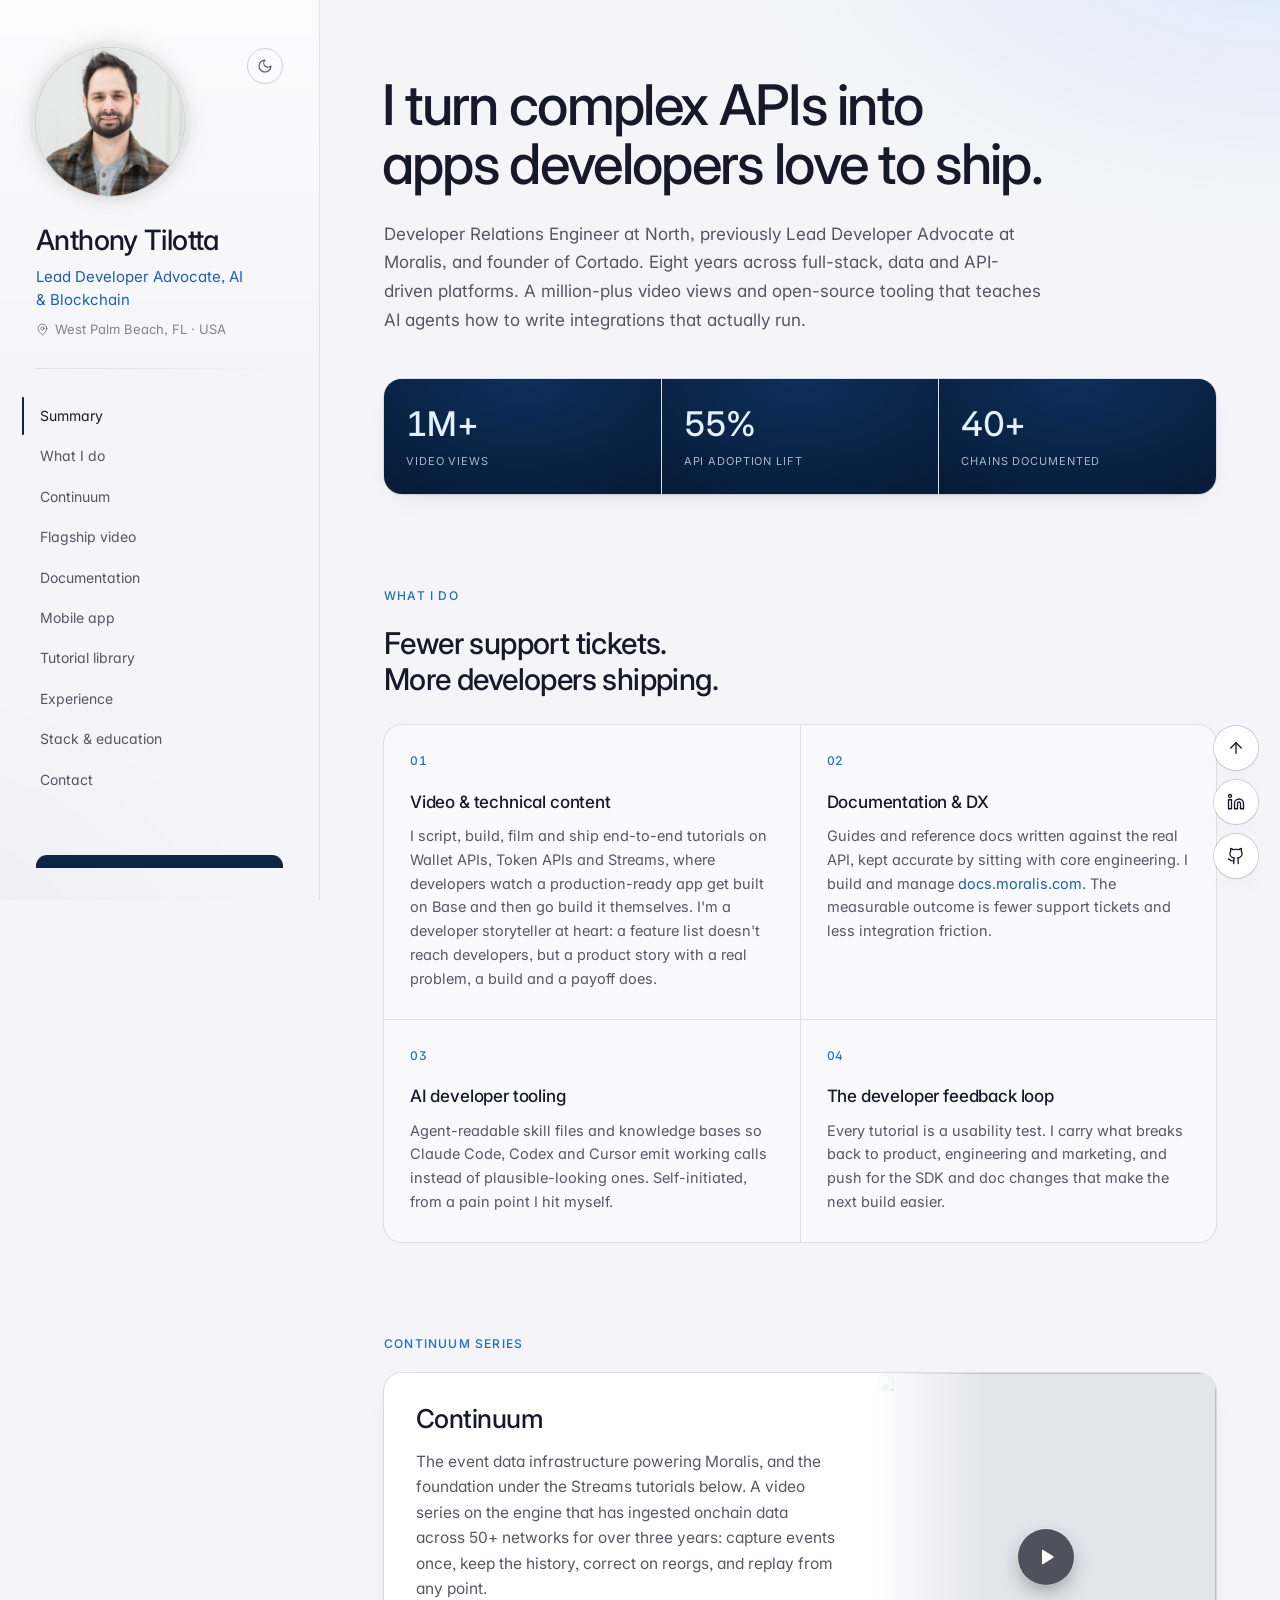
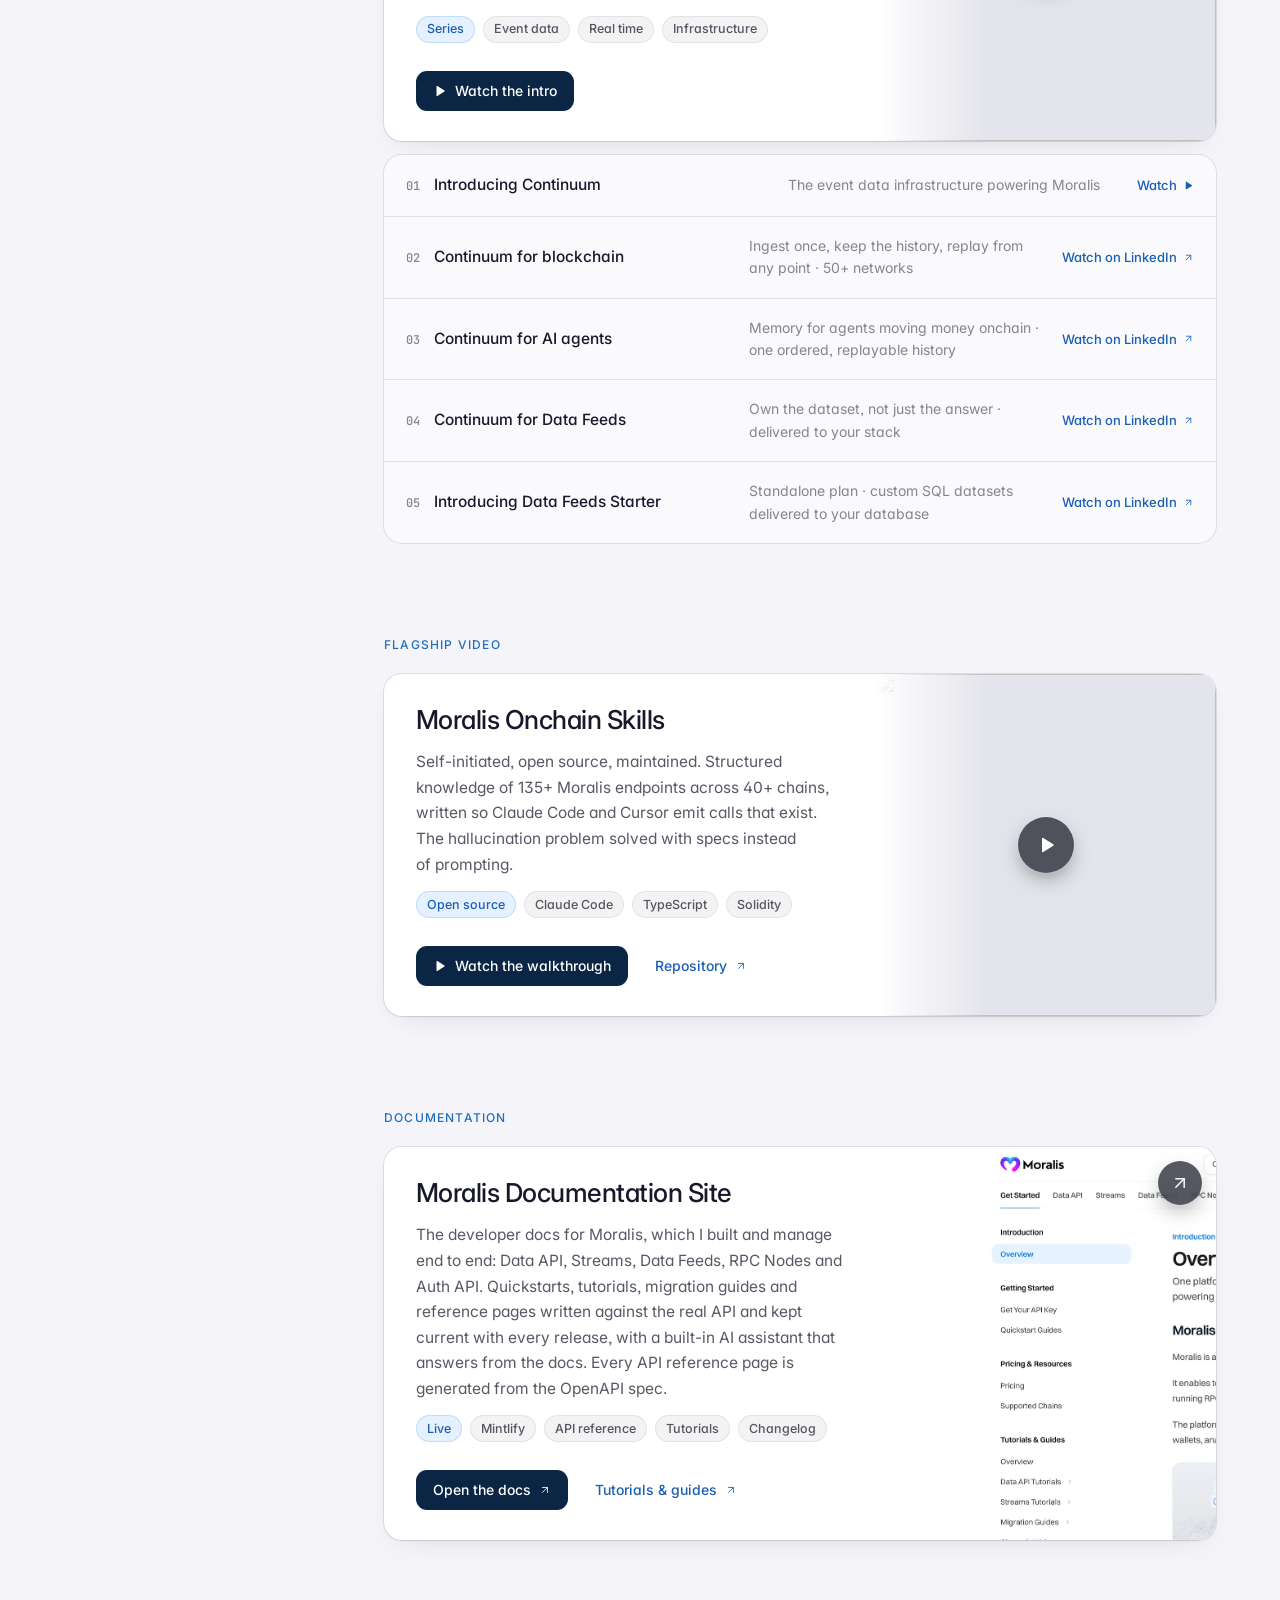
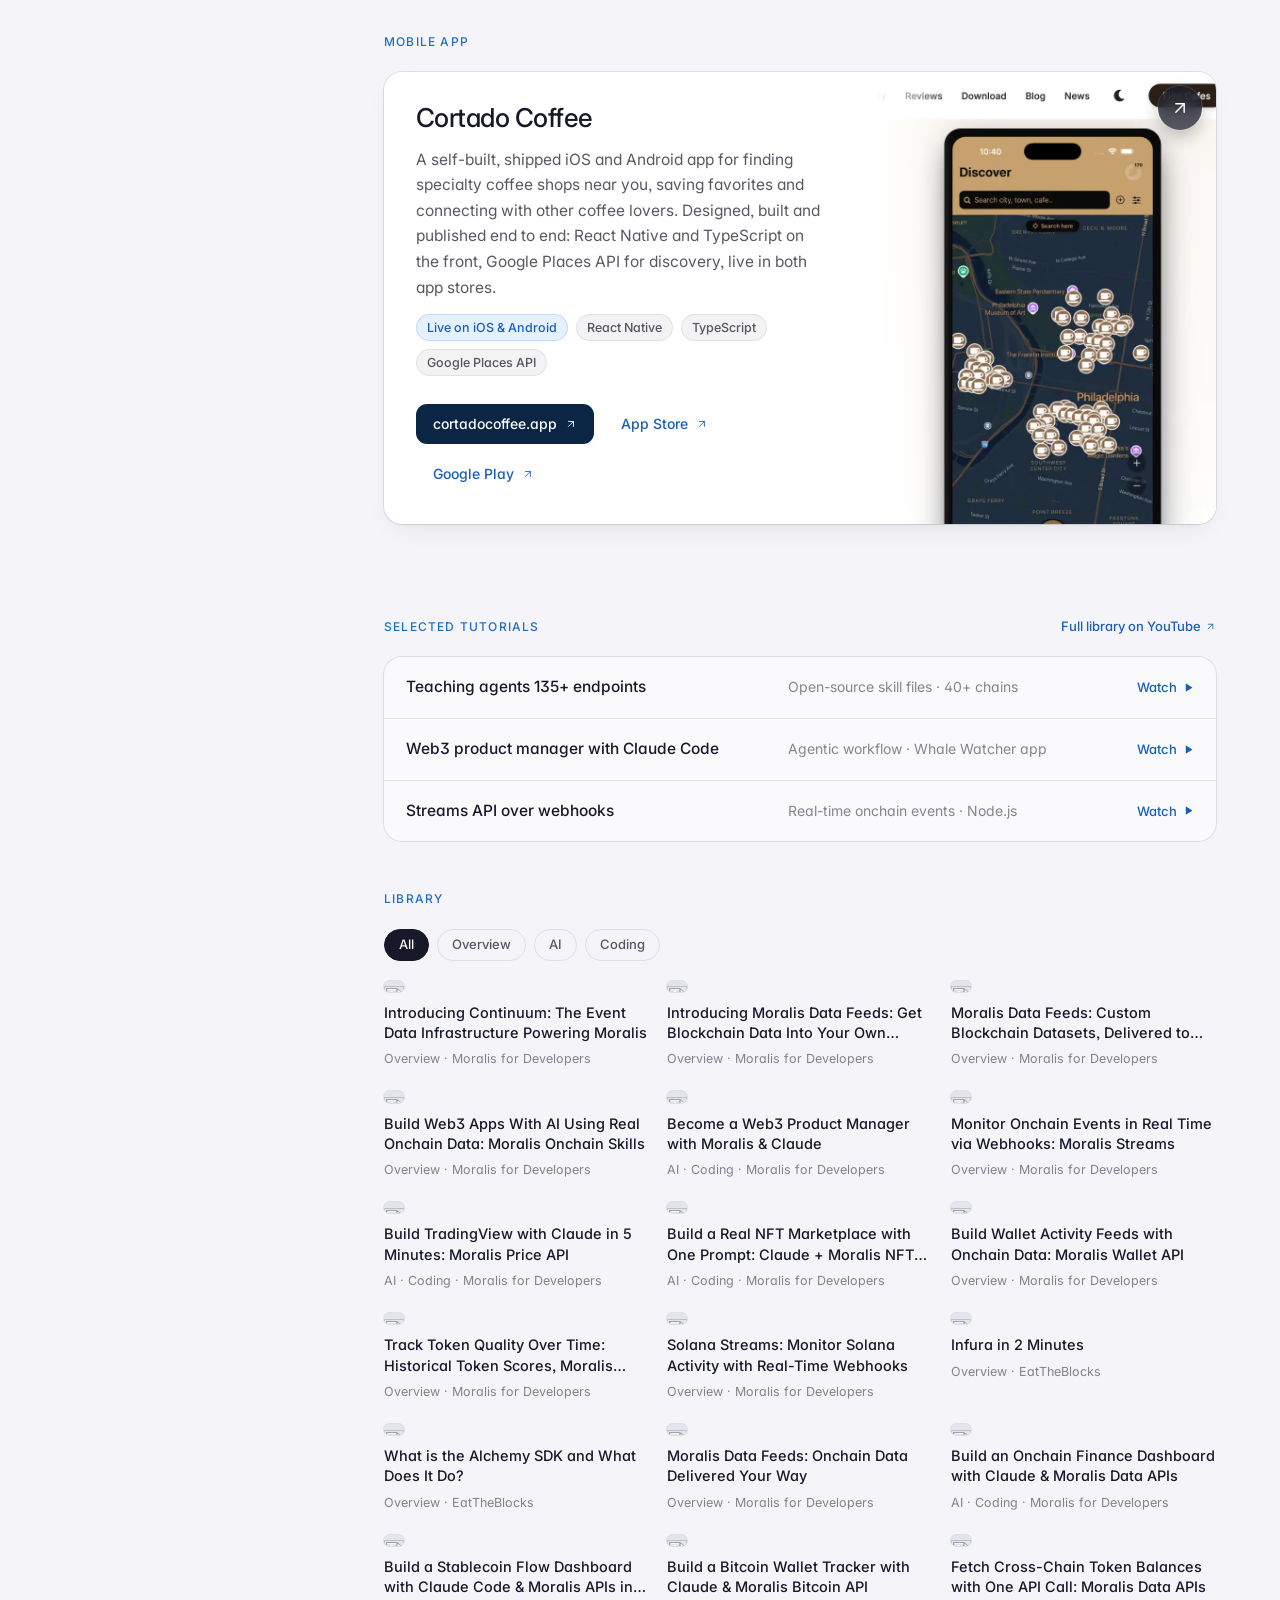
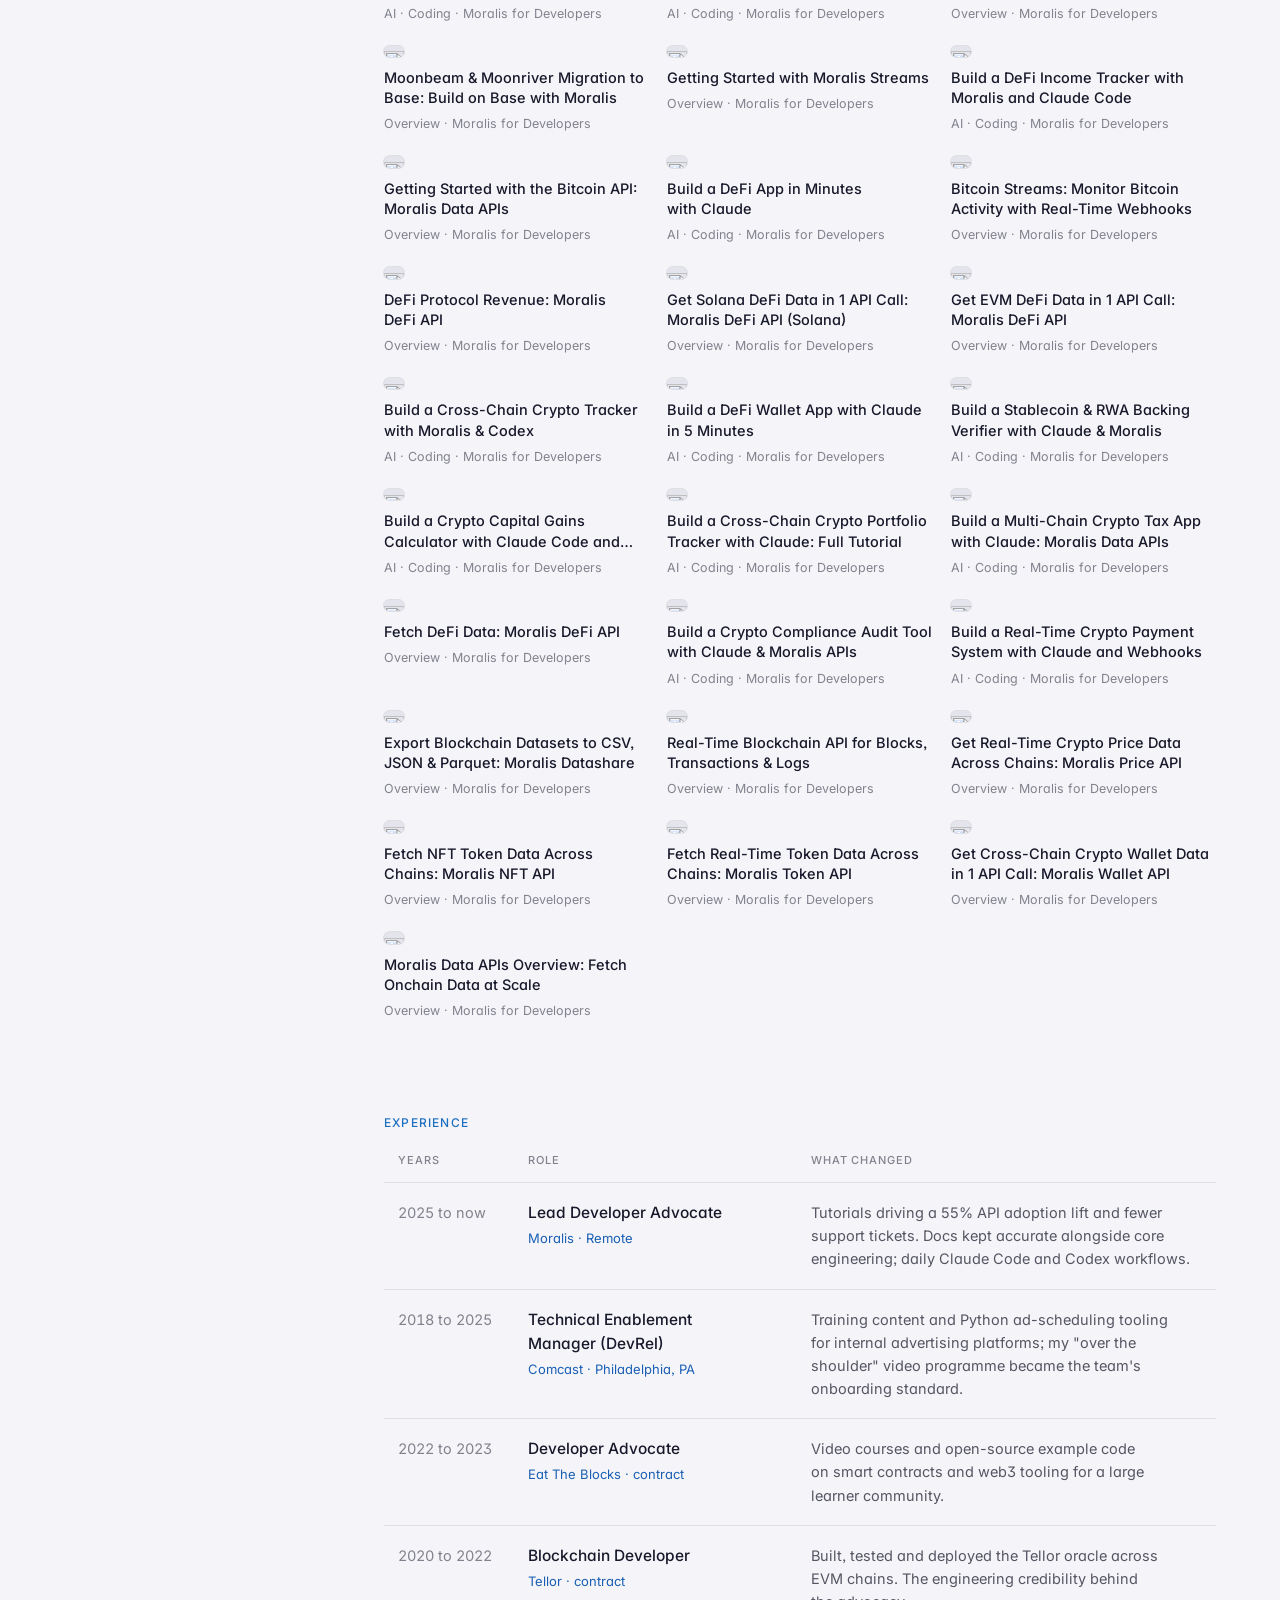
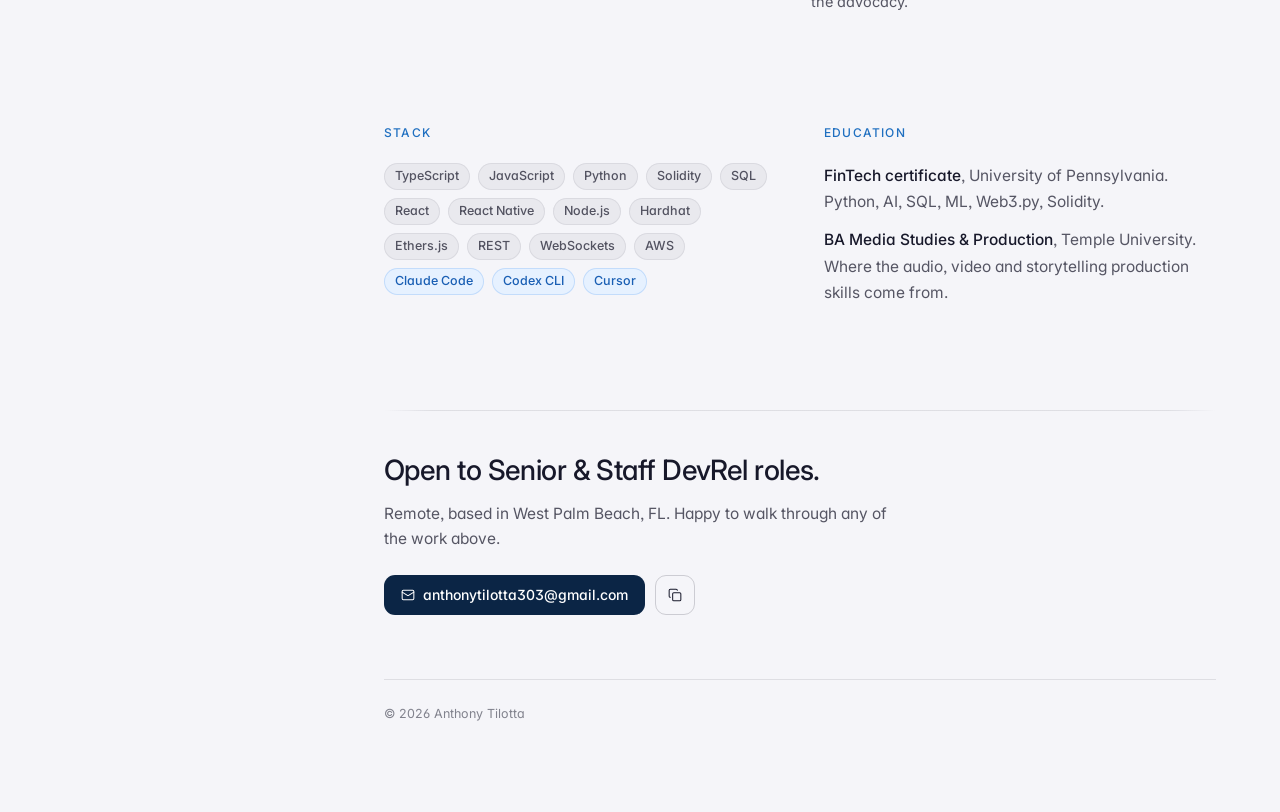
==== site/index.html @ ad231447 "Hero: Developer Relations Engineer at North, previously Moralis, founder of Cortado" ====
<!DOCTYPE html>
<html lang="en">
<head>
<meta charset="utf-8">
<meta name="viewport" content="width=device-width, initial-scale=1, viewport-fit=cover">
<title>Anthony Tilotta | Lead Developer Advocate</title>
<meta name="description" content="Developer Advocate with 8+ years across full-stack, data systems and API-driven platforms. 1M+ video views and open-source tooling that gives AI agents real API knowledge.">
<meta name="theme-color" content="#050b16">
<script>(function(){try{var t=localStorage.getItem("theme");if(t!=="light"&&t!=="dark")t=matchMedia("(prefers-color-scheme: light)").matches?"light":"dark";document.documentElement.setAttribute("data-theme",t);}catch(e){}})();</script>
<meta property="og:type" content="website">
<meta property="og:title" content="Anthony Tilotta | Lead Developer Advocate">
<meta property="og:description" content="Fewer support tickets. More developers shipping. Tutorials, docs and AI developer tooling for FinTech, data and blockchain APIs.">
<meta property="og:url" content="https://antharithm.github.io/devrel-portfolio/">
<meta property="og:image" content="https://antharithm.github.io/devrel-portfolio/assets/headshot.jpg">
<meta property="og:image:width" content="600">
<meta property="og:image:height" content="600">
<meta property="og:image:alt" content="Anthony Tilotta headshot">
<meta name="twitter:card" content="summary">
<meta name="twitter:title" content="Anthony Tilotta | Lead Developer Advocate">
<meta name="twitter:description" content="Fewer support tickets. More developers shipping. Tutorials, docs and AI developer tooling for FinTech, data and blockchain APIs.">
<meta name="twitter:image" content="https://antharithm.github.io/devrel-portfolio/assets/headshot.jpg">
<link rel="icon" href="data:image/svg+xml,%3Csvg xmlns='http://www.w3.org/2000/svg' viewBox='0 0 64 64'%3E%3Crect width='64' height='64' rx='16' fill='%23050b16'/%3E%3Ctext x='32' y='41' text-anchor='middle' font-family='ui-monospace,Menlo,monospace' font-size='28' font-weight='600' fill='%234da8ff' letter-spacing='-1'%3EAT%3C/text%3E%3C/svg%3E">
<link rel="preconnect" href="https://fonts.googleapis.com">
<link rel="preconnect" href="https://fonts.gstatic.com" crossorigin>
<link rel="preconnect" href="https://i.ytimg.com">
<link rel="stylesheet" href="https://fonts.googleapis.com/css2?family=Inter:wght@400;500;600&family=JetBrains+Mono:wght@400;500;600&display=swap">
<link rel="stylesheet" href="styles.css?v=36">
</head>
<body>

<svg width="0" height="0" style="position:absolute" aria-hidden="true">
  <defs>
    <symbol id="i-mail" viewBox="0 0 24 24"><rect x="2" y="4" width="20" height="16" rx="2"/><path d="m22 7-8.97 5.7a1.94 1.94 0 0 1-2.06 0L2 7"/></symbol>
    <symbol id="i-github" viewBox="0 0 24 24"><path d="M15 22v-4a4.8 4.8 0 0 0-1-3.5c3 0 6-2 6-5.5.08-1.25-.27-2.48-1-3.5.28-1.15.28-2.35 0-3.5 0 0-1 0-3 1.5-2.64-.5-5.36-.5-8 0C6 2 5 2 5 2c-.3 1.15-.3 2.35 0 3.5A5.403 5.403 0 0 0 4 9c0 3.5 3 5.5 6 5.5-.39.49-.68 1.05-.85 1.65-.17.6-.22 1.23-.15 1.85v4"/><path d="M9 18c-4.51 2-5-2-7-2"/></symbol>
    <symbol id="i-linkedin" viewBox="0 0 24 24"><path d="M16 8a6 6 0 0 1 6 6v7h-4v-7a2 2 0 0 0-2-2 2 2 0 0 0-2 2v7h-4v-7a6 6 0 0 1 6-6z"/><rect width="4" height="12" x="2" y="9"/><circle cx="4" cy="4" r="2"/></symbol>
    <symbol id="i-arrow" viewBox="0 0 24 24"><path d="M7 7h10v10"/><path d="M7 17 17 7"/></symbol>
    <symbol id="i-play" viewBox="0 0 24 24"><path d="M6 4.5v15a1 1 0 0 0 1.5.86l12-7.5a1 1 0 0 0 0-1.72l-12-7.5A1 1 0 0 0 6 4.5z" fill="currentColor" stroke="none"/></symbol>
    <symbol id="i-phone" viewBox="0 0 24 24"><path d="M22 16.92v3a2 2 0 0 1-2.18 2 19.79 19.79 0 0 1-8.63-3.07 19.5 19.5 0 0 1-6-6 19.79 19.79 0 0 1-3.07-8.67A2 2 0 0 1 4.11 2h3a2 2 0 0 1 2 1.72 12.84 12.84 0 0 0 .7 2.81 2 2 0 0 1-.45 2.11L8.09 9.91a16 16 0 0 0 6 6l1.27-1.27a2 2 0 0 1 2.11-.45 12.84 12.84 0 0 0 2.81.7A2 2 0 0 1 22 16.92z"/></symbol>
    <symbol id="i-copy" viewBox="0 0 24 24"><rect width="14" height="14" x="8" y="8" rx="2"/><path d="M4 16c-1.1 0-2-.9-2-2V4c0-1.1.9-2 2-2h10c1.1 0 2 .9 2 2"/></symbol>
    <symbol id="i-x" viewBox="0 0 24 24"><path d="M18 6 6 18"/><path d="m6 6 12 12"/></symbol>
    <symbol id="i-pin" viewBox="0 0 24 24"><path d="M20 10c0 6-8 12-8 12s-8-6-8-12a8 8 0 0 1 16 0Z"/><circle cx="12" cy="10" r="3"/></symbol>
    <symbol id="i-sun" viewBox="0 0 24 24"><circle cx="12" cy="12" r="4"/><path d="M12 2v2"/><path d="M12 20v2"/><path d="m4.93 4.93 1.41 1.41"/><path d="m17.66 17.66 1.41 1.41"/><path d="M2 12h2"/><path d="M20 12h2"/><path d="m6.34 17.66-1.41 1.41"/><path d="m19.07 4.93-1.41 1.41"/></symbol>
    <symbol id="i-moon" viewBox="0 0 24 24"><path d="M12 3a6 6 0 0 0 9 9 9 9 0 1 1-9-9Z"/></symbol>
    <symbol id="i-up" viewBox="0 0 24 24"><path d="M12 19V5"/><path d="m5 12 7-7 7 7"/></symbol>
    <symbol id="i-youtube" viewBox="0 0 24 24"><path d="M2.5 17a24.12 24.12 0 0 1 0-10 2 2 0 0 1 1.4-1.4 49.56 49.56 0 0 1 16.2 0A2 2 0 0 1 21.5 7a24.12 24.12 0 0 1 0 10 2 2 0 0 1-1.4 1.4 49.55 49.55 0 0 1-16.2 0A2 2 0 0 1 2.5 17"/><path d="m10 15 5-3-5-3z"/></symbol>
  </defs>
</svg>

<a class="skip" href="#summary">Skip to content</a>

<div class="shell">

  <header class="rail">
    <div class="rail-top">
      <img class="avatar" src="assets/headshot.webp?v=2" width="148" height="148" alt="Anthony Tilotta">
      <button class="theme-toggle" type="button" aria-label="Switch theme"><svg class="icon ico-sun" aria-hidden="true"><use href="#i-sun"/></svg><svg class="icon ico-moon" aria-hidden="true"><use href="#i-moon"/></svg></button>
    </div>
    <div class="rail-id">
      <h1>Anthony Tilotta</h1>
      <p class="role">Lead Developer Advocate, AI &amp; Blockchain</p>
      <p class="loc"><svg class="icon" aria-hidden="true"><use href="#i-pin"/></svg>West Palm Beach, FL · USA</p>
    </div>
    <div class="rule"></div>
    <div class="rail-scroll">
    <nav class="rail-nav" aria-label="Sections">
      <a href="#summary" data-spy>Summary</a>
      <a href="#what" data-spy>What I do</a>
      <a href="#continuum" data-spy>Continuum</a>
      <a href="#flagship" data-spy>Flagship video</a>
      <a href="#docs" data-spy>Documentation</a>
      <a href="#cortado" data-spy>Mobile app</a>
      <a href="#tutorials" data-spy>Tutorial library</a>
      <a href="#experience" data-spy>Experience</a>
      <a href="#stack" data-spy>Stack &amp; education</a>
      <a href="#contact" data-spy>Contact</a>
    </nav>
    <div class="rule"></div>
    <div class="rail-actions">
      <a class="btn btn-primary btn-block" href="mailto:anthonytilotta303@gmail.com"><svg class="icon" aria-hidden="true"><use href="#i-mail"/></svg>Email me</a>
      <a class="btn btn-secondary btn-block" href="https://github.com/Antharithm" target="_blank" rel="noopener"><svg class="icon" aria-hidden="true"><use href="#i-github"/></svg>github.com/Antharithm</a>
      <a class="btn btn-secondary btn-block" href="https://www.linkedin.com/in/anthony-tilotta-74739ab3/" target="_blank" rel="noopener"><svg class="icon" aria-hidden="true"><use href="#i-linkedin"/></svg>LinkedIn</a>
    </div>
    </div>
  </header>

  <nav class="topbar" aria-label="Sections">
    <div class="topbar-track">
    <a href="#summary" data-spy>Summary</a>
    <a href="#what" data-spy>What I do</a>
    <a href="#continuum" data-spy>Continuum</a>
    <a href="#flagship" data-spy>Flagship</a>
    <a href="#docs" data-spy>Docs</a>
    <a href="#cortado" data-spy>App</a>
    <a href="#tutorials" data-spy>Tutorials</a>
    <a href="#experience" data-spy>Experience</a>
    <a href="#stack" data-spy>Stack</a>
    <a href="#contact" data-spy>Contact</a>
    </div>
    <button class="theme-toggle" type="button" aria-label="Switch theme"><svg class="icon ico-sun" aria-hidden="true"><use href="#i-sun"/></svg><svg class="icon ico-moon" aria-hidden="true"><use href="#i-moon"/></svg></button>
  </nav>

  <main id="main">

    <section id="summary" class="hero">
      <h2 data-reveal>I turn complex APIs into apps developers love to ship<span class="hero-dot">.</span></h2>
      <p class="lede" data-reveal style="--d:80ms">Developer Relations Engineer at North, previously Lead Developer Advocate at Moralis, and founder of Cortado. Eight years across full-stack, data and API-driven platforms. A million-plus video views and open-source tooling that teaches AI agents how to write integrations that actually run.</p>
      <div class="stats" role="list">
        <div class="stat" role="listitem" data-reveal><b data-to="1000000" data-suffix="+">1M+</b><span>Video views</span></div>
        <div class="stat" role="listitem" data-reveal><b data-to="55" data-suffix="%">55%</b><span>API adoption lift</span></div>
        <div class="stat" role="listitem" data-reveal><b data-to="40" data-suffix="+">40+</b><span>Chains documented</span></div>
      </div>
    </section>

    <section id="what" data-reveal>
      <span class="kicker">What I do</span>
      <h3 class="what-title">Fewer support tickets. More developers shipping.</h3>
      <ol class="what-grid">
        <li class="what-item">
          <span class="what-num">01</span>
          <h4>Video &amp; technical content</h4>
          <p>I script, build, film and ship end-to-end tutorials on Wallet APIs, Token APIs and Streams, where developers watch a production-ready app get built on Base and then go build it themselves. I'm a developer storyteller at heart: a feature list doesn't reach developers, but a product story with a real problem, a build and a payoff does.</p>
        </li>
        <li class="what-item">
          <span class="what-num">02</span>
          <h4>Documentation &amp; DX</h4>
          <p>Guides and reference docs written against the real API, kept accurate by sitting with core engineering. I build and manage <a href="https://docs.moralis.com/" target="_blank" rel="noopener">docs.moralis.com</a>. The measurable outcome is fewer support tickets and less integration friction.</p>
        </li>
        <li class="what-item">
          <span class="what-num">03</span>
          <h4>AI developer tooling</h4>
          <p>Agent-readable skill files and knowledge bases so Claude Code, Codex and Cursor emit working calls instead of plausible-looking ones. Self-initiated, from a pain point I hit myself.</p>
        </li>
        <li class="what-item">
          <span class="what-num">04</span>
          <h4>The developer feedback loop</h4>
          <p>Every tutorial is a usability test. I carry what breaks back to product, engineering and marketing, and push for the SDK and doc changes that make the next build easier.</p>
        </li>
      </ol>
    </section>

    <section id="continuum" data-reveal>
      <span class="kicker">Continuum series</span>
      <article class="card flag">
        <div class="flag-body">
          <h3>Continuum</h3>
          <p>The event data infrastructure powering Moralis, and the foundation under the Streams tutorials below. A video series on the engine that has ingested onchain data across 50+ networks for over three years: capture events once, keep the history, correct on reorgs, and replay from any point.</p>
          <div class="tags">
            <span class="tag tag-accent">Series</span><span class="tag">Event data</span><span class="tag">Real time</span><span class="tag">Infrastructure</span>
          </div>
          <div class="flag-actions">
            <button class="btn btn-primary" type="button" data-video="g3p_BZvZDN8"><svg class="icon" aria-hidden="true"><use href="#i-play"/></svg>Watch the intro</button>
          </div>
        </div>
        <button class="poster" type="button" data-video="g3p_BZvZDN8" aria-label="Play: Introducing Continuum">
          <img src="https://i.ytimg.com/vi/g3p_BZvZDN8/maxresdefault.jpg" onerror="this.onerror=null;this.src='https://i.ytimg.com/vi/g3p_BZvZDN8/hqdefault.jpg'" alt="" loading="lazy" decoding="async">
          <span class="play"><svg class="icon" aria-hidden="true"><use href="#i-play"/></svg></span>
        </button>
      </article>
      <div id="series" class="feat series" hidden></div>
    </section>

    <section id="flagship" data-reveal>
      <span class="kicker">Flagship video</span>
      <article class="card flag">
        <div class="flag-body">
          <h3>Moralis Onchain Skills</h3>
          <p>Self-initiated, open source, maintained. Structured knowledge of 135+ Moralis endpoints across 40+ chains, written so Claude Code and Cursor emit calls that exist. The hallucination problem solved with specs instead of prompting.</p>
          <div class="tags">
            <span class="tag tag-accent">Open source</span><span class="tag">Claude Code</span><span class="tag">TypeScript</span><span class="tag">Solidity</span>
          </div>
          <div class="flag-actions">
            <button class="btn btn-primary" type="button" data-video="hq-SlxYji4w"><svg class="icon" aria-hidden="true"><use href="#i-play"/></svg>Watch the walkthrough</button>
            <a class="btn btn-ghost" href="https://github.com/Antharithm" target="_blank" rel="noopener">Repository<svg class="icon icon-sm" aria-hidden="true"><use href="#i-arrow"/></svg></a>
          </div>
        </div>
        <button class="poster" type="button" data-video="hq-SlxYji4w" aria-label="Play: Moralis Onchain Skills walkthrough">
          <img src="https://i.ytimg.com/vi/hq-SlxYji4w/maxresdefault.jpg" onerror="this.onerror=null;this.src='https://i.ytimg.com/vi/hq-SlxYji4w/hqdefault.jpg'" alt="" loading="lazy" decoding="async">
          <span class="play"><svg class="icon" aria-hidden="true"><use href="#i-play"/></svg></span>
        </button>
      </article>
    </section>

    <section id="docs" data-reveal>
      <span class="kicker">Documentation</span>
      <article class="card flag">
        <div class="flag-body">
          <h3>Moralis Documentation Site</h3>
          <p>The developer docs for Moralis, which I built and manage end to end: Data API, Streams, Data Feeds, RPC Nodes and Auth API. Quickstarts, tutorials, migration guides and reference pages written against the real API and kept current with every release, with a built-in AI assistant that answers from the docs. Every API reference page is generated from the OpenAPI spec.</p>
          <div class="tags">
            <span class="tag tag-accent">Live</span><span class="tag">Mintlify</span><span class="tag">API reference</span><span class="tag">Tutorials</span><span class="tag">Changelog</span>
          </div>
          <div class="flag-actions">
            <a class="btn btn-primary" href="https://docs.moralis.com/" target="_blank" rel="noopener">Open the docs<svg class="icon icon-sm" aria-hidden="true"><use href="#i-arrow"/></svg></a>
            <a class="btn btn-ghost" href="https://docs.moralis.com/get-started/tutorials/overview" target="_blank" rel="noopener">Tutorials &amp; guides<svg class="icon icon-sm" aria-hidden="true"><use href="#i-arrow"/></svg></a>
          </div>
        </div>
        <a class="poster poster-link" href="https://docs.moralis.com/" target="_blank" rel="noopener" aria-label="Open docs.moralis.com">
          <img class="img-dark" src="assets/moralis-docs-dark.webp" width="1840" height="960" alt="" loading="lazy" decoding="async">
          <img class="img-light" src="assets/moralis-docs-light.webp" width="1840" height="960" alt="" loading="lazy" decoding="async">
          <span class="play play-link"><svg class="icon" aria-hidden="true"><use href="#i-arrow"/></svg></span>
        </a>
      </article>
    </section>

    <section id="cortado" data-reveal>
      <span class="kicker">Mobile app</span>
      <article class="card flag">
        <div class="flag-body">
          <h3>Cortado Coffee</h3>
          <p>A self-built, shipped iOS and Android app for finding specialty coffee shops near you, saving favorites and connecting with other coffee lovers. Designed, built and published end to end: React Native and TypeScript on the front, Google Places API for discovery, live in both app stores.</p>
          <div class="tags">
            <span class="tag tag-accent">Live on iOS &amp; Android</span><span class="tag">React Native</span><span class="tag">TypeScript</span><span class="tag">Google Places API</span>
          </div>
          <div class="flag-actions">
            <a class="btn btn-primary" href="https://cortadocoffee.app/" target="_blank" rel="noopener">cortadocoffee.app<svg class="icon icon-sm" aria-hidden="true"><use href="#i-arrow"/></svg></a>
            <a class="btn btn-ghost" href="https://apps.apple.com/us/app/cortado-coffee/id6748534743" target="_blank" rel="noopener">App Store<svg class="icon icon-sm" aria-hidden="true"><use href="#i-arrow"/></svg></a>
            <a class="btn btn-ghost" href="https://play.google.com/store/apps/details?id=com.cortado.app" target="_blank" rel="noopener">Google Play<svg class="icon icon-sm" aria-hidden="true"><use href="#i-arrow"/></svg></a>
          </div>
        </div>
        <a class="poster poster-link poster-app" href="https://cortadocoffee.app/" target="_blank" rel="noopener" aria-label="Open cortadocoffee.app">
          <img class="img-dark" src="assets/cortado-dark.webp" width="1840" height="960" alt="" loading="lazy" decoding="async">
          <img class="img-light" src="assets/cortado-light.webp" width="1840" height="960" alt="" loading="lazy" decoding="async">
          <span class="play play-link"><svg class="icon" aria-hidden="true"><use href="#i-arrow"/></svg></span>
        </a>
      </article>
    </section>

    <section id="tutorials" data-reveal>
      <div class="sec-head">
        <span class="kicker">Selected tutorials</span>
        <a class="link-sm" href="https://www.youtube.com/@MoralisWeb3" target="_blank" rel="noopener">Full library on YouTube<svg class="icon icon-sm" aria-hidden="true"><use href="#i-arrow"/></svg></a>
      </div>
      <div id="featured" class="feat"></div>

      <div class="lib-head">
        <span class="kicker">Library</span>
      </div>
      <div id="filters" class="filters" role="group" aria-label="Filter by topic"></div>
      <div id="vgrid" class="vgrid"></div>
      <noscript><p class="lede">Enable JavaScript to browse the tutorial library, or <a href="https://www.youtube.com/@MoralisWeb3">watch on YouTube</a>.</p></noscript>
    </section>

    <section id="experience" data-reveal>
      <span class="kicker">Experience</span>
      <div class="table-wrap">
        <table class="table">
          <thead><tr><th class="col-years">Years</th><th class="col-role">Role</th><th>What changed</th></tr></thead>
          <tbody>
            <tr>
              <td class="years">2025 to now</td>
              <td><span class="role-t">Lead Developer Advocate</span><span class="role-c">Moralis · Remote</span></td>
              <td class="what">Tutorials driving a 55% API adoption lift and fewer support tickets. Docs kept accurate alongside core engineering; daily Claude Code and Codex workflows.</td>
            </tr>
            <tr>
              <td class="years">2018 to 2025</td>
              <td><span class="role-t">Technical Enablement Manager (DevRel)</span><span class="role-c">Comcast · Philadelphia, PA</span></td>
              <td class="what">Training content and Python ad-scheduling tooling for internal advertising platforms; my "over the shoulder" video programme became the team's onboarding standard.</td>
            </tr>
            <tr>
              <td class="years">2022 to 2023</td>
              <td><span class="role-t">Developer Advocate</span><span class="role-c">Eat The Blocks · contract</span></td>
              <td class="what">Video courses and open-source example code on smart contracts and web3 tooling for a large learner community.</td>
            </tr>
            <tr>
              <td class="years">2020 to 2022</td>
              <td><span class="role-t">Blockchain Developer</span><span class="role-c">Tellor · contract</span></td>
              <td class="what">Built, tested and deployed the Tellor oracle across EVM chains. The engineering credibility behind the advocacy.</td>
            </tr>
          </tbody>
        </table>
      </div>
    </section>

    <section id="stack" data-reveal>
      <div class="two">
        <div>
          <span class="kicker">Stack</span>
          <div class="tags">
            <span class="tag">TypeScript</span><span class="tag">JavaScript</span><span class="tag">Python</span><span class="tag">Solidity</span><span class="tag">SQL</span><span class="tag">React</span><span class="tag">React Native</span><span class="tag">Node.js</span><span class="tag">Hardhat</span><span class="tag">Ethers.js</span><span class="tag">REST</span><span class="tag">WebSockets</span><span class="tag">AWS</span><span class="tag tag-accent">Claude Code</span><span class="tag tag-accent">Codex CLI</span><span class="tag tag-accent">Cursor</span>
          </div>
        </div>
        <div class="edu">
          <span class="kicker">Education</span>
          <p><b>FinTech certificate</b>, University of Pennsylvania. Python, AI, SQL, ML, Web3.py, Solidity.</p>
          <p><b>BA Media Studies &amp; Production</b>, Temple University. Where the audio, video and storytelling production skills come from.</p>
        </div>
      </div>
    </section>

    <section id="contact" class="contact" data-reveal>
      <h3>Open to Senior &amp; Staff DevRel roles.</h3>
      <p>Remote, based in West Palm Beach, FL. Happy to walk through any of the work above.</p>
      <div class="actions">
        <a class="btn btn-primary" href="mailto:anthonytilotta303@gmail.com"><svg class="icon" aria-hidden="true"><use href="#i-mail"/></svg>anthonytilotta303@gmail.com</a>
        <button class="btn btn-icon" type="button" data-copy="anthonytilotta303@gmail.com" aria-label="Copy email address" title="Copy email"><svg class="icon" aria-hidden="true"><use href="#i-copy"/></svg></button>
      </div>
      <footer class="foot">
        <span>© <span id="year">2026</span> Anthony Tilotta</span>
      </footer>
    </section>

  </main>
</div>

<div class="fabs">
  <button id="to-top" class="fab is-hidden" type="button" aria-label="Back to top" title="Back to top"><svg class="icon" aria-hidden="true"><use href="#i-up"/></svg></button>
  <a class="fab" href="https://www.linkedin.com/in/anthony-tilotta-74739ab3/" target="_blank" rel="noopener" aria-label="LinkedIn profile" title="LinkedIn"><svg class="icon" aria-hidden="true"><use href="#i-linkedin"/></svg></a>
  <a class="fab" href="https://github.com/Antharithm" target="_blank" rel="noopener" aria-label="GitHub profile" title="GitHub"><svg class="icon" aria-hidden="true"><use href="#i-github"/></svg></a>
</div>

<dialog id="player" class="player" aria-labelledby="player-title">
  <div class="player-box">
    <div id="player-frame" class="player-frame"></div>
    <div class="player-bar">
      <span id="player-title" class="player-title"></span>
      <div class="player-tools">
        <a id="player-link" class="link-sm" href="#" target="_blank" rel="noopener">Open on YouTube<svg class="icon icon-sm" aria-hidden="true"><use href="#i-arrow"/></svg></a>
        <button id="player-close" class="btn btn-icon" type="button" aria-label="Close"><svg class="icon" aria-hidden="true"><use href="#i-x"/></svg></button>
      </div>
    </div>
  </div>
</dialog>

<div id="toast" class="toast" role="status" aria-live="polite"></div>

<script src="videos.js?v=26"></script>
<script src="script.js?v=24"></script>
</body>
</html>
---- site/styles.css ----
/* Anthony Tilotta: portfolio
   Palette: blue network. Dark = terminal mode (mono, accent #4da8ff); light = Inter, navy #0b2545 fills. Type: JetBrains Mono (dark), Inter (light).
   Motion: one easing family, short durations, honours reduced-motion. */

:root {
  color-scheme: dark;

  --bg: #050b16;
  --surface: #0b1626;
  --surface-2: #08111e;
  --text: #dbe9fb;
  --text-2: rgba(219, 233, 251, 0.72);
  --text-3: rgba(219, 233, 251, 0.5);
  --divider: rgba(77, 168, 255, 0.14);
  --divider-2: rgba(77, 168, 255, 0.26);

  --accent: #4da8ff;
  --accent-rgb: 77, 168, 255;
  --accent-200: #e3f1ff;
  --accent-300: #b3d9ff;
  --accent-400: #80c0ff;
  --accent-700: #1f6fc0;
  --accent-800: #154c85;
  --accent-900: #0a2140;
  --section: #071c38;
  --section-glow: #0e3566;
  --stat-glow: rgba(14, 53, 102, 0.75);

  /* semantic tokens (light theme overrides these) */
  --tint-3: rgba(233, 233, 237, 0.03);
  --tint-4: rgba(233, 233, 237, 0.04);
  --tint-6: rgba(233, 233, 237, 0.06);
  --tint-8: rgba(233, 233, 237, 0.08);
  --tint-10: rgba(233, 233, 237, 0.1);
  --divider-3: rgba(77, 168, 255, 0.38);
  --link: var(--accent-300);
  --link-hover: var(--accent-200);
  --accent-text: var(--accent);
  --accent-fill: var(--accent);
  --accent-fill-hover: var(--accent-400);
  --on-accent: #031022;
  --tag-accent-bg: var(--accent-900);
  --tag-accent-ring: var(--accent-800);
  --tag-accent-fg: var(--accent-300);
  --media-bg: #02060d;
  --glass: rgba(5, 11, 22, 0.78);
  --glass-2: rgba(11, 22, 38, 0.92);
  --rail-grad: rgba(11, 22, 38, 0.4);
  --ambient-1: rgba(10, 35, 72, 0.9);
  --ambient-2: rgba(0, 0, 0, 0.4);
  --stat-text: var(--text);
  --stat-text-2: var(--text-2);

  --font: "JetBrains Mono", ui-monospace, "SF Mono", Menlo, monospace;
  --mono: "JetBrains Mono", ui-monospace, "SF Mono", Menlo, monospace;

  --r-sm: 8px;
  --r-md: 12px;
  --r-lg: 18px;
  --r-xl: 24px;

  --shadow-1: 0 1px 2px rgba(0, 0, 0, 0.4), 0 10px 28px -14px rgba(0, 0, 0, 0.65);
  --shadow-2: 0 2px 4px rgba(0, 0, 0, 0.4), 0 28px 56px -18px rgba(0, 0, 0, 0.75);

  --ease-out: cubic-bezier(0.22, 1, 0.36, 1);
  --ease-spring: cubic-bezier(0.34, 1.4, 0.64, 1);
  --dur: 320ms;

  --rail-w: 320px;
}

:root[data-theme="light"] {
  color-scheme: light;
  --font: "Inter", -apple-system, BlinkMacSystemFont, "SF Pro Text", system-ui, sans-serif;
  --bg: #f5f5f9;
  --surface: #ffffff;
  --surface-2: #fafafd;
  --text: #17182a;
  --text-2: rgba(23, 24, 42, 0.72);
  --text-3: rgba(23, 24, 42, 0.52);
  --divider: rgba(23, 24, 42, 0.1);
  --divider-2: rgba(23, 24, 42, 0.18);
  --divider-3: rgba(23, 24, 42, 0.3);
  --tint-3: rgba(23, 24, 42, 0.025);
  --tint-4: rgba(23, 24, 42, 0.04);
  --tint-6: rgba(23, 24, 42, 0.05);
  --tint-8: rgba(23, 24, 42, 0.07);
  --tint-10: rgba(23, 24, 42, 0.09);
  --link: #1a5fb4;
  --link-hover: #134a8e;
  --accent-text: #1f6fc0;
  --accent-fill: #0b2545;
  --accent-fill-hover: #133a6b;
  --on-accent: #ffffff;
  --tag-accent-bg: #e6f1ff;
  --tag-accent-ring: #c3dcfb;
  --tag-accent-fg: #1a5fb4;
  --media-bg: #e4e4ec;
  --glass: rgba(245, 245, 249, 0.78);
  --glass-2: rgba(255, 255, 255, 0.92);
  --rail-grad: rgba(255, 255, 255, 0.7);
  --ambient-1: rgba(77, 168, 255, 0.16);
  --ambient-2: rgba(23, 24, 42, 0.04);
  --stat-text: #e3f1ff;
  --stat-text-2: rgba(227, 241, 255, 0.72);
  --shadow-1: 0 1px 2px rgba(23, 24, 42, 0.05), 0 10px 28px -14px rgba(23, 24, 42, 0.16);
  --shadow-2: 0 2px 4px rgba(23, 24, 42, 0.06), 0 28px 56px -18px rgba(23, 24, 42, 0.22);
}

/* Crossfade when the theme flips (class added briefly by JS) */
.theme-x, .theme-x *, .theme-x *::before, .theme-x *::after {
  transition:
    background-color 360ms var(--ease-out),
    color 360ms var(--ease-out),
    border-color 360ms var(--ease-out),
    box-shadow 360ms var(--ease-out),
    fill 360ms var(--ease-out),
    stroke 360ms var(--ease-out) !important;
}

/* ---------- Base ---------- */

*, *::before, *::after { box-sizing: border-box; }

html {
  scroll-behavior: smooth;
  -webkit-text-size-adjust: 100%;
}

body {
  margin: 0;
  background: var(--bg);
  color: var(--text);
  font-family: var(--font);
  font-size: 15.5px;
  line-height: 1.6;
  font-feature-settings: "cv11", "ss01", "ss03";
  -webkit-font-smoothing: antialiased;
  -moz-osx-font-smoothing: grayscale;
  text-rendering: optimizeLegibility;
  text-wrap: pretty;
}

/* Ambient ground: one accent glow top-right, a little darkness bottom-left. Fixed, so it never scrolls. */
body::before {
  content: "";
  position: fixed;
  inset: 0;
  z-index: -1;
  pointer-events: none;
  background:
    radial-gradient(900px 560px at 100% -12%, var(--ambient-1), transparent 62%),
    radial-gradient(700px 520px at -10% 110%, var(--ambient-2), transparent 60%);
}

img { display: block; max-width: 100%; }

a {
  color: var(--link);
  text-decoration: none;
  transition: color var(--dur) var(--ease-out);
}
a:hover { color: var(--link-hover); }

:focus-visible {
  outline: 2px solid var(--accent);
  outline-offset: 3px;
  border-radius: 6px;
}

[hidden] { display: none !important; }

h1, h2, h3 {
  margin: 0;
  font-weight: 500;
  letter-spacing: -0.02em;
  text-wrap: balance;
}

button { font: inherit; color: inherit; }

.icon {
  width: 1em;
  height: 1em;
  stroke: currentColor;
  fill: none;
  stroke-width: 1.75;
  stroke-linecap: round;
  stroke-linejoin: round;
  flex: none;
}
.icon-sm { width: 0.85em; height: 0.85em; }

.skip {
  position: absolute;
  left: 16px;
  top: -60px;
  z-index: 100;
  padding: 10px 14px;
  border-radius: 10px;
  background: var(--accent-fill);
  color: var(--on-accent);
  font-weight: 500;
  transition: top 200ms var(--ease-out);
}
.skip:focus { top: 16px; }

/* ---------- Shell ---------- */

.shell {
  display: grid;
  grid-template-columns: var(--rail-w) minmax(0, 1fr);
  min-height: 100dvh;
  max-width: 1440px;
  margin: 0 auto;
}

/* ---------- Rail ---------- */

.rail {
  position: sticky;
  top: 0;
  height: 100dvh;
  padding: 48px 36px 32px;
  border-right: 1px solid var(--divider);
  display: flex;
  flex-direction: column;
  gap: 28px;
  background: linear-gradient(180deg, var(--rail-grad), transparent 45%);
}
/* Profile block stays pinned; only the nav + actions scroll on short screens. */
.rail > :not(.rail-scroll) { flex-shrink: 0; }
.rail-scroll {
  flex: 1 1 auto;
  min-height: 0;
  overflow-y: auto;
  scrollbar-width: none;
  margin: 0 -14px;
  padding: 0 14px 4px;
  display: flex;
  flex-direction: column;
  gap: 28px;
}
.rail-scroll::-webkit-scrollbar { display: none; }

.avatar {
  width: 148px;
  height: 148px;
  border-radius: 50%;
  object-fit: cover;
  box-shadow: 0 0 0 1px var(--divider-2), 0 0 0 7px rgba(var(--accent-rgb), 0.08);
}

.rail h1 {
  font-size: 28px;
  line-height: 1.15;
  letter-spacing: -0.022em;
}
.role {
  margin: 10px 0 0;
  font-size: 15px;
  line-height: 1.5;
  color: var(--link);
}
.loc {
  margin: 8px 0 0;
  display: flex;
  align-items: center;
  gap: 6px;
  font-size: 13px;
  color: var(--text-3);
}

.rule {
  height: 1px;
  background: linear-gradient(to right, var(--divider), transparent);
}

.rail-nav {
  position: relative;
  display: flex;
  flex-direction: column;
  gap: 2px;
  margin-left: -14px;
}
/* Sliding active indicator; JS positions it via --spy-y / --spy-h. */
.rail-nav::before {
  content: "";
  position: absolute;
  left: 0;
  top: var(--spy-y, 0px);
  height: var(--spy-h, 0px);
  width: 2px;
  border-radius: 2px;
  background: var(--accent-fill);
  opacity: var(--spy-o, 0);
  transition: top 460ms var(--ease-out), height 460ms var(--ease-out), opacity 300ms var(--ease-out);
}
.rail-nav a {
  display: block;
  padding: 8px 12px 8px 18px;
  border-radius: 8px;
  font-size: 14px;
  color: var(--text-2);
  transition: color var(--dur) var(--ease-out), background var(--dur) var(--ease-out);
}
.rail-nav a:hover {
  color: var(--text);
  background: var(--tint-4);
}
.rail-nav a[aria-current="true"] { color: var(--text); }

.rail-actions {
  display: flex;
  flex-direction: column;
  gap: 8px;
}

.rail-foot {
  margin: auto 0 0;
  font-size: 12.5px;
  line-height: 1.6;
  color: var(--text-3);
}

/* Mobile top bar (hidden on desktop) */
.topbar {
  display: none;
  position: sticky;
  top: 0;
  z-index: 40;
  min-width: 0;
  align-items: center;
  gap: 10px;
  padding: 10px 14px 10px 16px;
  background: var(--glass);
  -webkit-backdrop-filter: blur(20px) saturate(140%);
  backdrop-filter: blur(20px) saturate(140%);
  border-bottom: 1px solid var(--divider);
}
.topbar-track {
  display: flex;
  flex: 1 1 auto;
  min-width: 0;
  gap: 4px;
  overflow-x: auto;
  scrollbar-width: none;
  -webkit-mask-image: linear-gradient(to right, #000 calc(100% - 28px), transparent);
  mask-image: linear-gradient(to right, #000 calc(100% - 28px), transparent);
}
.topbar-track::-webkit-scrollbar { display: none; }
.topbar a {
  flex: none;
  padding: 8px 12px;
  border-radius: 999px;
  font-size: 13px;
  font-weight: 500;
  color: var(--text-2);
  white-space: nowrap;
  transition: background var(--dur) var(--ease-out), color var(--dur) var(--ease-out);
}
.topbar a[aria-current="true"] {
  background: var(--tint-8);
  color: var(--text);
}

/* ---------- Theme toggle ---------- */

.rail-top {
  display: flex;
  align-items: flex-start;
  justify-content: space-between;
  gap: 12px;
}
.theme-toggle {
  width: 36px;
  height: 36px;
  flex: none;
  display: inline-flex;
  align-items: center;
  justify-content: center;
  border-radius: 50%;
  border: 1px solid var(--divider-2);
  background: transparent;
  color: var(--text-2);
  font-size: 16px;
  cursor: pointer;
  -webkit-tap-highlight-color: transparent;
  transition: background var(--dur) var(--ease-out), color var(--dur) var(--ease-out), border-color var(--dur) var(--ease-out), transform 160ms var(--ease-out);
}
.theme-toggle:hover { background: var(--tint-6); color: var(--text); }
.theme-toggle:active { transform: scale(0.94); }
.theme-toggle .icon { transition: transform 420ms var(--ease-spring); }
.theme-toggle:hover .icon { transform: rotate(25deg); }
:root[data-theme="light"] .ico-sun { display: none; }
:root:not([data-theme="light"]) .ico-moon { display: none; }
.topbar .theme-toggle {
  flex: none;
  width: 32px;
  height: 32px;
  font-size: 14px;
}

/* ---------- Buttons, tags ---------- */

.btn {
  display: inline-flex;
  align-items: center;
  justify-content: center;
  gap: 8px;
  height: 40px;
  padding: 0 16px;
  border-radius: 11px;
  border: 1px solid transparent;
  font-size: 14px;
  font-weight: 500;
  line-height: 1;
  white-space: nowrap;
  cursor: pointer;
  color: var(--text);
  background: var(--tint-6);
  -webkit-tap-highlight-color: transparent;
  transition:
    background var(--dur) var(--ease-out),
    border-color var(--dur) var(--ease-out),
    color var(--dur) var(--ease-out),
    box-shadow var(--dur) var(--ease-out),
    transform 160ms var(--ease-out);
}
.btn:hover { background: var(--tint-10); }
.btn:active { transform: scale(0.97); }

.btn-primary {
  background: var(--accent-fill);
  color: var(--on-accent);
}
.btn-primary:hover {
  background: var(--accent-fill-hover);
  color: var(--on-accent);
  box-shadow: 0 10px 28px -12px rgba(var(--accent-rgb), 0.7);
}

.btn-secondary {
  background: transparent;
  border-color: var(--divider-2);
}
.btn-secondary:hover {
  background: var(--tint-6);
  border-color: var(--divider-3);
}

.btn-ghost {
  background: transparent;
  color: var(--link);
}
.btn-ghost:hover {
  background: rgba(var(--accent-rgb), 0.1);
  color: var(--link-hover);
}

.btn-icon {
  width: 40px;
  padding: 0;
  border-color: var(--divider-2);
  background: transparent;
}
.btn-icon:hover { background: var(--tint-6); }

.btn-block { width: 100%; }

.tags {
  display: flex;
  flex-wrap: wrap;
  gap: 8px;
}
.tag {
  display: inline-flex;
  align-items: center;
  height: 27px;
  padding: 0 11px;
  border-radius: 999px;
  font-size: 12.5px;
  font-weight: 500;
  color: var(--text-2);
  background: var(--tint-6);
  box-shadow: inset 0 0 0 1px var(--tint-8);
}
.tag-accent {
  color: var(--tag-accent-fg);
  background: var(--tag-accent-bg);
  box-shadow: inset 0 0 0 1px var(--tag-accent-ring);
}

/* ---------- Main ---------- */

main {
  padding: 76px 64px 88px;
  max-width: 960px;
  display: flex;
  flex-direction: column;
  gap: 92px;
}

section { scroll-margin-top: 28px; }

.kicker {
  display: block;
  margin: 0 0 20px;
  font-size: 12px;
  font-weight: 500;
  letter-spacing: 0.1em;
  text-transform: uppercase;
  color: var(--accent-text);
}

.sec-head, .lib-head {
  display: flex;
  align-items: baseline;
  justify-content: space-between;
  gap: 24px;
  margin-bottom: 20px;
}
.sec-head .kicker, .lib-head .kicker { margin: 0; }
.lib-head { margin-top: 48px; }
.lib-count { font-size: 13px; color: var(--text-3); font-variant-numeric: tabular-nums; }

.link-sm {
  display: inline-flex;
  align-items: center;
  gap: 4px;
  font-size: 13px;
  font-weight: 500;
}
.link-sm .icon { transition: transform var(--dur) var(--ease-out); }
.link-sm:hover .icon { transform: translate(2px, -2px); }

/* ---------- Hero ---------- */

.hero h2 {
  font-size: clamp(36px, 4.6vw, 56px);
  line-height: 1.05;
  letter-spacing: -0.03em;
  margin-left: -0.04em;
}
.lede {
  margin: 26px 0 0;
  max-width: 60ch;
  font-size: 17px;
  line-height: 1.7;
  color: var(--text-2);
}

.stats {
  display: grid;
  grid-template-columns: repeat(3, 1fr);
  gap: 1px;
  margin-top: 44px;
  border-radius: var(--r-lg);
  overflow: hidden;
  background: var(--divider);
  box-shadow: 0 0 0 1px var(--divider), var(--shadow-1);
}
.stat {
  color: var(--stat-text);
  padding: 26px 22px 24px;
  background:
    radial-gradient(320px 180px at 50% 0%, var(--stat-glow), transparent 70%),
    var(--section);
}
.stat b {
  display: block;
  font-weight: 500;
  font-size: 34px;
  line-height: 1.1;
  letter-spacing: -0.02em;
  font-variant-numeric: tabular-nums;
}
.stat span {
  display: block;
  margin-top: 10px;
  font-size: 11px;
  letter-spacing: 0.08em;
  text-transform: uppercase;
  color: var(--stat-text-2);
}
.stats .stat:nth-child(2) { --d: 70ms; }
.stats .stat:nth-child(3) { --d: 140ms; }
.stats .stat:nth-child(4) { --d: 210ms; }

/* ---------- What I do ---------- */

.what-title {
  font-size: clamp(24px, 2.6vw, 30px);
  line-height: 1.2;
  max-width: 24ch;
  margin-bottom: 28px;
}
.what-grid {
  list-style: none;
  margin: 0;
  padding: 0;
  display: grid;
  grid-template-columns: 1fr 1fr;
  gap: 1px;
  border-radius: var(--r-lg);
  overflow: hidden;
  background: var(--divider);
  box-shadow: 0 0 0 1px var(--divider);
}
.what-item {
  position: relative;
  padding: 26px 26px 28px 26px;
  background: var(--surface-2);
  transition: background var(--dur) var(--ease-out);
}
.what-item:hover { background: var(--surface); }
.what-num {
  display: block;
  margin-bottom: 18px;
  font-size: 12px;
  font-weight: 500;
  letter-spacing: 0.08em;
  color: var(--accent-text);
  font-variant-numeric: tabular-nums;
}
.what-item h4 {
  margin: 0 0 8px;
  font-size: 17px;
  font-weight: 500;
  letter-spacing: -0.01em;
}
.what-item p {
  margin: 0;
  font-size: 14.5px;
  line-height: 1.65;
  color: var(--text-2);
}

/* ---------- Card / flagship ---------- */

.card {
  background: var(--surface);
  border-radius: var(--r-lg);
  box-shadow: 0 0 0 1px var(--divider), var(--shadow-1);
  overflow: hidden;
  transition: box-shadow var(--dur) var(--ease-out), transform var(--dur) var(--ease-out);
}
.card:hover {
  box-shadow: 0 0 0 1px var(--divider-2), var(--shadow-2);
  transform: translateY(-2px);
}

.flag {
  display: grid;
  grid-template-columns: minmax(0, 1fr) 340px;
}
.flag-body {
  padding: 30px 32px;
  display: flex;
  flex-direction: column;
  gap: 14px;
}
.flag h3 {
  font-size: 26px;
  line-height: 1.2;
}
.flag p {
  margin: 0;
  color: var(--text-2);
  line-height: 1.65;
}
.flag-actions {
  display: flex;
  flex-wrap: wrap;
  gap: 10px;
  margin-top: auto;
  padding-top: 14px;
}

.poster {
  position: relative;
  display: block;
  padding: 0;
  border: 0;
  background: var(--media-bg);
  cursor: pointer;
  overflow: hidden;
}
.poster img {
  position: absolute;
  inset: 0;
  width: 100%;
  height: 100%;
  object-fit: cover;
  transition: transform 700ms var(--ease-out);
}
/* Blend the poster's left edge into the card so it reads as one surface. */
.poster::after {
  content: "";
  position: absolute;
  inset: 0;
  background: linear-gradient(to right, var(--surface), transparent 32%);
  pointer-events: none;
}
.play {
  position: absolute;
  left: 50%;
  top: 50%;
  z-index: 1;
  width: 56px;
  height: 56px;
  border-radius: 50%;
  display: grid;
  place-items: center;
  font-size: 20px;
  color: #fff;
  background: rgba(22, 24, 38, 0.72);
  -webkit-backdrop-filter: blur(10px);
  backdrop-filter: blur(10px);
  box-shadow: 0 0 0 1px rgba(255, 255, 255, 0.14), 0 8px 24px -8px rgba(0, 0, 0, 0.6);
  transform: translate(-50%, -50%);
  transition: transform var(--dur) var(--ease-spring), background var(--dur) var(--ease-out), color var(--dur) var(--ease-out);
}
.play .icon { margin-left: 2px; }
.poster:hover .play {
  transform: translate(-50%, -50%) scale(1.08);
  background: var(--accent-fill);
  color: var(--on-accent);
}
.poster:hover img { transform: scale(1.04); }

/* Docs card: link poster with a theme-matched screenshot. */
.poster-link { text-decoration: none; color: inherit; }
.poster-link img { object-position: left top; }
.poster-link .img-light { display: none; }
:root[data-theme="light"] .poster-link .img-light { display: block; }
:root[data-theme="light"] .poster-link .img-dark { display: none; }
.poster-app img { object-position: 84% top; }
.play-link .icon { margin-left: 0; }
/* Link posters: park the arrow in the top-right corner so it never covers the artwork. */
.play-link {
  left: auto;
  top: 14px;
  right: 14px;
  width: 44px;
  height: 44px;
  transform: none;
}
.poster:hover .play-link { transform: scale(1.08); }
@media (min-width: 901px) {
  /* The screenshot carries its own left margin, so a shorter fade keeps the logo clear. */
  .poster-link::after { background: linear-gradient(to right, var(--surface), transparent 22%); }
}

/* ---------- Tutorials ---------- */

.feat {
  display: flex;
  flex-direction: column;
  border-radius: var(--r-lg);
  overflow: hidden;
  background: var(--surface-2);
  box-shadow: 0 0 0 1px var(--divider);
}
.feat-row {
  display: grid;
  grid-template-columns: minmax(0, 1.1fr) minmax(0, 1fr) auto;
  gap: 20px;
  align-items: center;
  width: 100%;
  padding: 18px 22px;
  border: 0;
  background: transparent;
  text-align: left;
  cursor: pointer;
  transition: background var(--dur) var(--ease-out);
}
.feat-row + .feat-row { border-top: 1px solid var(--divider); }
.feat-row:hover { background: var(--tint-4); }
.feat-title { font-size: 15.5px; font-weight: 500; }
.feat-focus { font-size: 14px; color: var(--text-3); }
.feat-cta {
  display: inline-flex;
  align-items: center;
  gap: 6px;
  font-size: 13px;
  font-weight: 500;
  color: var(--link);
}
.feat-cta .icon { transition: transform var(--dur) var(--ease-out); }
.feat-row:hover .feat-cta .icon { transform: translateX(2px); }
a.feat-row { text-decoration: none; color: inherit; }
.feat-num {
  display: inline-block;
  min-width: 28px;
  font-family: var(--mono, ui-monospace, monospace);
  font-size: 12px;
  color: var(--text-3);
}
.series { margin-top: 14px; }

.filters {
  display: flex;
  flex-wrap: wrap;
  gap: 8px;
  margin: 0 0 20px;
}
.chip {
  height: 32px;
  padding: 0 14px;
  border-radius: 999px;
  border: 1px solid var(--divider);
  background: transparent;
  font-size: 13px;
  font-weight: 500;
  color: var(--text-2);
  cursor: pointer;
  -webkit-tap-highlight-color: transparent;
  transition: background var(--dur) var(--ease-out), color var(--dur) var(--ease-out), border-color var(--dur) var(--ease-out), transform 160ms var(--ease-out);
}
.chip:hover { color: var(--text); border-color: var(--divider-2); }
.chip:active { transform: scale(0.97); }
.chip[aria-pressed="true"] {
  background: var(--text);
  color: var(--bg);
  border-color: var(--text);
}

.vgrid {
  display: grid;
  grid-template-columns: repeat(auto-fill, minmax(230px, 1fr));
  gap: 22px 18px;
}
.vcard {
  display: flex;
  flex-direction: column;
  gap: 11px;
  padding: 0;
  border: 0;
  background: transparent;
  text-align: left;
  cursor: pointer;
  border-radius: var(--r-md);
}
.vthumb {
  position: relative;
  aspect-ratio: 16 / 9;
  border-radius: var(--r-md);
  overflow: hidden;
  background: var(--media-bg);
  box-shadow: 0 0 0 1px var(--divider);
  transition: box-shadow var(--dur) var(--ease-out), transform var(--dur) var(--ease-out);
}
.vthumb img {
  width: 100%;
  height: 100%;
  object-fit: cover;
  transition: transform 700ms var(--ease-out);
}
.vthumb .play {
  width: 44px;
  height: 44px;
  font-size: 16px;
  opacity: 0;
  transform: translate(-50%, -50%) scale(0.85);
  transition: opacity var(--dur) var(--ease-out), transform var(--dur) var(--ease-spring), background var(--dur) var(--ease-out), color var(--dur) var(--ease-out);
}
.vcard:hover .vthumb {
  box-shadow: 0 0 0 1px var(--divider-2), var(--shadow-1);
  transform: translateY(-2px);
}
.vcard:hover .vthumb img { transform: scale(1.04); }
.vcard:hover .play, .vcard:focus-visible .play {
  opacity: 1;
  transform: translate(-50%, -50%) scale(1);
}
.vtitle {
  font-size: 14.5px;
  font-weight: 500;
  line-height: 1.4;
  display: -webkit-box;
  -webkit-line-clamp: 2;
  -webkit-box-orient: vertical;
  overflow: hidden;
}
.vmeta {
  margin-top: -5px;
  font-size: 12.5px;
  color: var(--text-3);
}

/* ---------- Experience ---------- */

.table-wrap { overflow-x: auto; }
.table {
  width: 100%;
  border-collapse: collapse;
  font-size: 14.5px;
}
.table th {
  padding: 0 14px 12px;
  text-align: left;
  font-size: 11px;
  font-weight: 500;
  letter-spacing: 0.08em;
  text-transform: uppercase;
  color: var(--text-3);
  border-bottom: 1px solid var(--divider);
}
.col-years { width: 130px; }
.col-role { width: 34%; }
.table td {
  padding: 18px 14px;
  vertical-align: top;
  line-height: 1.6;
  border-bottom: 1px solid var(--divider);
}
.table tbody tr { transition: background var(--dur) var(--ease-out); }
.table tbody tr:hover { background: var(--tint-3); }
.table tr:last-child td { border-bottom: 0; }
.years {
  color: var(--text-3);
  font-variant-numeric: tabular-nums;
  white-space: nowrap;
}
.role-t { display: block; font-weight: 500; font-size: 15.5px; }
.role-c { display: block; margin-top: 2px; font-size: 13px; color: var(--link); }
.what { color: var(--text-2); }

/* ---------- Stack / education ---------- */

.two {
  display: grid;
  grid-template-columns: 1fr 1fr;
  gap: 48px;
}
.edu p {
  margin: 0 0 12px;
  color: var(--text-2);
  line-height: 1.7;
}
.edu b { font-weight: 500; color: var(--text); }

/* ---------- Contact / footer ---------- */

.contact {
  position: relative;
  padding-top: 44px;
}
.contact::before {
  content: "";
  position: absolute;
  top: 0;
  left: 0;
  right: 0;
  height: 1px;
  background: linear-gradient(to right, transparent, var(--divider) 48px calc(100% - 48px), transparent);
}
.contact h3 { font-size: 28px; line-height: 1.2; }
.contact p {
  margin: 14px 0 24px;
  max-width: 52ch;
  color: var(--text-2);
}
.actions {
  display: flex;
  flex-wrap: wrap;
  align-items: center;
  gap: 10px;
}
.foot {
  display: flex;
  flex-wrap: wrap;
  justify-content: space-between;
  gap: 8px 16px;
  margin-top: 64px;
  padding-top: 24px;
  border-top: 1px solid var(--divider);
  font-size: 12.5px;
  color: var(--text-3);
}

/* ---------- Player (dialog) ---------- */

.player {
  width: min(1040px, 92vw);
  max-width: none;
  padding: 0;
  border: 0;
  background: transparent;
  overflow: visible;
}
.player::backdrop {
  background: rgba(8, 9, 16, 0.72);
  -webkit-backdrop-filter: blur(20px) saturate(120%);
  backdrop-filter: blur(20px) saturate(120%);
}
.player-box {
  border-radius: var(--r-xl);
  overflow: hidden;
  background: #0d0e17;
  box-shadow: 0 0 0 1px rgba(255, 255, 255, 0.1), 0 40px 100px -20px rgba(0, 0, 0, 0.9);
}
.player-frame {
  position: relative;
  aspect-ratio: 16 / 9;
  width: 100%;
  background: #0d0e17;
}
.player-frame iframe {
  position: absolute;
  inset: 0;
  width: 100%;
  height: 100%;
  border: 0;
}
.player-bar {
  display: flex;
  align-items: center;
  justify-content: space-between;
  gap: 16px;
  padding: 12px 12px 12px 18px;
  background: var(--surface);
}
.player-title {
  font-size: 14px;
  font-weight: 500;
  overflow: hidden;
  text-overflow: ellipsis;
  white-space: nowrap;
}
.player-tools {
  display: flex;
  align-items: center;
  gap: 14px;
  flex: none;
}
.player[open] { animation: dlg-in 380ms var(--ease-out); }
.player[open]::backdrop { animation: fade-in 320ms var(--ease-out); }
@keyframes dlg-in {
  from { opacity: 0; transform: translateY(14px) scale(0.97); }
  to   { opacity: 1; transform: none; }
}
@keyframes fade-in { from { opacity: 0; } to { opacity: 1; } }

/* ---------- Floating buttons ---------- */

.fabs {
  position: fixed;
  right: 22px;
  bottom: 22px;
  z-index: 50;
  display: flex;
  flex-direction: column;
  gap: 10px;
}
.fab {
  width: 44px;
  height: 44px;
  display: inline-flex;
  align-items: center;
  justify-content: center;
  border-radius: 50%;
  border: 0;
  font-size: 18px;
  color: var(--text);
  background: var(--glass-2);
  -webkit-backdrop-filter: blur(16px) saturate(140%);
  backdrop-filter: blur(16px) saturate(140%);
  box-shadow: 0 0 0 1px var(--divider-2), var(--shadow-1);
  cursor: pointer;
  -webkit-tap-highlight-color: transparent;
  transition: background var(--dur) var(--ease-out), color var(--dur) var(--ease-out), box-shadow var(--dur) var(--ease-out), transform 200ms var(--ease-out), opacity 260ms var(--ease-out);
}
.fab:hover {
  color: var(--text);
  background: var(--surface);
  box-shadow: 0 0 0 1px var(--divider-3), var(--shadow-2);
  transform: translateY(-2px);
}
.fab:active { transform: scale(0.94); }
.fab.is-hidden {
  opacity: 0;
  transform: translateY(8px);
  pointer-events: none;
}
@media (max-width: 640px) {
  .fabs { right: 14px; bottom: 14px; }
  .fab { width: 40px; height: 40px; font-size: 16px; }
}

/* ---------- Toast ---------- */

.toast {
  position: fixed;
  left: 50%;
  bottom: 28px;
  z-index: 60;
  padding: 10px 16px;
  border-radius: 999px;
  font-size: 13px;
  font-weight: 500;
  background: var(--glass-2);
  -webkit-backdrop-filter: blur(16px);
  backdrop-filter: blur(16px);
  box-shadow: 0 0 0 1px var(--divider-2), var(--shadow-2);
  opacity: 0;
  transform: translate(-50%, 12px);
  pointer-events: none;
  transition: opacity 260ms var(--ease-out), transform 380ms var(--ease-out);
}
.toast.show { opacity: 1; transform: translate(-50%, 0); }

/* ---------- Reveal ---------- */

[data-reveal] {
  opacity: 0;
  transform: translateY(16px);
  transition: opacity 720ms var(--ease-out), transform 720ms var(--ease-out);
  transition-delay: var(--d, 0ms);
}
[data-reveal].is-in {
  opacity: 1;
  transform: none;
}
/* Once revealed, hand transform back to hover effects. */
.vcard.is-in { transition-delay: 0ms; }

/* ---------- Responsive ---------- */

@media (max-width: 1100px) {
  :root { --rail-w: 280px; }
  .rail { padding: 40px 28px 28px; }
  main { padding: 60px 44px 76px; gap: 76px; }
  .flag { grid-template-columns: minmax(0, 1fr) 300px; }
}

@media (max-width: 900px) {
  .shell { grid-template-columns: minmax(0, 1fr); }
  .rail {
    position: static;
    height: auto;
    border-right: 0;
    border-bottom: 1px solid var(--divider);
    padding: 36px 24px 28px;
    display: grid;
    grid-template-columns: auto minmax(0, 1fr);
    gap: 20px 22px;
    align-items: center;
  }
  .avatar { width: 108px; height: 108px; }
  .rail h1 { font-size: 26px; }
  .rail .rule, .rail-nav, .rail-foot, .rail .theme-toggle { display: none; }
  .rail-scroll { display: contents; }
  .rail-actions {
    grid-column: 1 / -1;
    flex-direction: row;
    flex-wrap: wrap;
  }
  .rail-actions .btn-block { width: auto; flex: 1 1 auto; }
  .topbar { display: flex; }
  main { padding: 44px 24px 64px; gap: 64px; }
  section { scroll-margin-top: 64px; }
  .stats { grid-template-columns: repeat(2, 1fr); }
  .stats .stat:nth-child(3) { grid-column: 1 / -1; }
  .flag { grid-template-columns: 1fr; }
  .poster { order: -1; aspect-ratio: 16 / 9; }
  .poster::after { background: linear-gradient(to top, var(--surface), transparent 32%); }
  .two { grid-template-columns: 1fr; gap: 40px; }
  .what-grid { grid-template-columns: 1fr; }
}

@media (max-width: 640px) {
  body { font-size: 15px; }
  .hero h2 { font-size: clamp(32px, 9vw, 40px); }
  .lede { font-size: 16px; }
  .stat b { font-size: 28px; }
  .feat-row { grid-template-columns: 1fr; gap: 4px; padding: 16px 18px; }
  .feat-cta { margin-top: 6px; }
  .sec-head, .lib-head { flex-direction: column; align-items: flex-start; gap: 8px; }
  .table thead { display: none; }
  .table, .table tbody, .table tr, .table td { display: block; }
  .table td { padding: 4px 0; border: 0; }
  .table tr { padding: 18px 0; border-bottom: 1px solid var(--divider); }
  .table tr:last-child { border-bottom: 0; }
  .contact h3 { font-size: 24px; }
  .actions .btn-primary { max-width: 100%; overflow: hidden; text-overflow: ellipsis; }
}

@media (max-width: 420px) {
  .rail { grid-template-columns: 1fr; }
  .vgrid { grid-template-columns: 1fr 1fr; gap: 16px 12px; }
  .vtitle { font-size: 13.5px; }
}

/* ---------- Reduced motion ---------- */

@media (prefers-reduced-motion: reduce) {
  html { scroll-behavior: auto; }
  *, *::before, *::after {
    transition-duration: 0.01ms !important;
    animation-duration: 0.01ms !important;
  }
  [data-reveal] { opacity: 1; transform: none; }
}

/* ---------- Terminal mode (dark theme only) ---------- */
:root:not([data-theme="light"]) .hero h2::after {
  content: "_";
  margin-left: 0.08em;
  color: var(--accent);
  animation: term-blink 1.1s steps(1) infinite;
}
:root:not([data-theme="light"]) .hero-dot { display: none; }
.avatar,
:root:not([data-theme="light"]) .avatar {
  box-shadow:
    0 0 0 1px rgba(192, 192, 192, 0.55),
    0 0 0 7px rgba(192, 192, 192, 0.1),
    0 0 16px 4px rgba(192, 192, 192, 0.35),
    0 0 26px 6px rgba(192, 192, 192, 0.18);
}
:root:not([data-theme="light"]) .kicker::before {
  content: "> ";
  opacity: 0.7;
}
:root:not([data-theme="light"]) .kicker,
:root:not([data-theme="light"]) .stat b {
  text-shadow: 0 0 12px rgba(var(--accent-rgb), 0.45);
}
:root:not([data-theme="light"]) .stat b { color: var(--accent); }
:root:not([data-theme="light"]) h1,
:root:not([data-theme="light"]) h2,
:root:not([data-theme="light"]) h3 { letter-spacing: -0.03em; }
@keyframes term-blink { 50% { opacity: 0; } }
@media (prefers-reduced-motion: reduce) {
  :root:not([data-theme="light"]) .hero h2::after { animation: none; }
}
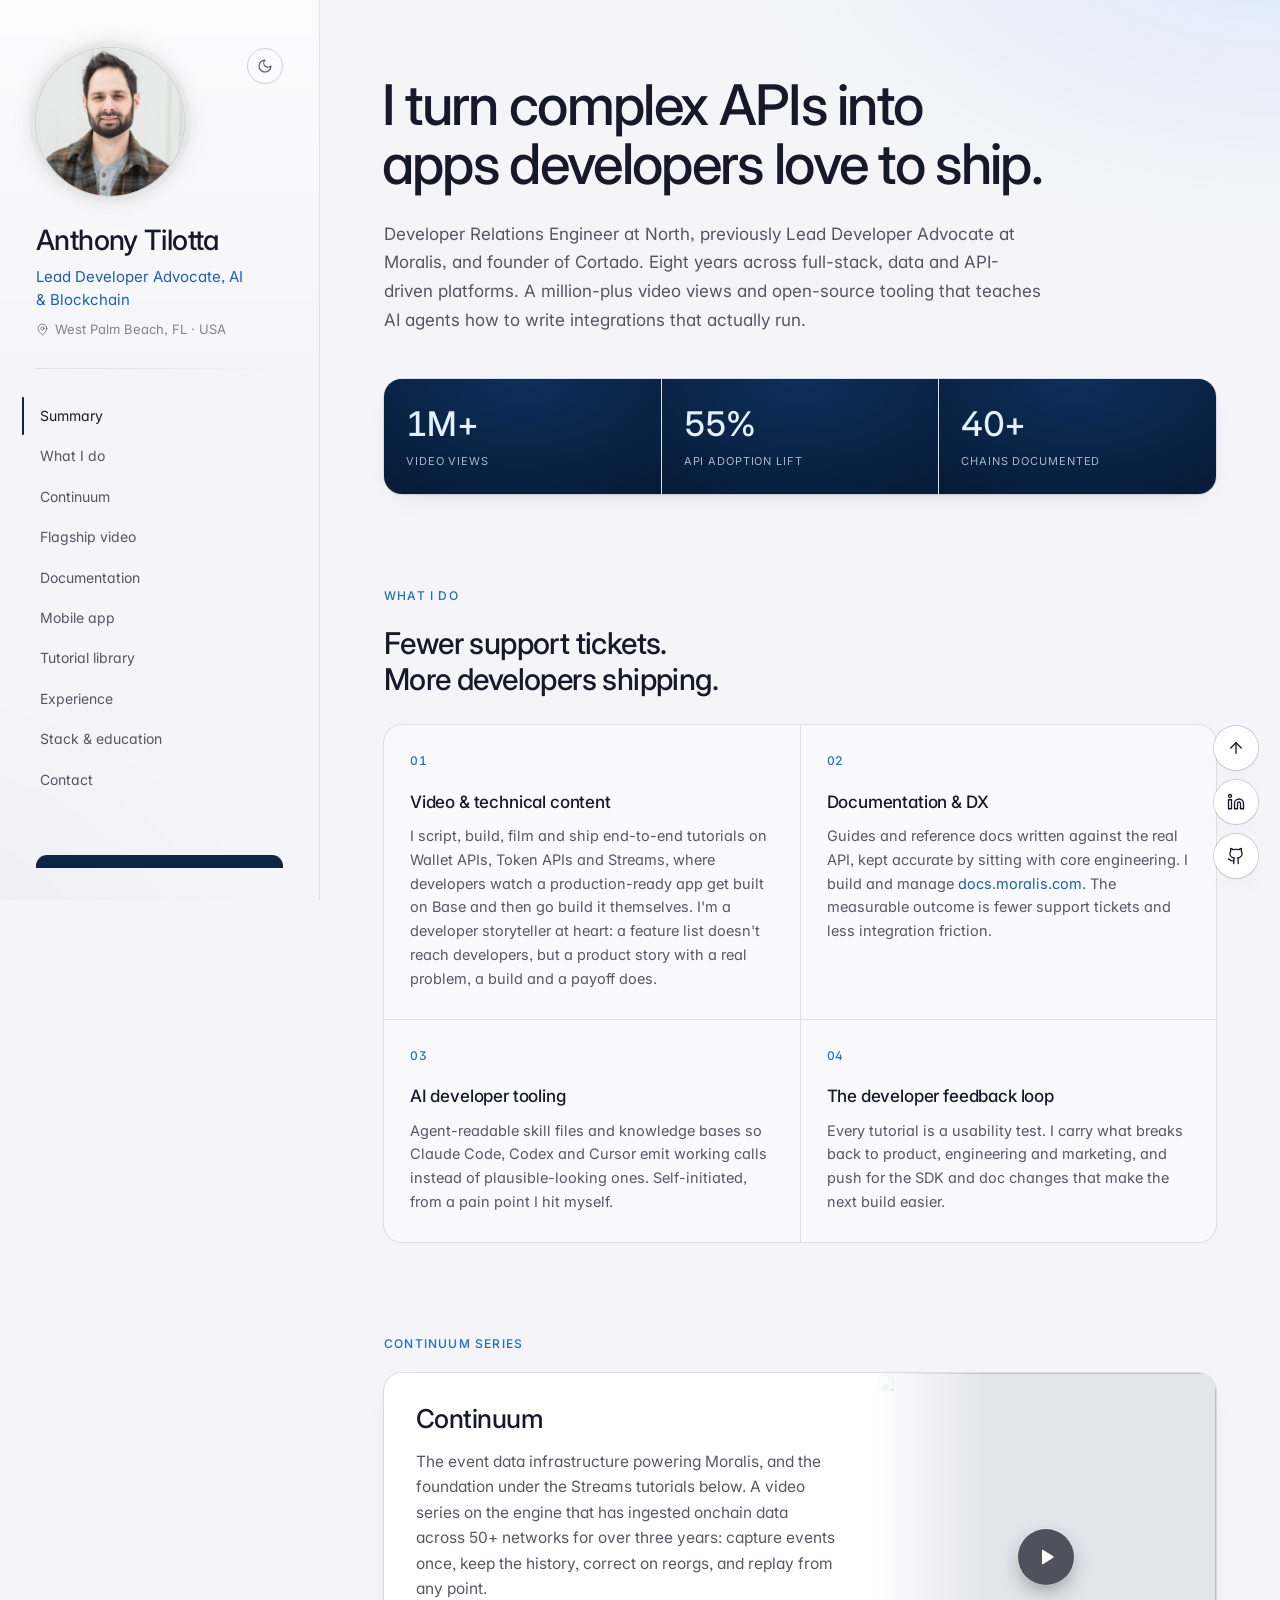
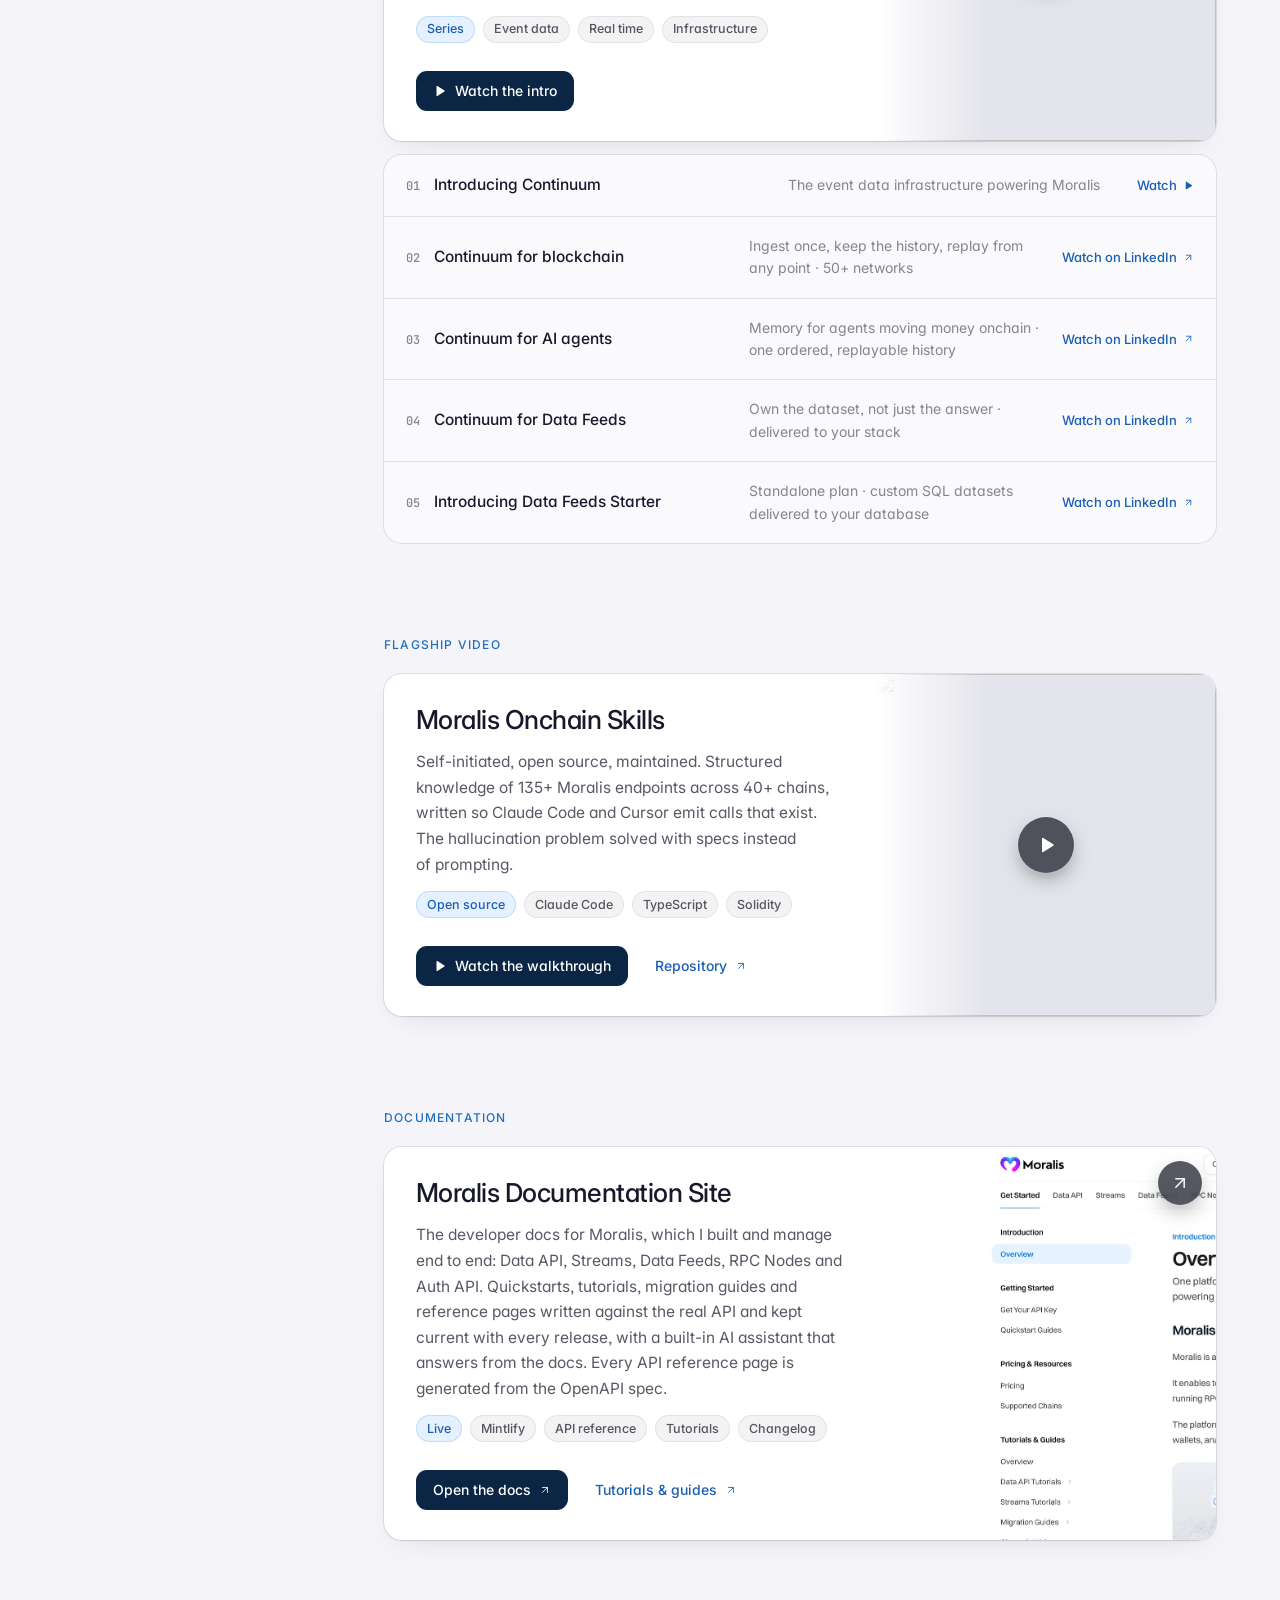
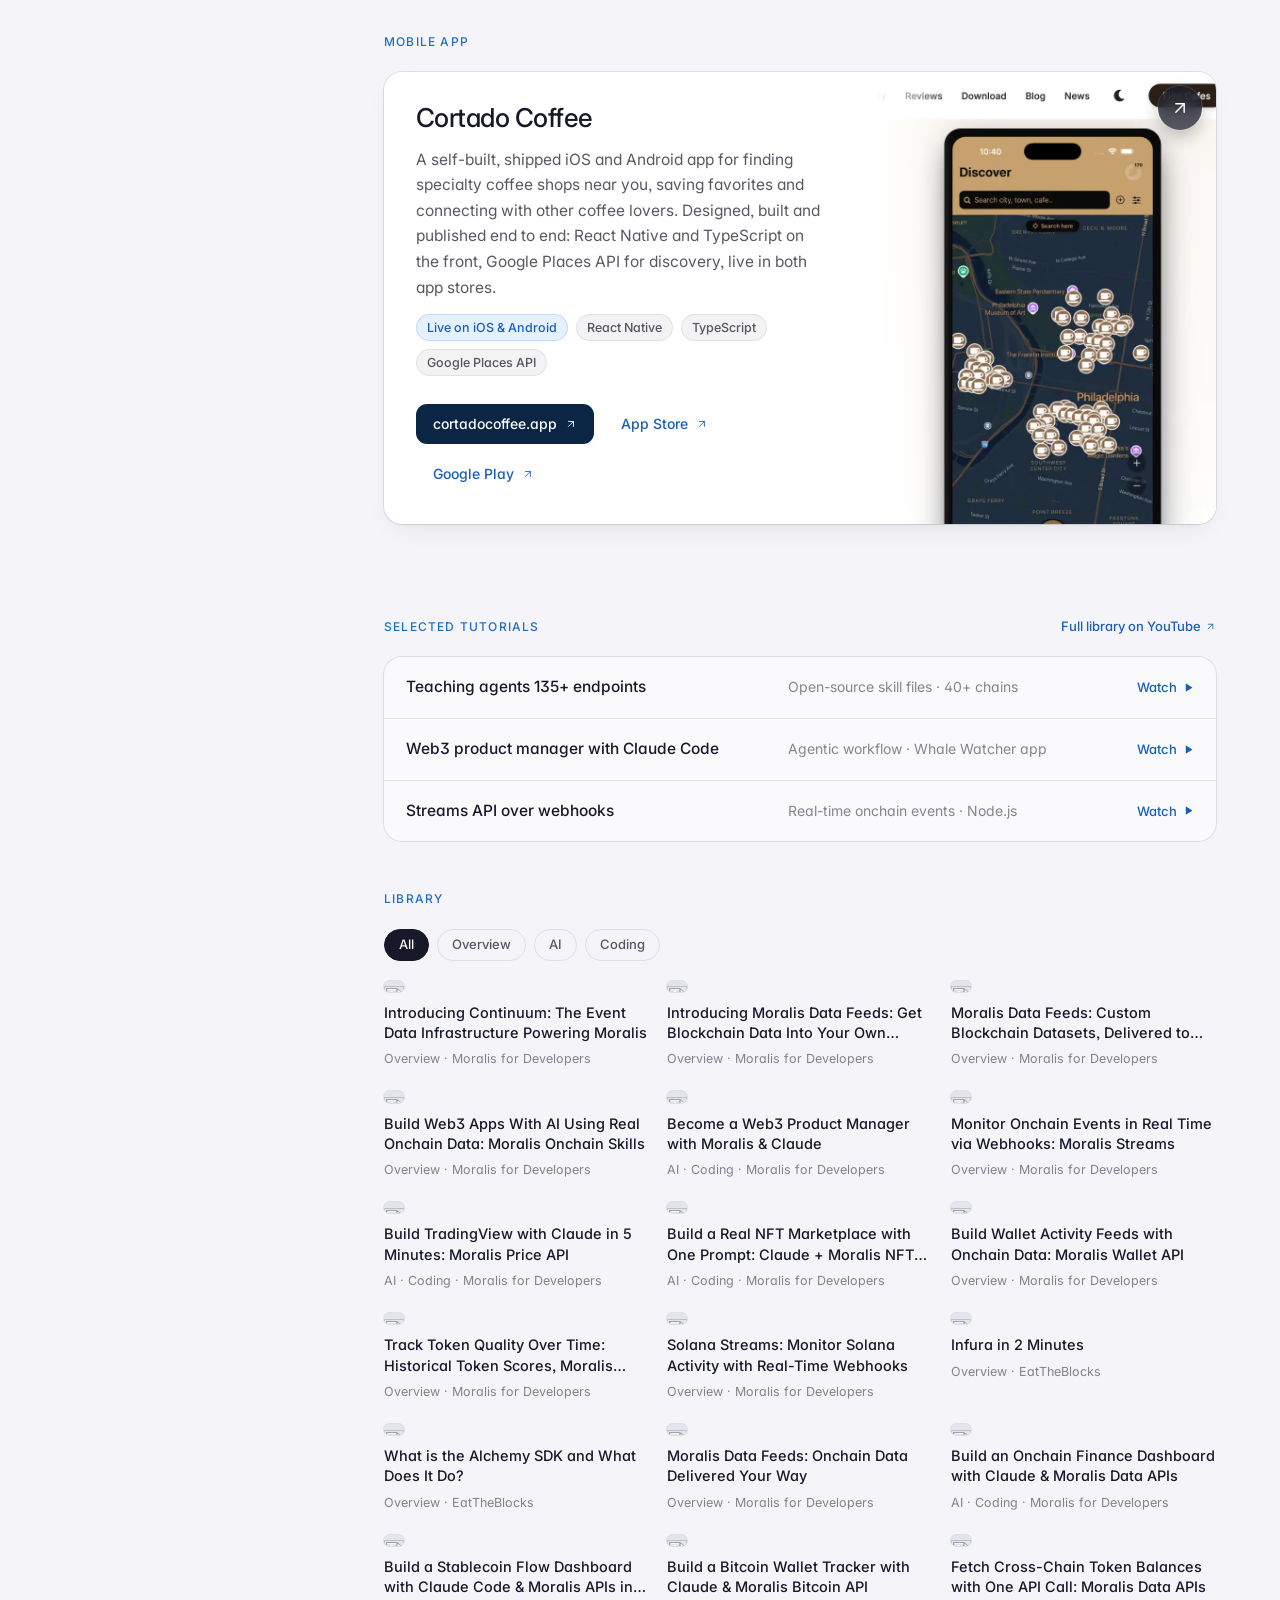
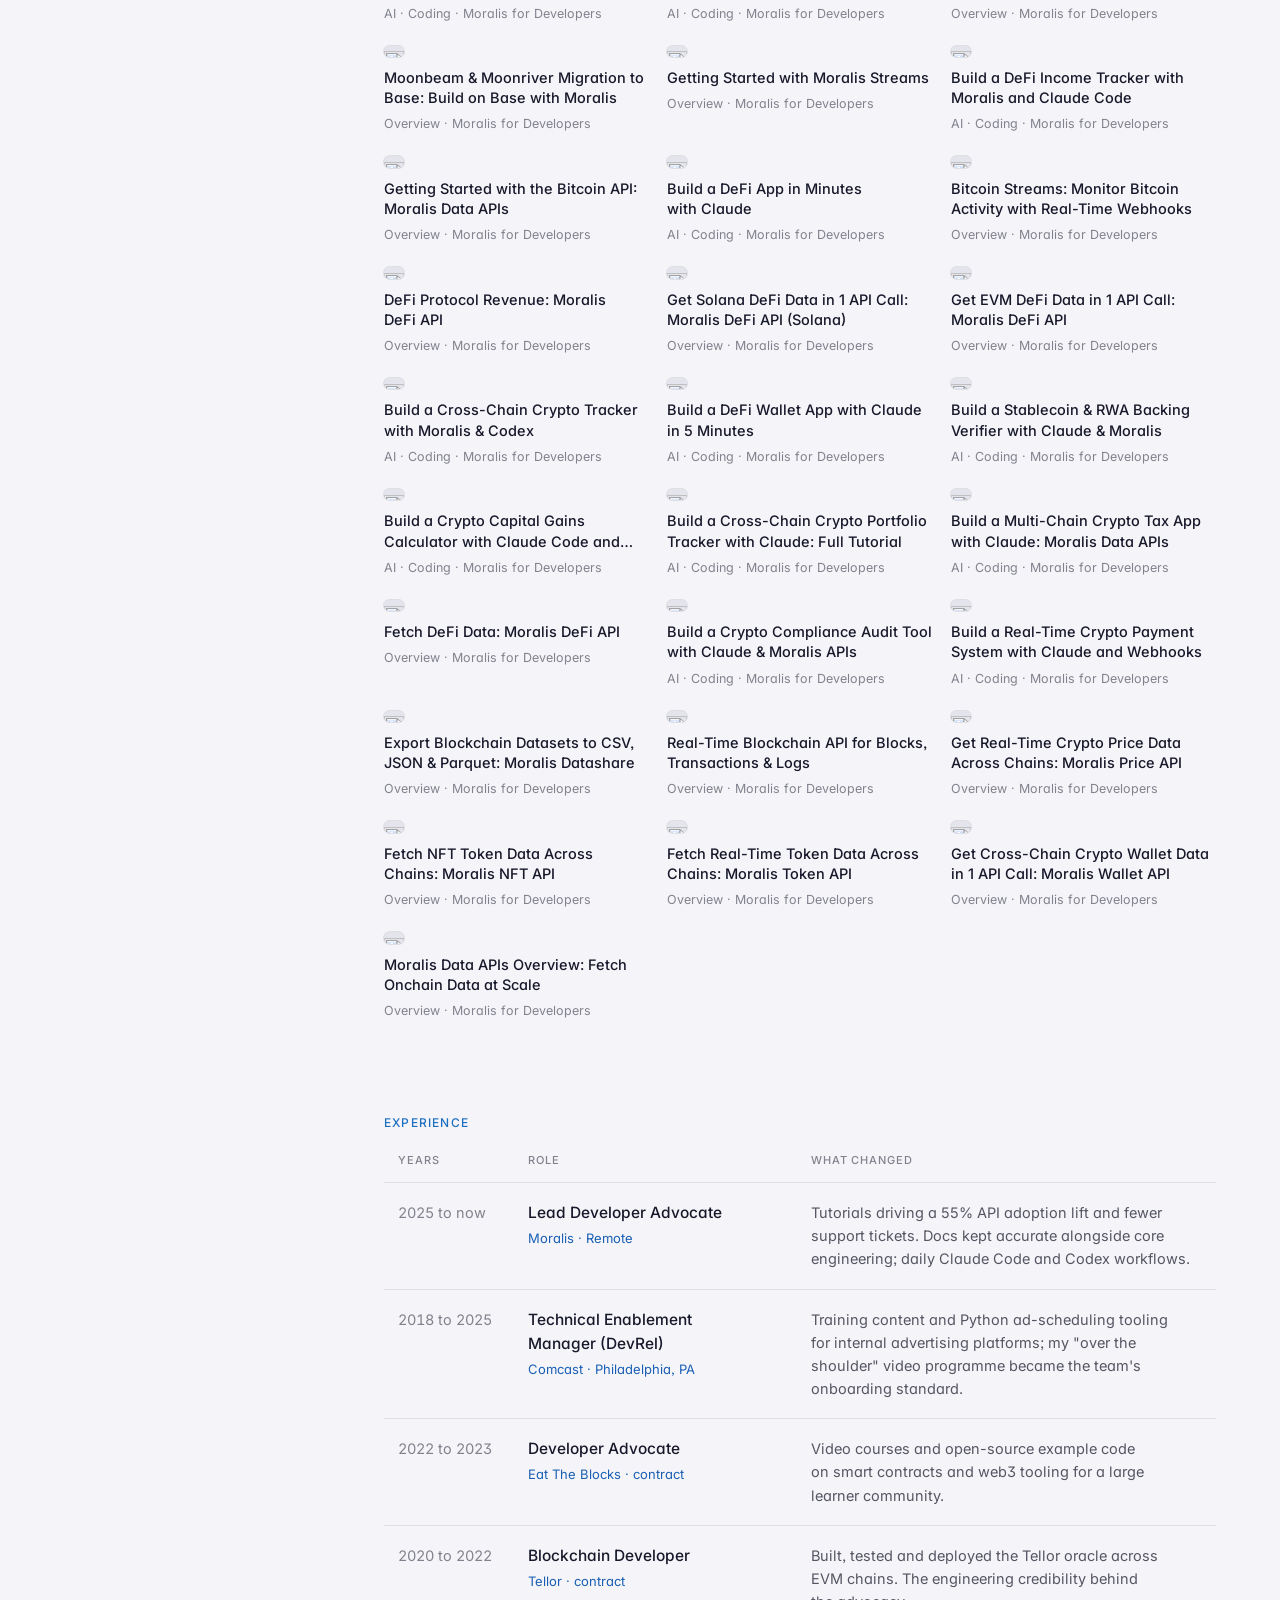
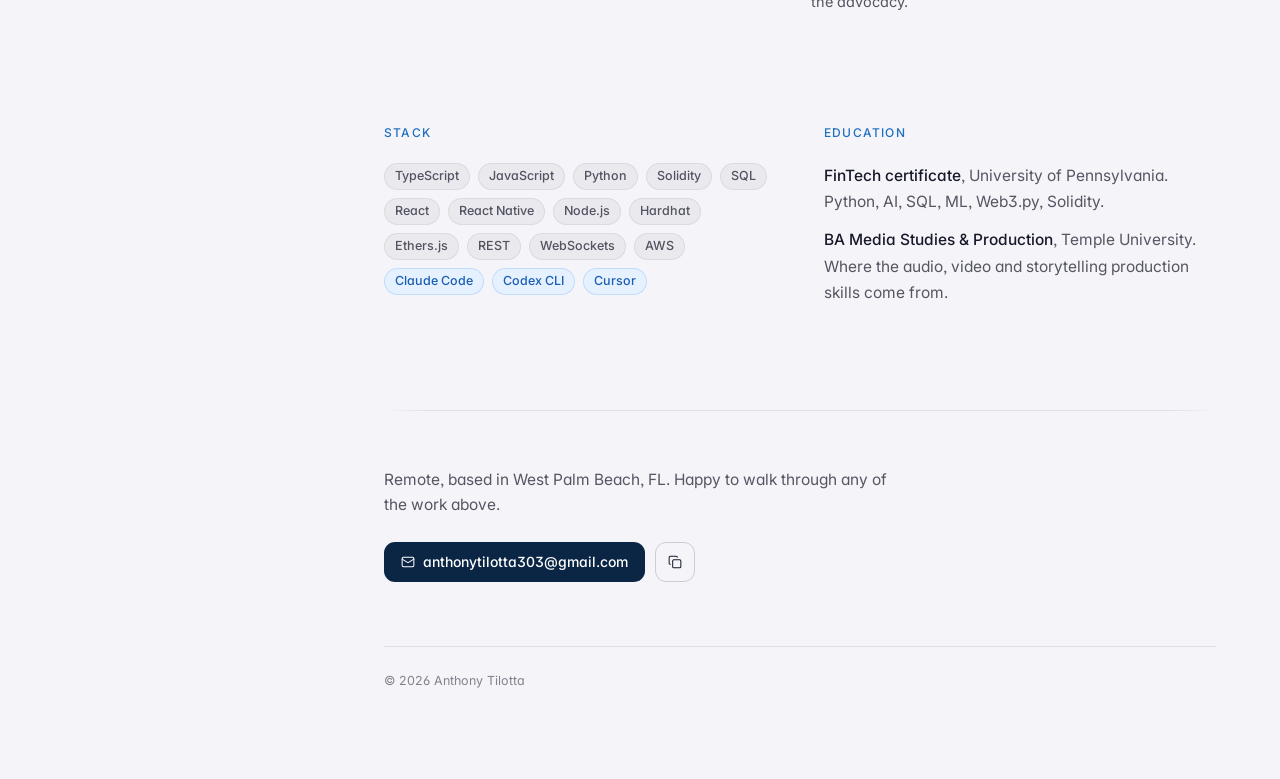
==== commit 77cd7a18: "Contact: remove open-to-roles heading" ====
--- a/site/index.html
+++ b/site/index.html
@@ -288,7 +288,6 @@
     </section>
 
     <section id="contact" class="contact" data-reveal>
-      <h3>Open to Senior &amp; Staff DevRel roles.</h3>
       <p>Remote, based in West Palm Beach, FL. Happy to walk through any of the work above.</p>
       <div class="actions">
         <a class="btn btn-primary" href="mailto:anthonytilotta303@gmail.com"><svg class="icon" aria-hidden="true"><use href="#i-mail"/></svg>anthonytilotta303@gmail.com</a>
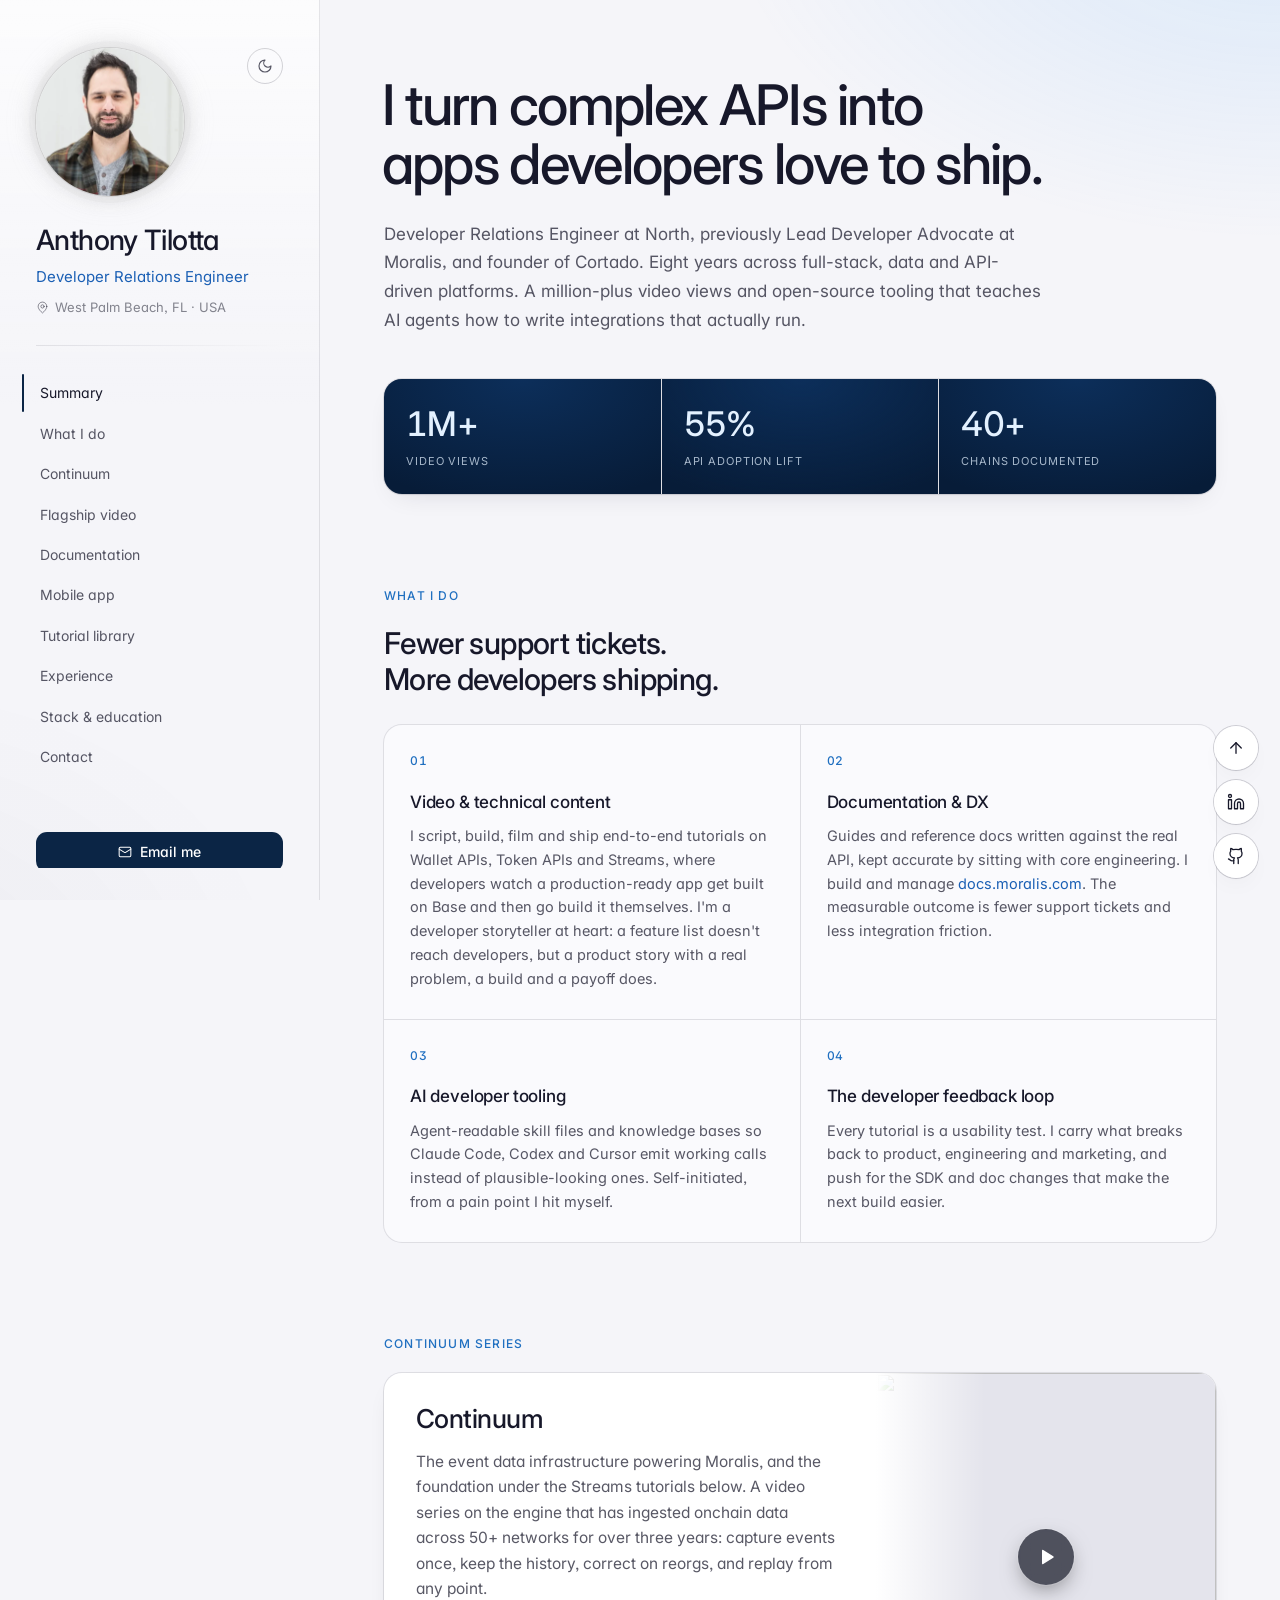
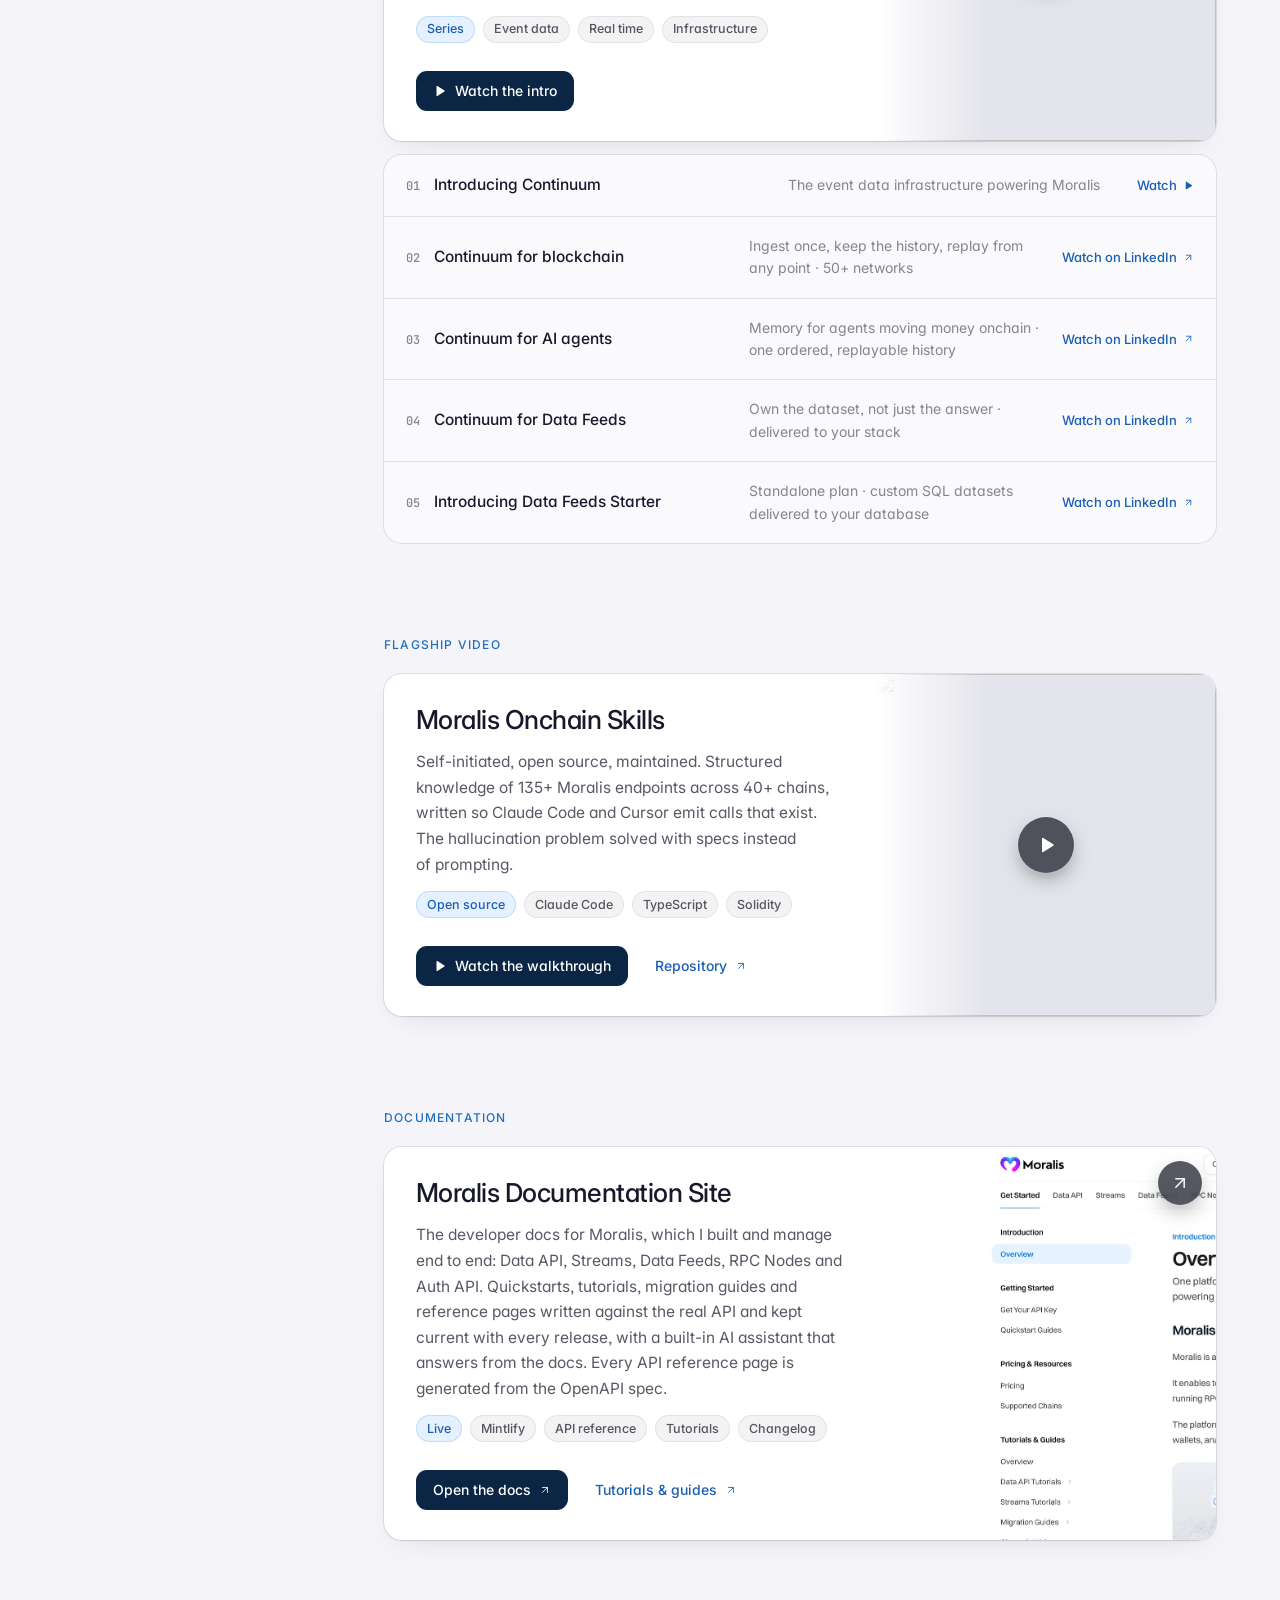
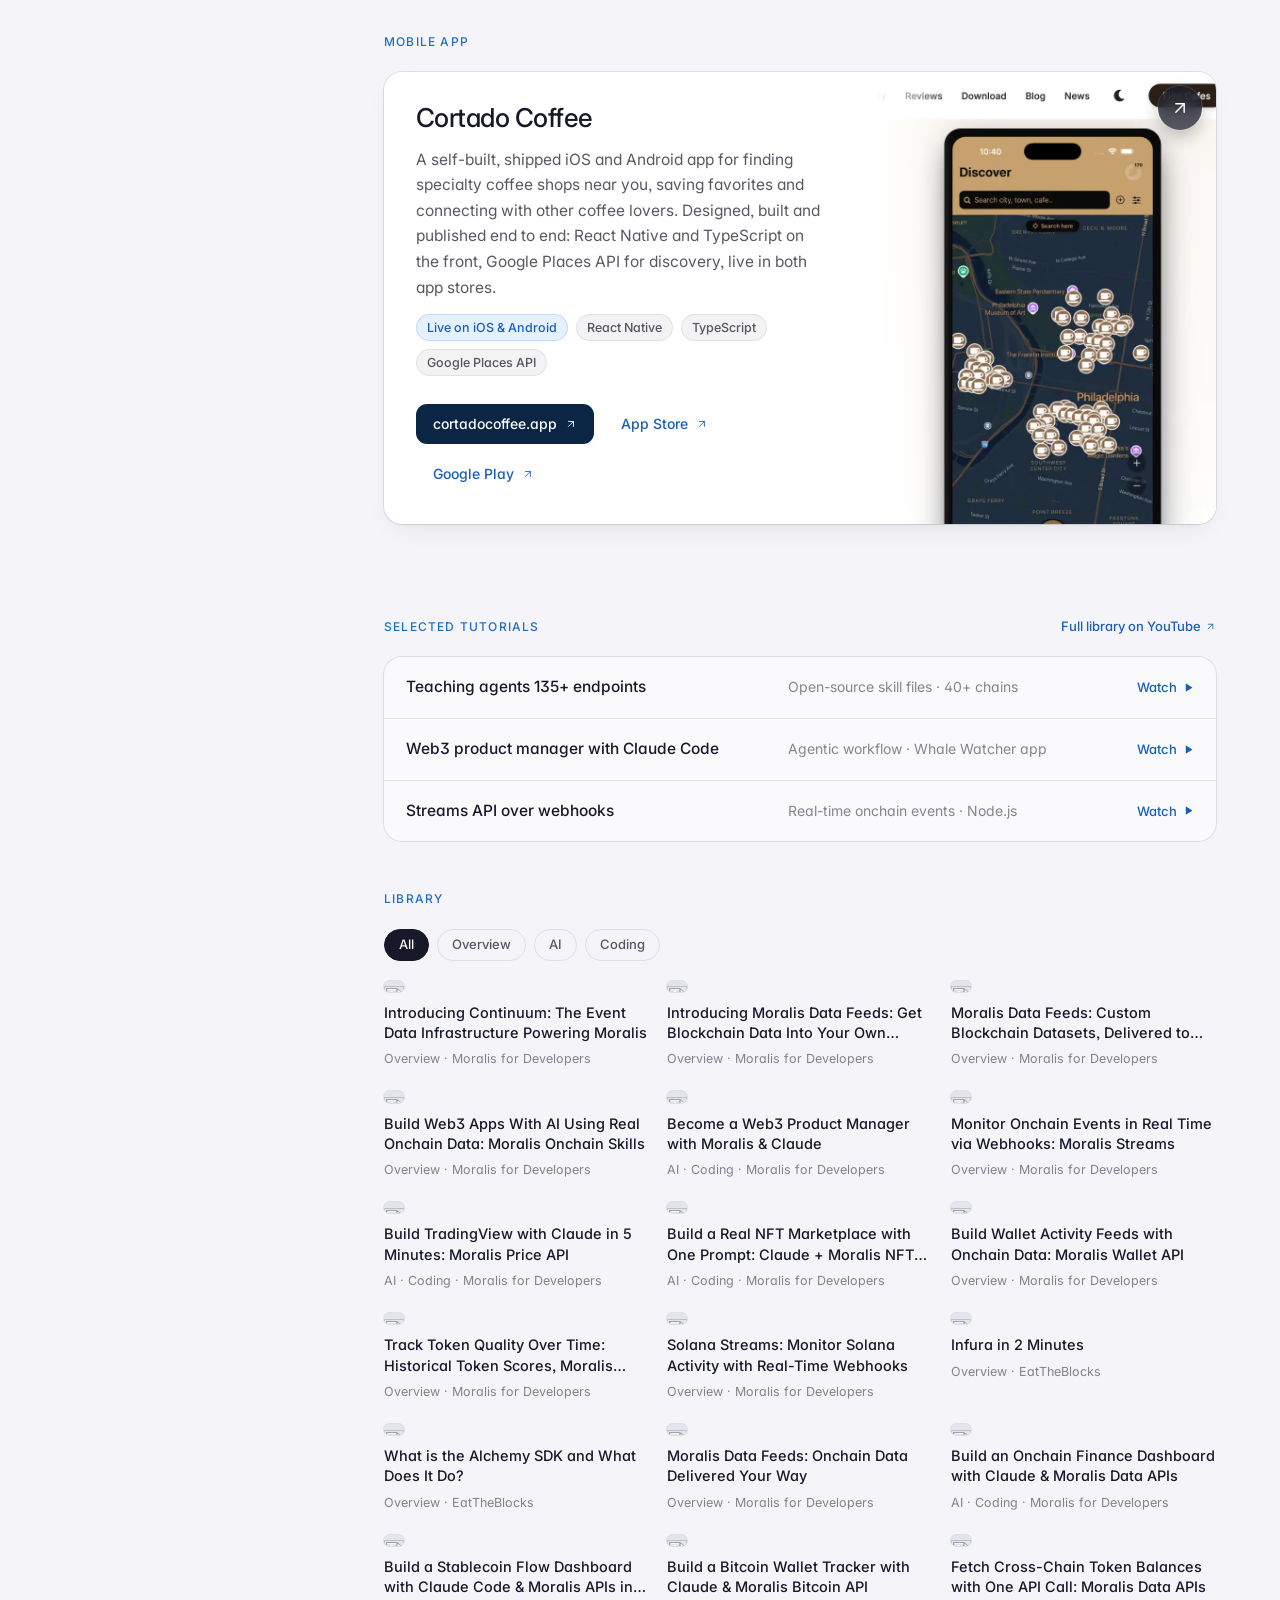
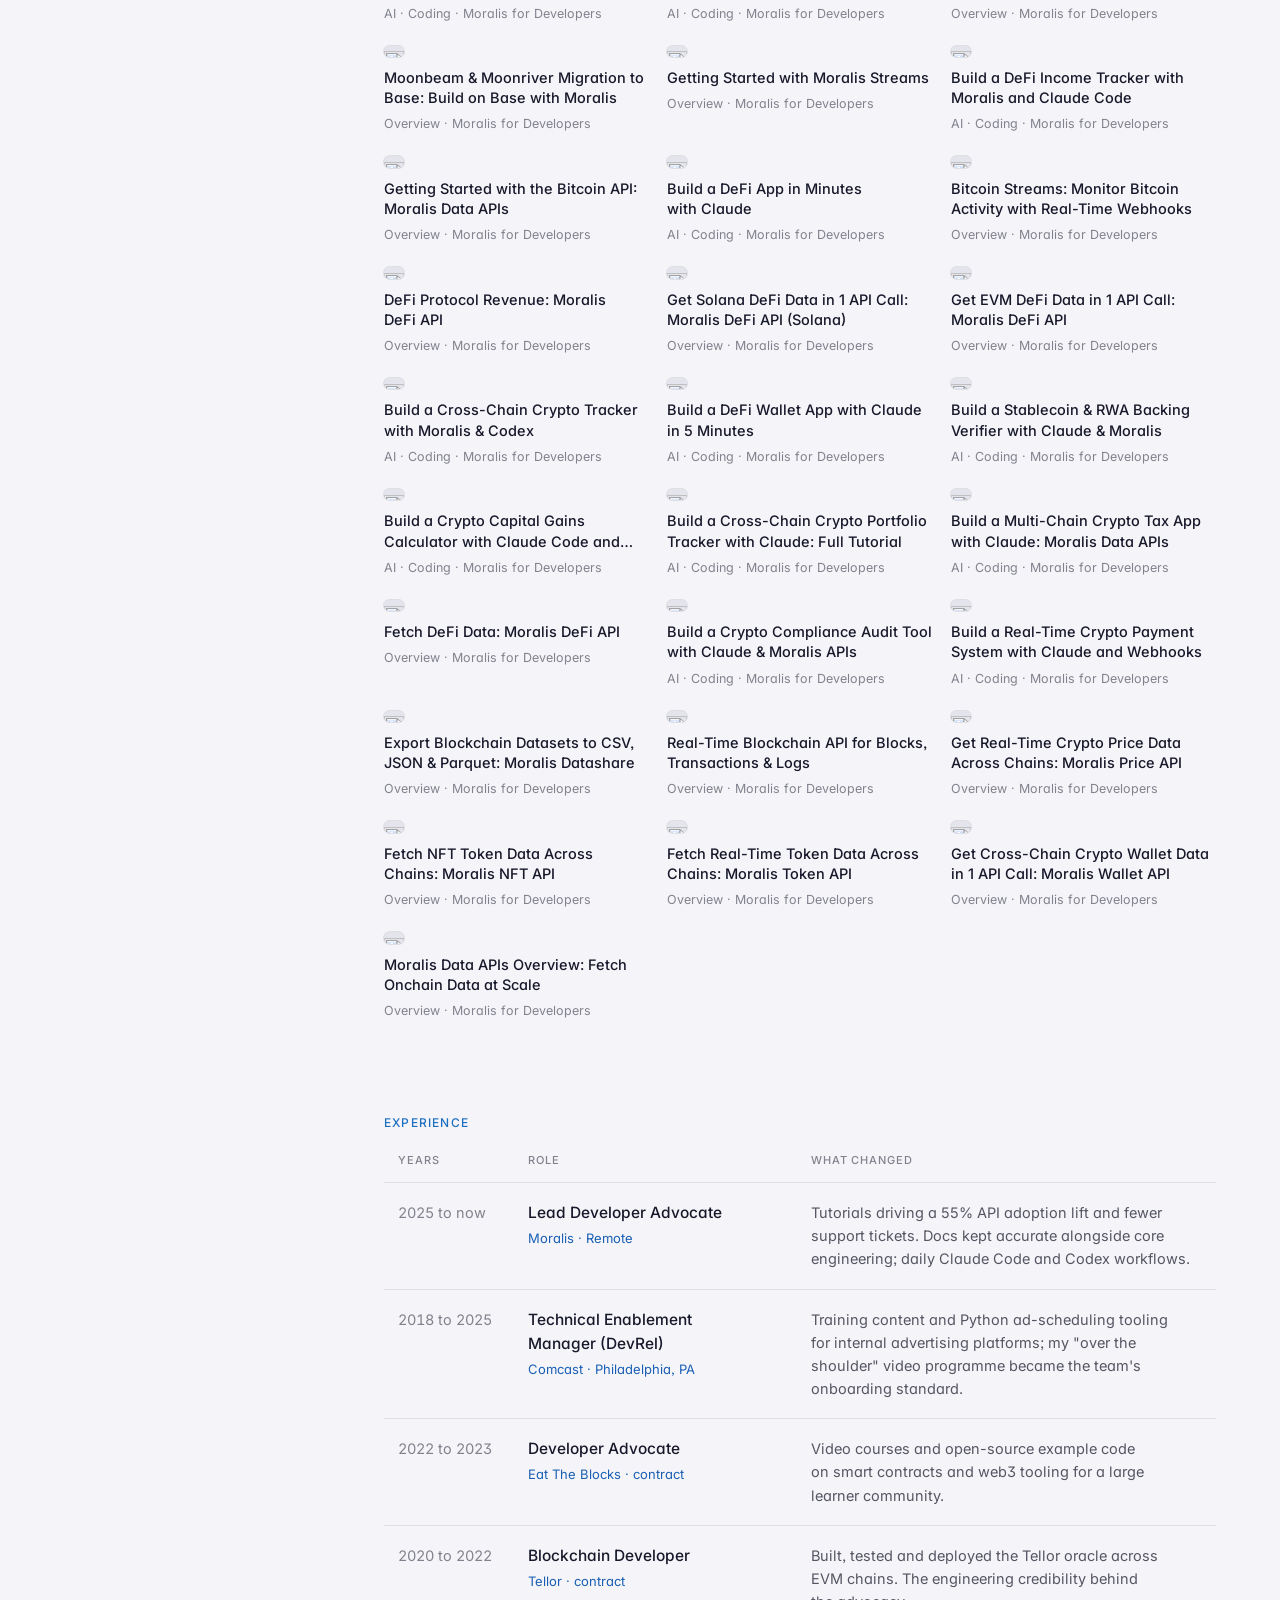
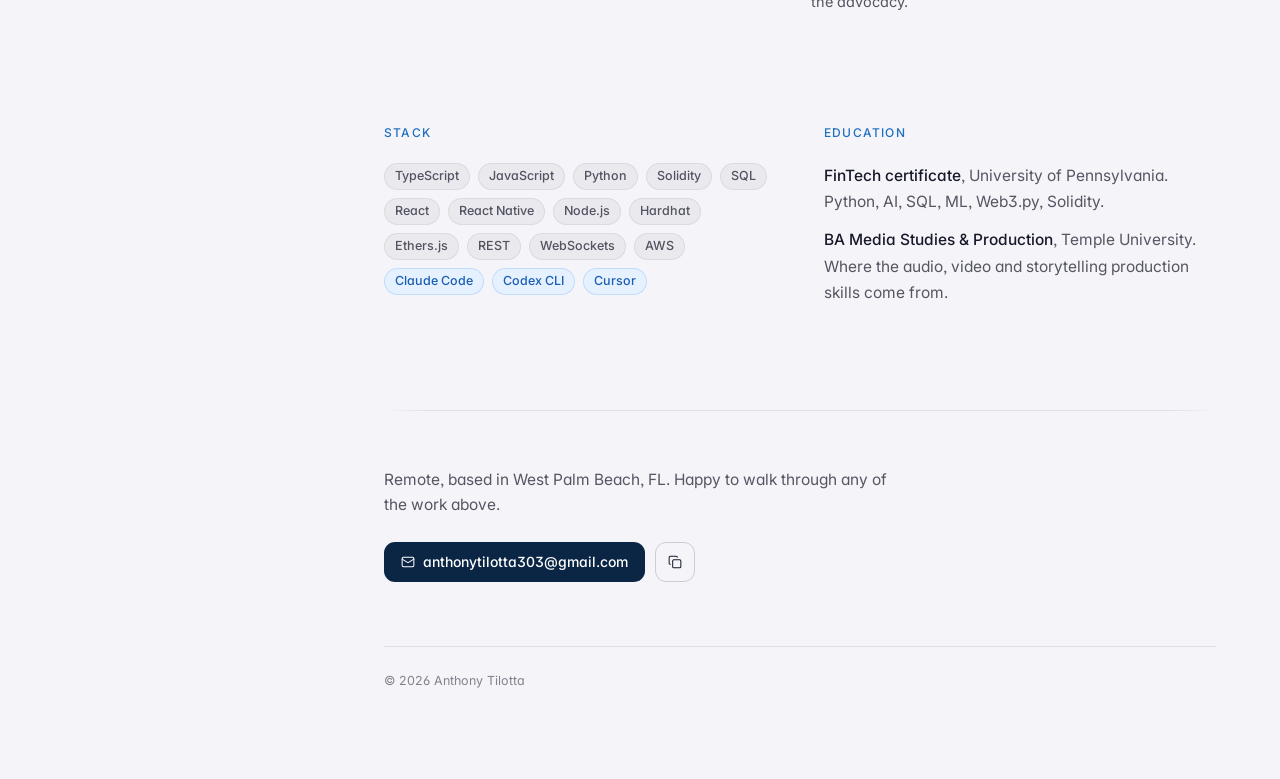
==== commit 6081c933: "Sidebar role: Developer Relations Engineer" ====
--- a/site/index.html
+++ b/site/index.html
@@ -57,7 +57,7 @@
     </div>
     <div class="rail-id">
       <h1>Anthony Tilotta</h1>
-      <p class="role">Lead Developer Advocate, AI &amp; Blockchain</p>
+      <p class="role">Developer Relations Engineer</p>
       <p class="loc"><svg class="icon" aria-hidden="true"><use href="#i-pin"/></svg>West Palm Beach, FL · USA</p>
     </div>
     <div class="rule"></div>
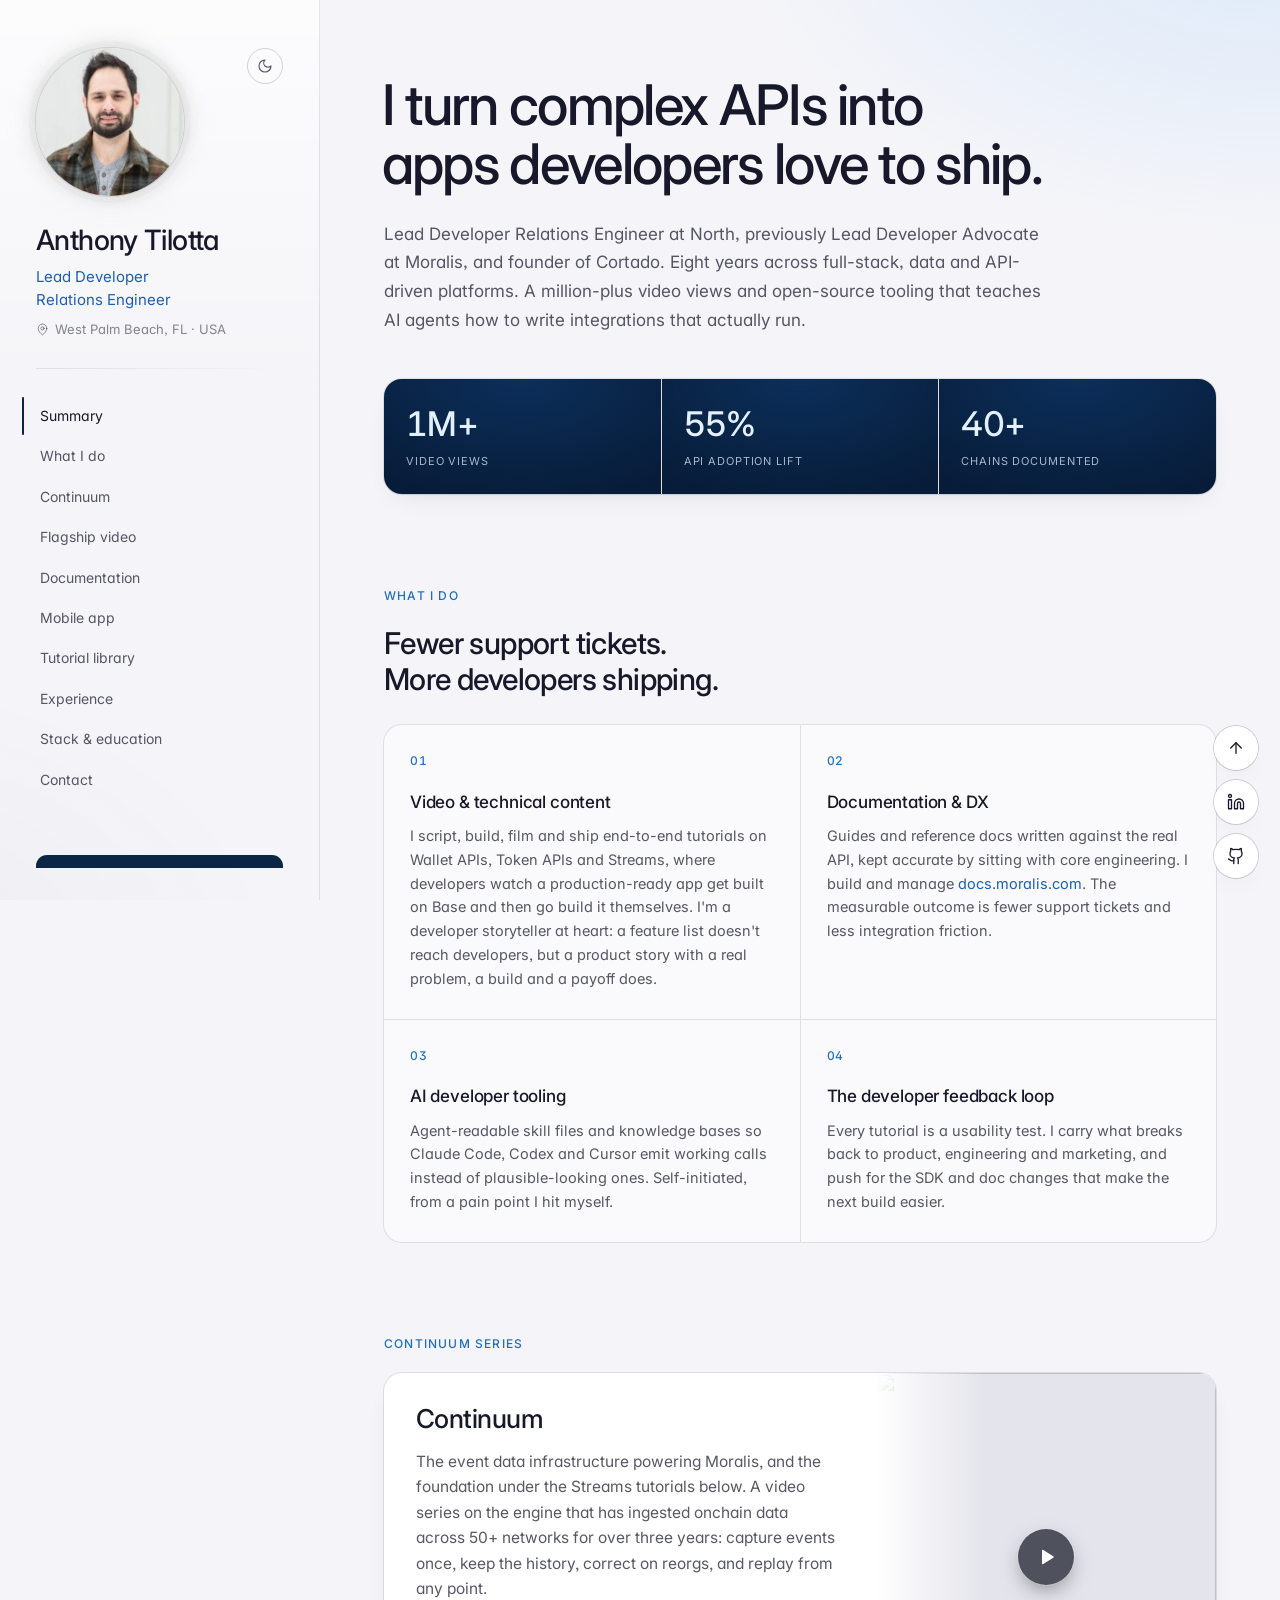
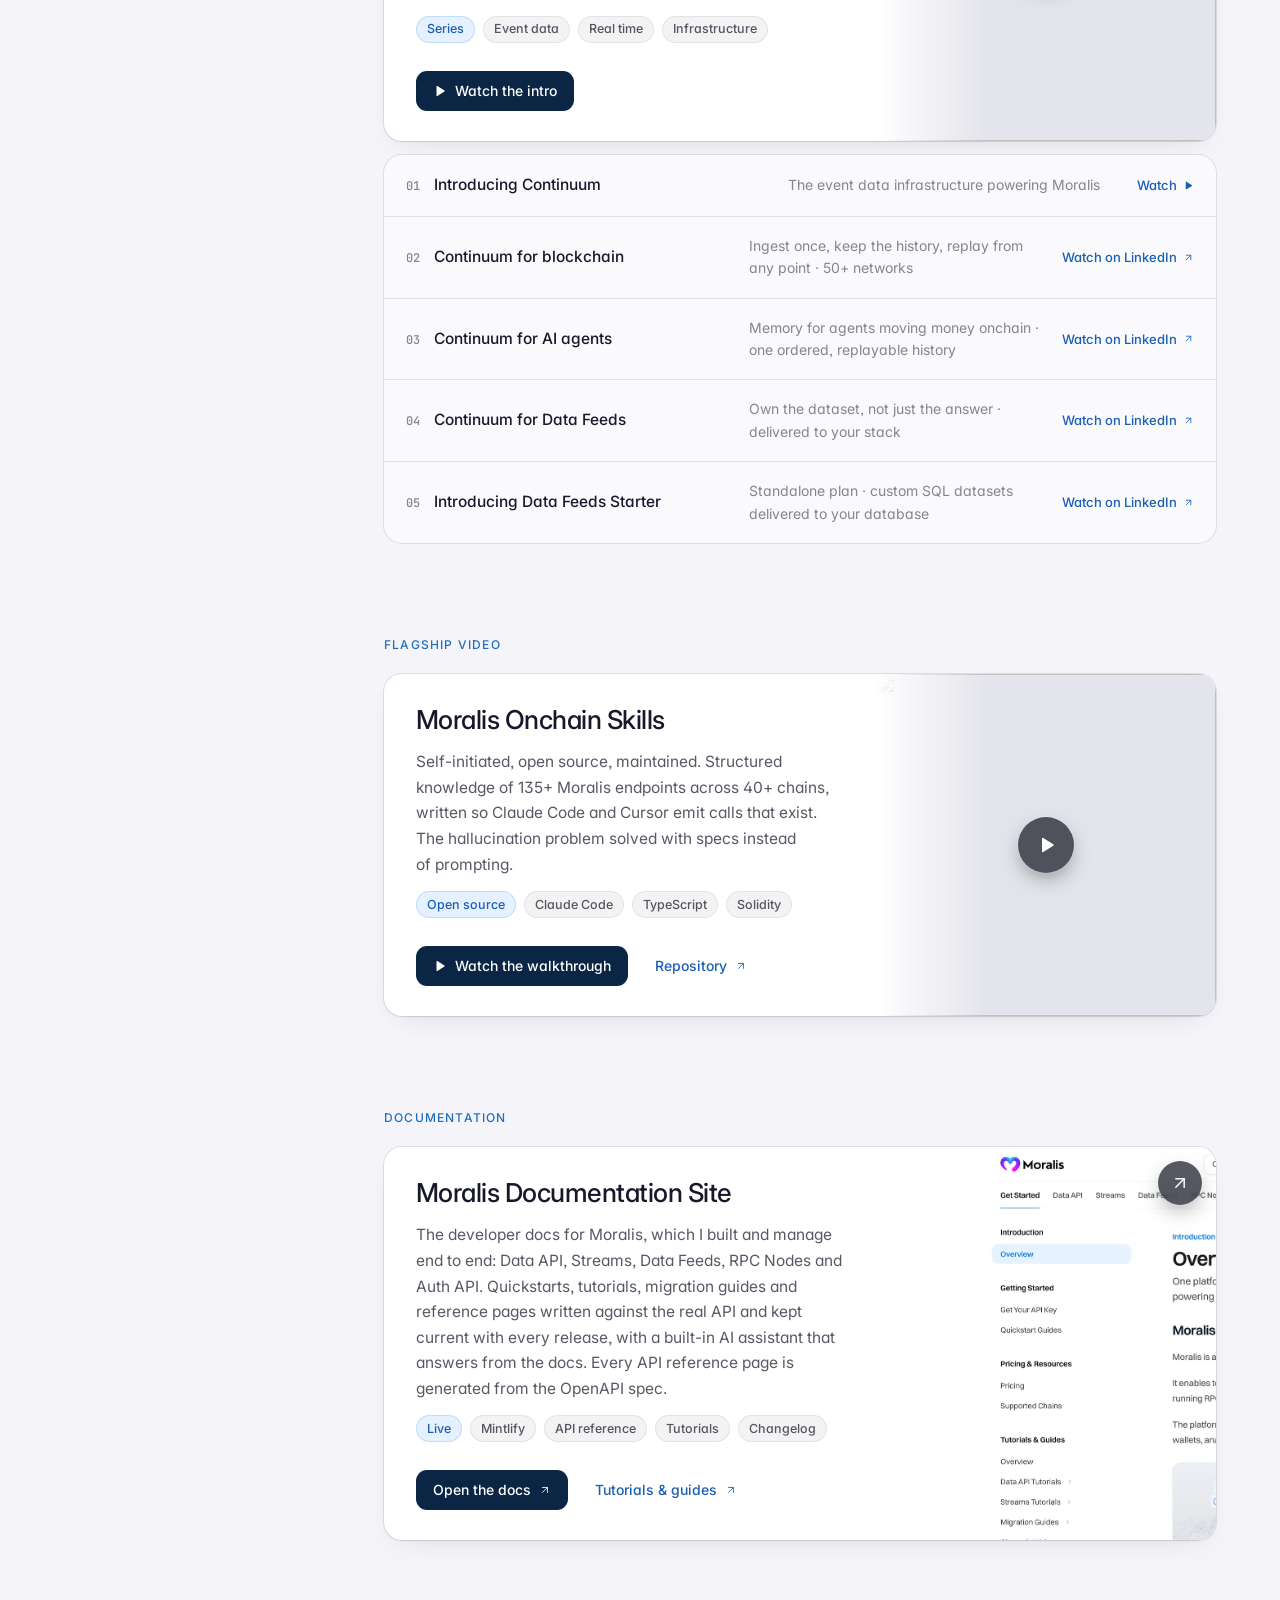
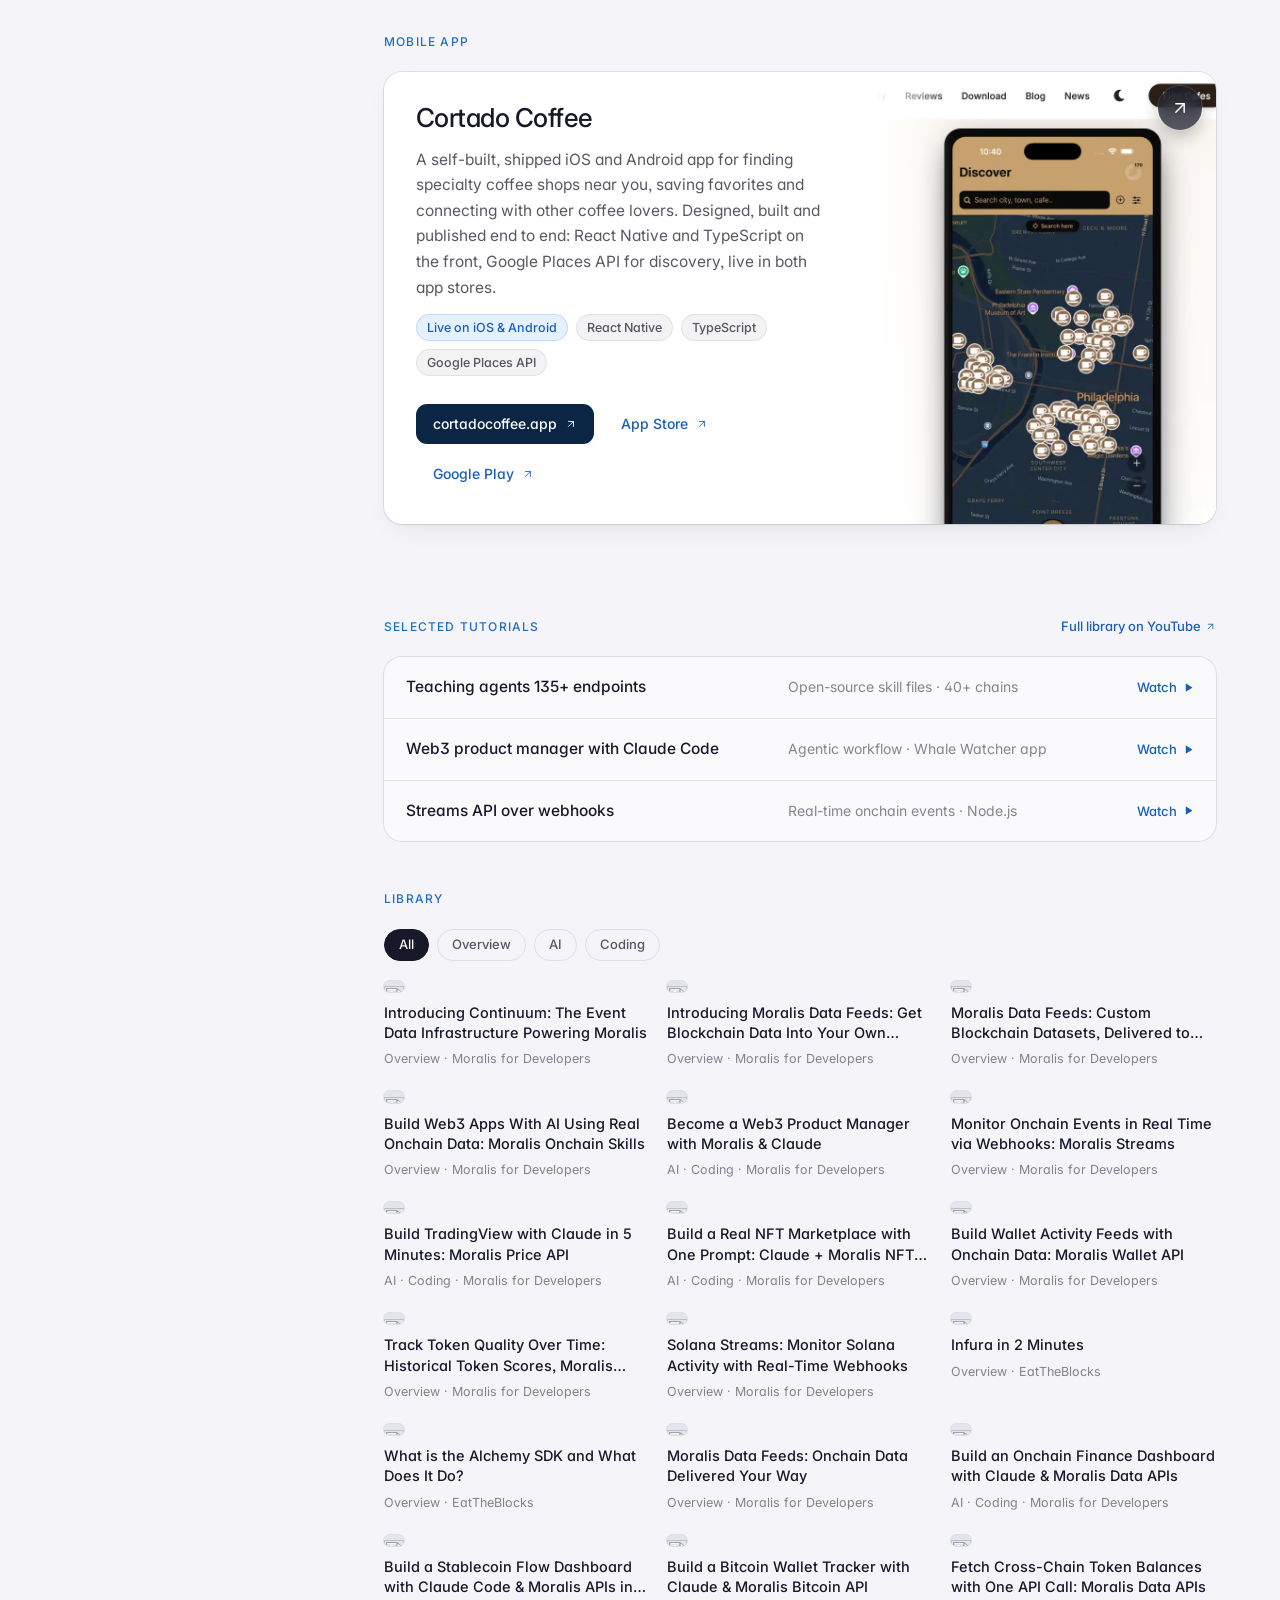
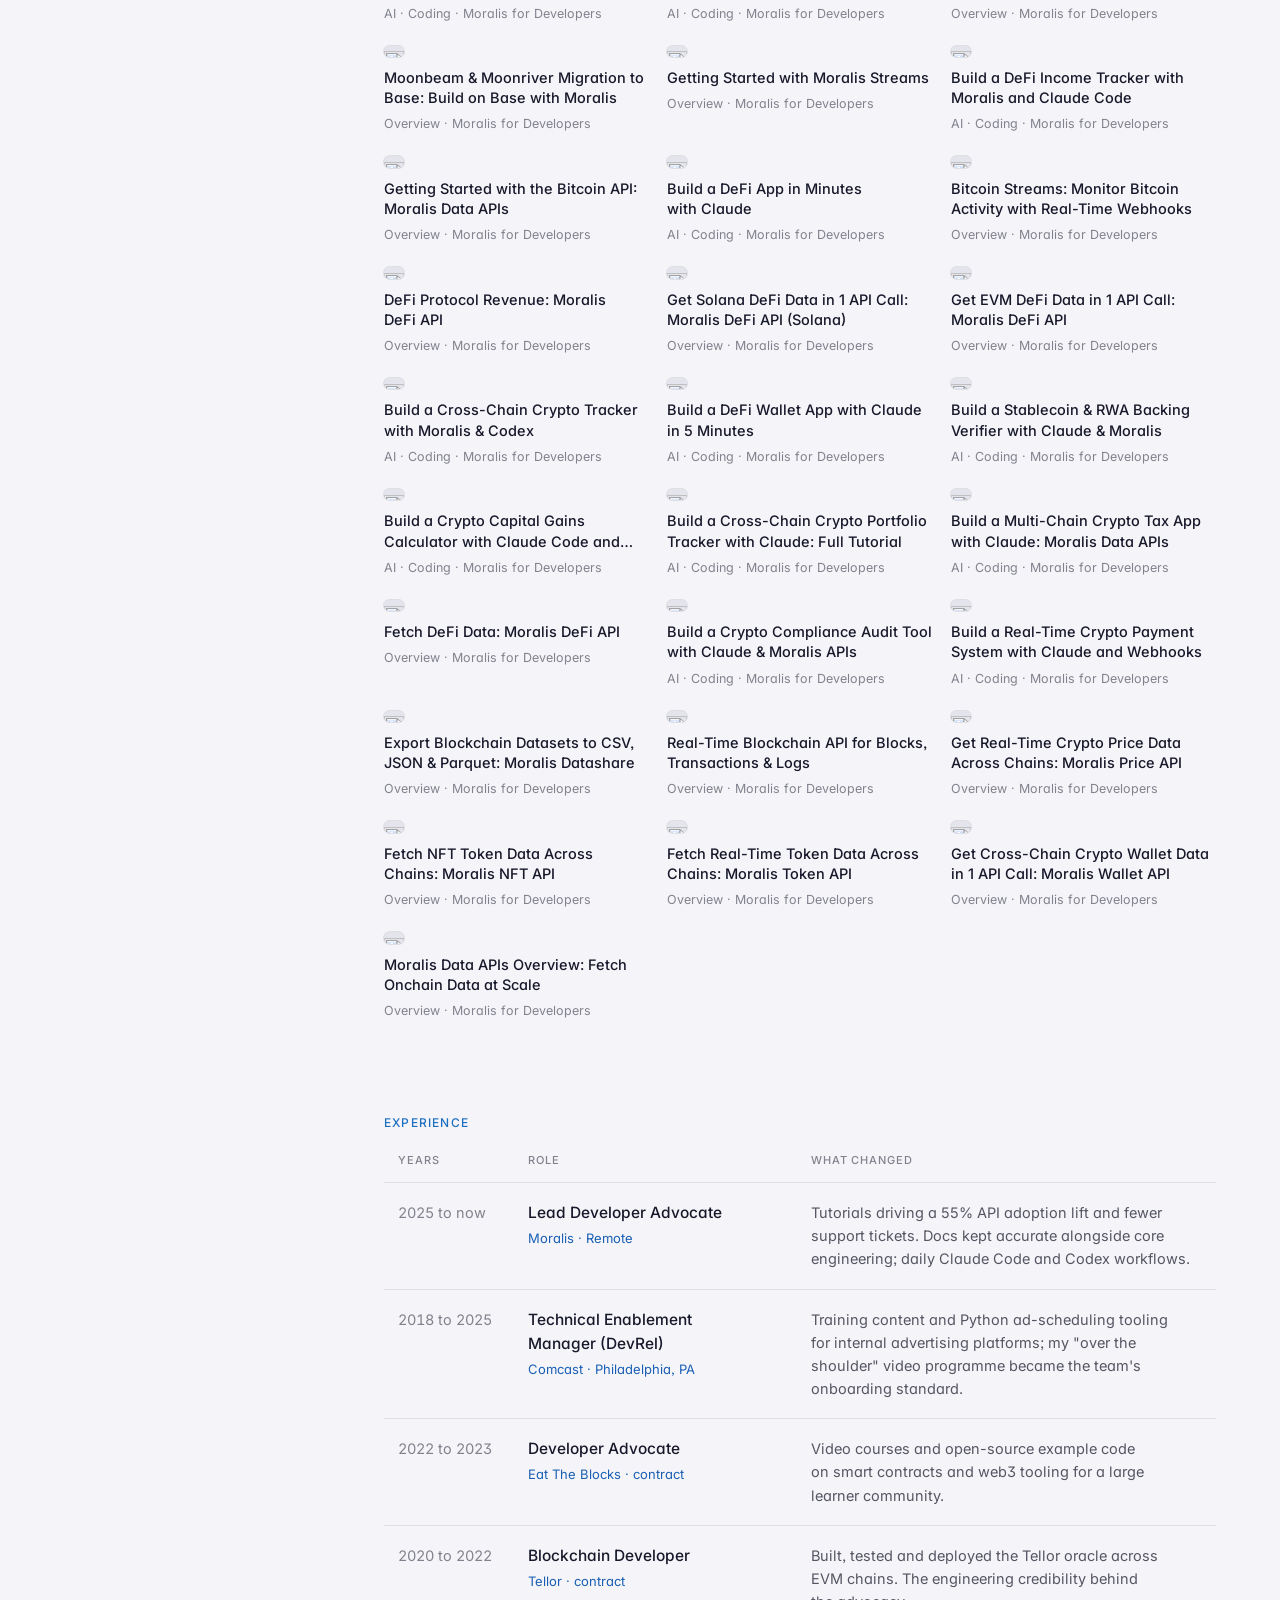
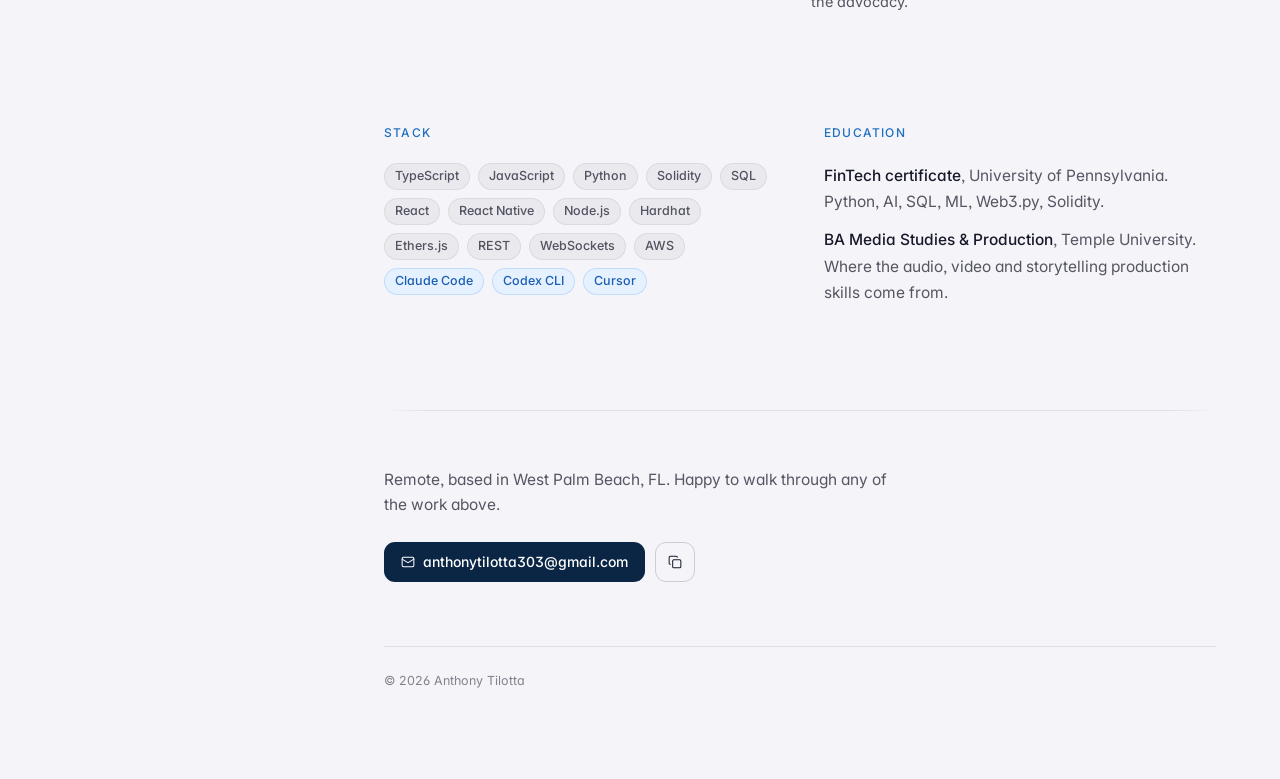
==== commit ff759013: "Title: Lead Developer Relations Engineer at North" ====
--- a/site/index.html
+++ b/site/index.html
@@ -57,7 +57,7 @@
     </div>
     <div class="rail-id">
       <h1>Anthony Tilotta</h1>
-      <p class="role">Developer Relations Engineer</p>
+      <p class="role">Lead Developer Relations Engineer</p>
       <p class="loc"><svg class="icon" aria-hidden="true"><use href="#i-pin"/></svg>West Palm Beach, FL · USA</p>
     </div>
     <div class="rule"></div>
@@ -78,7 +78,7 @@
     <div class="rail-actions">
       <a class="btn btn-primary btn-block" href="mailto:anthonytilotta303@gmail.com"><svg class="icon" aria-hidden="true"><use href="#i-mail"/></svg>Email me</a>
       <a class="btn btn-secondary btn-block" href="https://github.com/Antharithm" target="_blank" rel="noopener"><svg class="icon" aria-hidden="true"><use href="#i-github"/></svg>github.com/Antharithm</a>
-      <a class="btn btn-secondary btn-block" href="https://www.linkedin.com/in/anthony-tilotta-74739ab3/" target="_blank" rel="noopener"><svg class="icon" aria-hidden="true"><use href="#i-linkedin"/></svg>LinkedIn</a>
+      <a class="btn btn-secondary btn-block" href="https://www.linkedin.com/in/anthonytilotta/" target="_blank" rel="noopener"><svg class="icon" aria-hidden="true"><use href="#i-linkedin"/></svg>LinkedIn</a>
     </div>
     </div>
   </header>
@@ -103,7 +103,7 @@
 
     <section id="summary" class="hero">
       <h2 data-reveal>I turn complex APIs into apps developers love to ship<span class="hero-dot">.</span></h2>
-      <p class="lede" data-reveal style="--d:80ms">Developer Relations Engineer at North, previously Lead Developer Advocate at Moralis, and founder of Cortado. Eight years across full-stack, data and API-driven platforms. A million-plus video views and open-source tooling that teaches AI agents how to write integrations that actually run.</p>
+      <p class="lede" data-reveal style="--d:80ms">Lead Developer Relations Engineer at North, previously Lead Developer Advocate at Moralis, and founder of Cortado. Eight years across full-stack, data and API-driven platforms. A million-plus video views and open-source tooling that teaches AI agents how to write integrations that actually run.</p>
       <div class="stats" role="list">
         <div class="stat" role="listitem" data-reveal><b data-to="1000000" data-suffix="+">1M+</b><span>Video views</span></div>
         <div class="stat" role="listitem" data-reveal><b data-to="55" data-suffix="%">55%</b><span>API adoption lift</span></div>
@@ -303,7 +303,7 @@
 
 <div class="fabs">
   <button id="to-top" class="fab is-hidden" type="button" aria-label="Back to top" title="Back to top"><svg class="icon" aria-hidden="true"><use href="#i-up"/></svg></button>
-  <a class="fab" href="https://www.linkedin.com/in/anthony-tilotta-74739ab3/" target="_blank" rel="noopener" aria-label="LinkedIn profile" title="LinkedIn"><svg class="icon" aria-hidden="true"><use href="#i-linkedin"/></svg></a>
+  <a class="fab" href="https://www.linkedin.com/in/anthonytilotta/" target="_blank" rel="noopener" aria-label="LinkedIn profile" title="LinkedIn"><svg class="icon" aria-hidden="true"><use href="#i-linkedin"/></svg></a>
   <a class="fab" href="https://github.com/Antharithm" target="_blank" rel="noopener" aria-label="GitHub profile" title="GitHub"><svg class="icon" aria-hidden="true"><use href="#i-github"/></svg></a>
 </div>
 
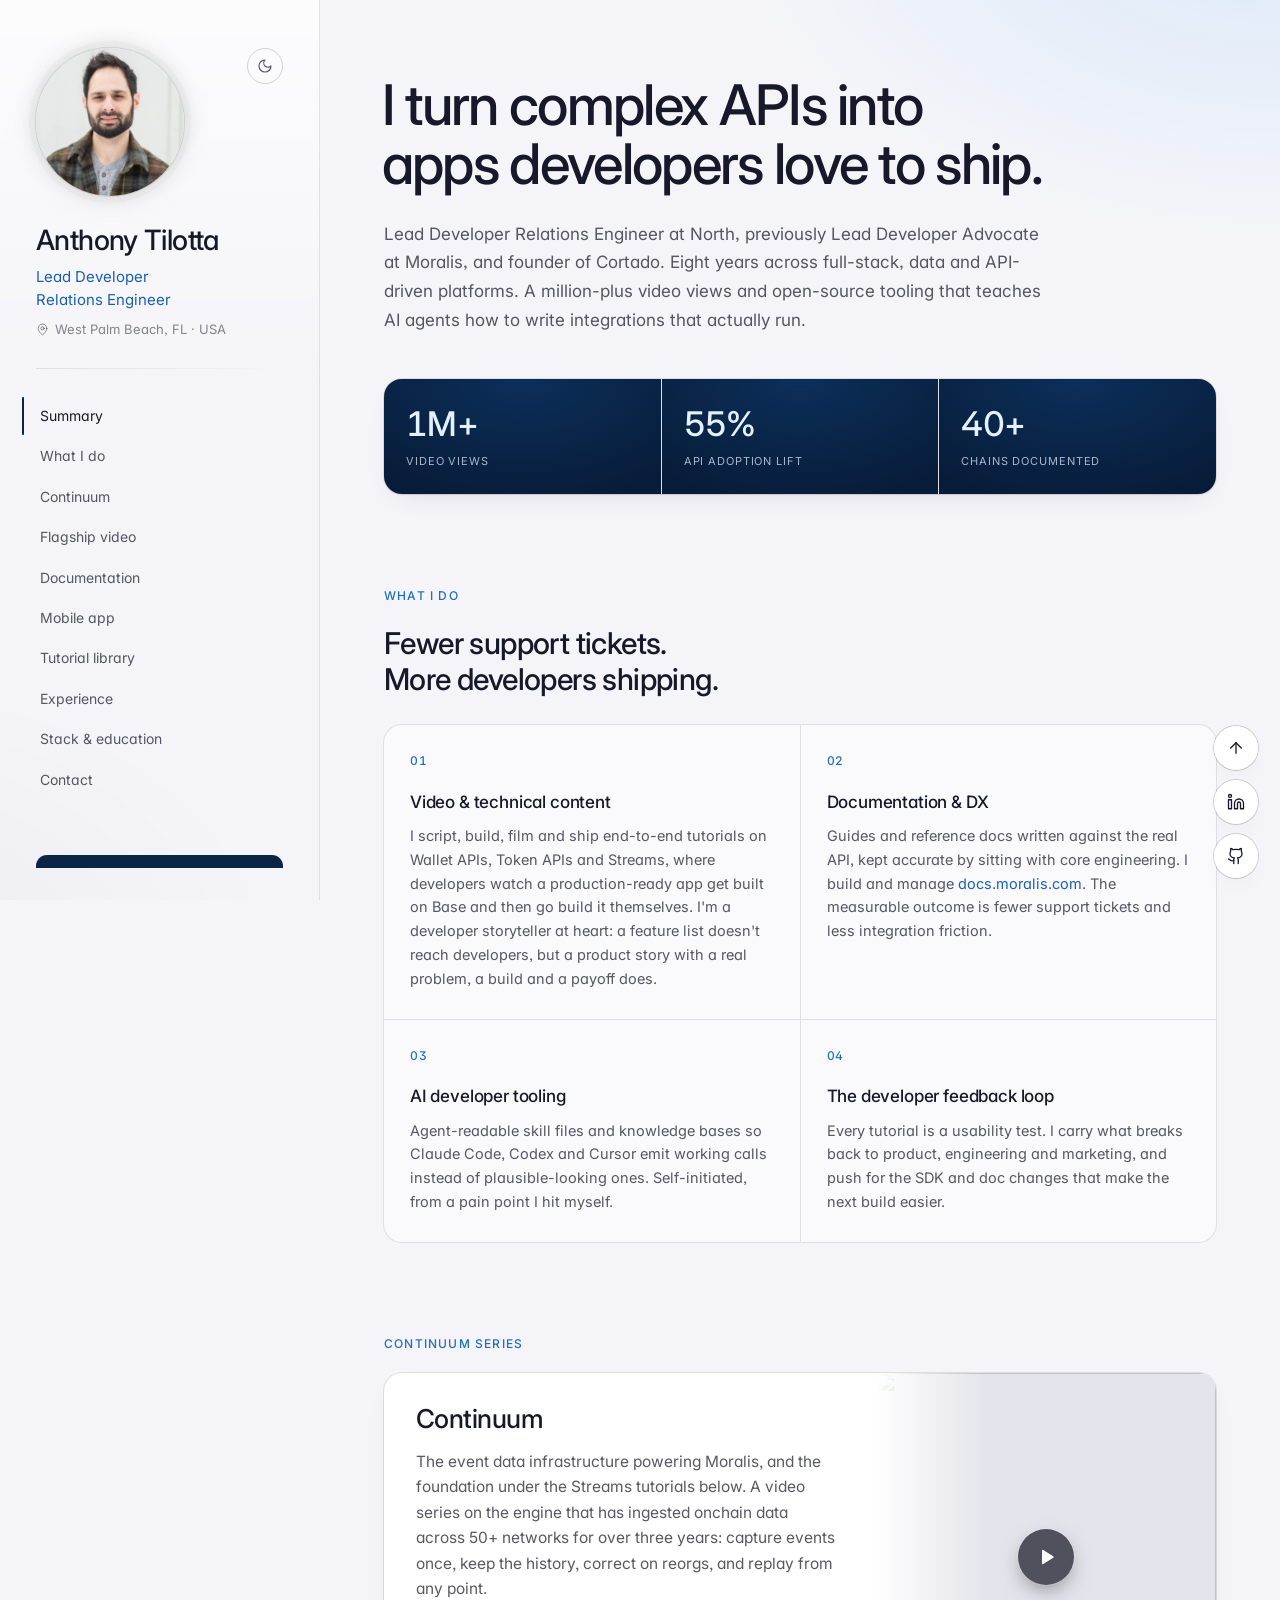
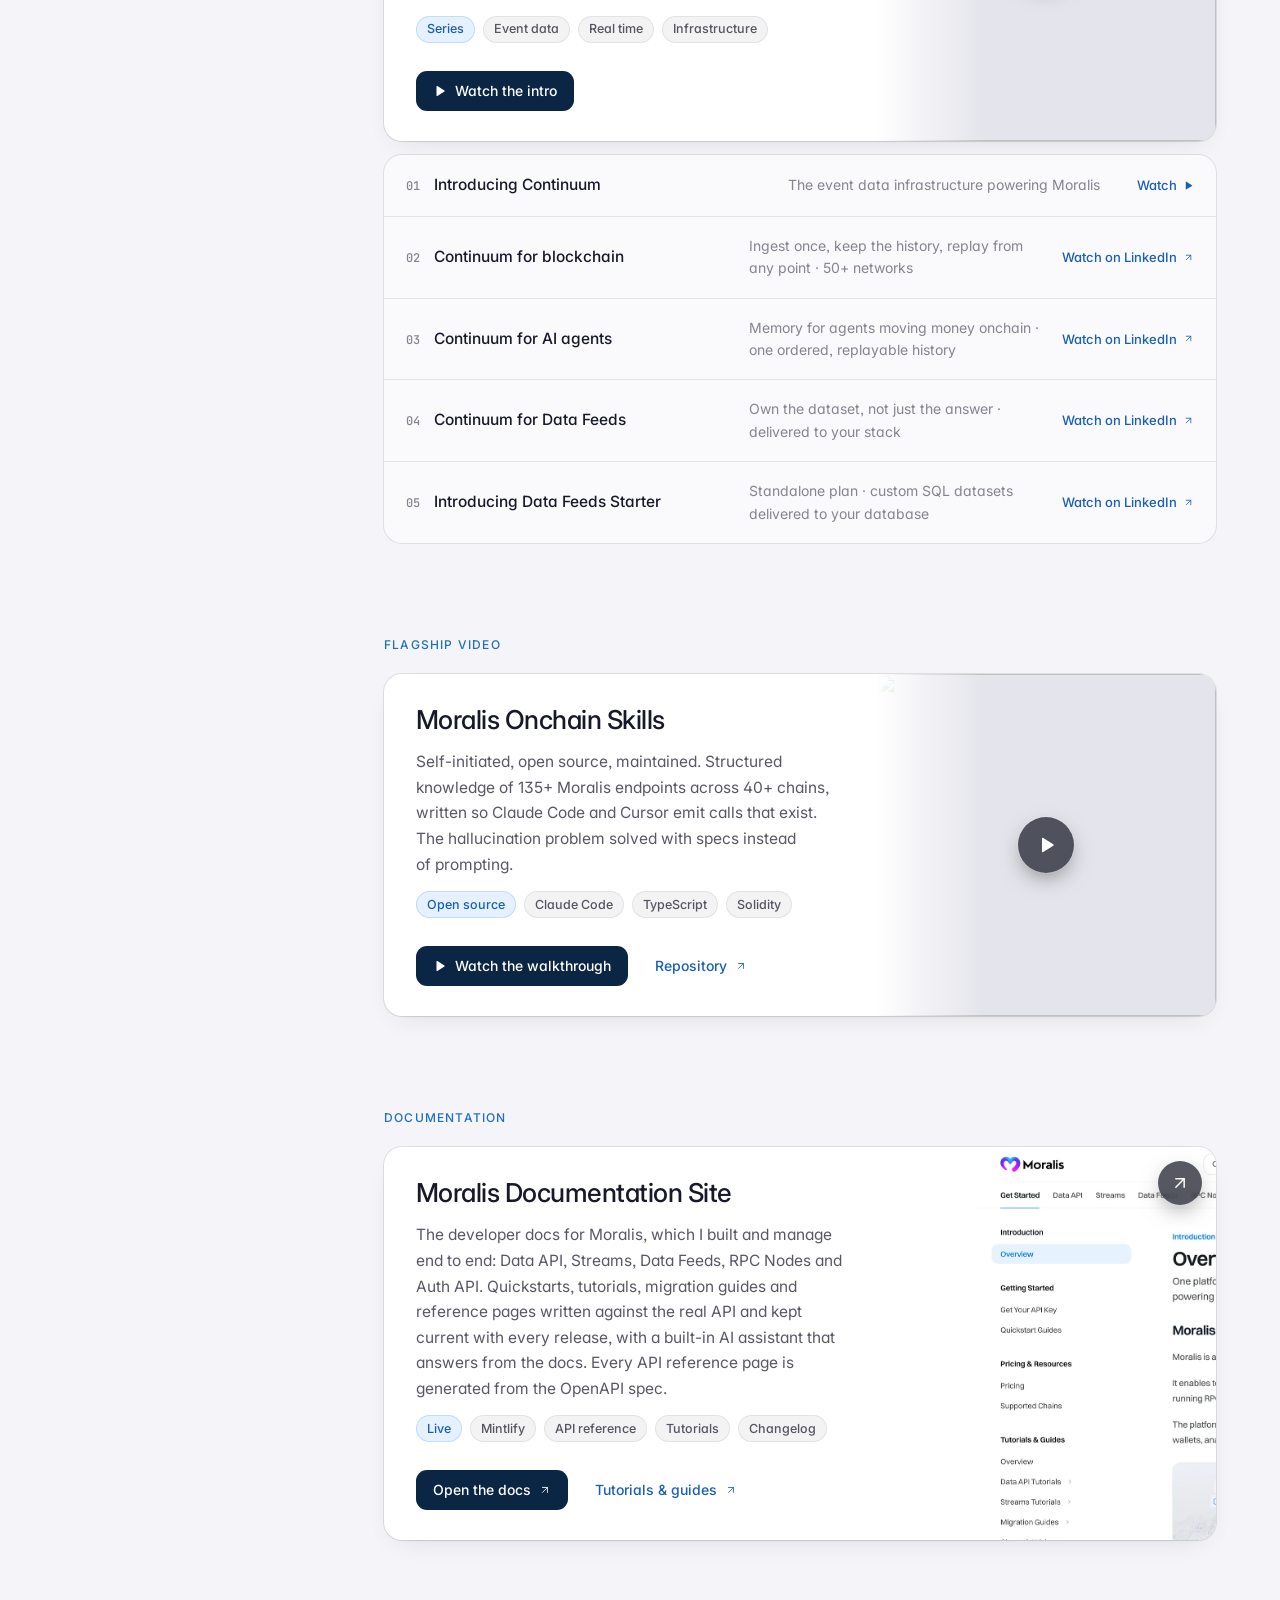
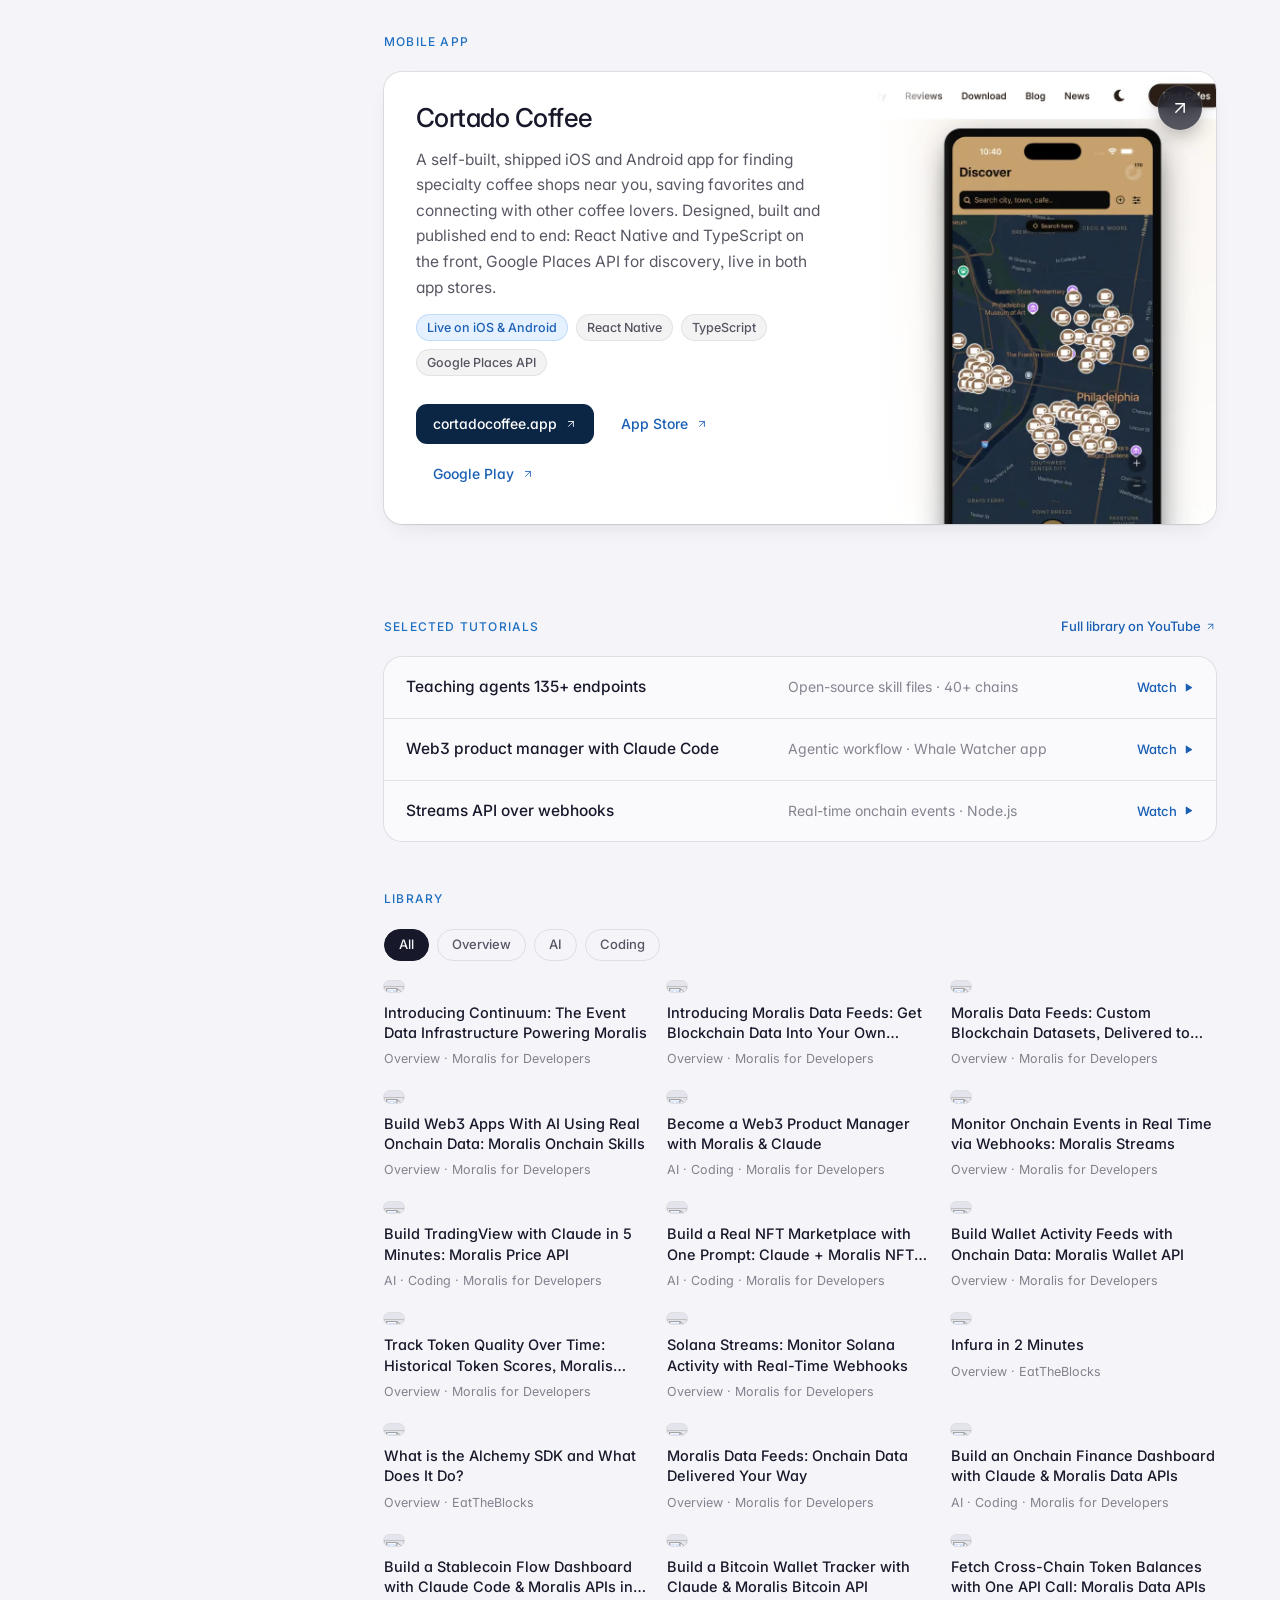
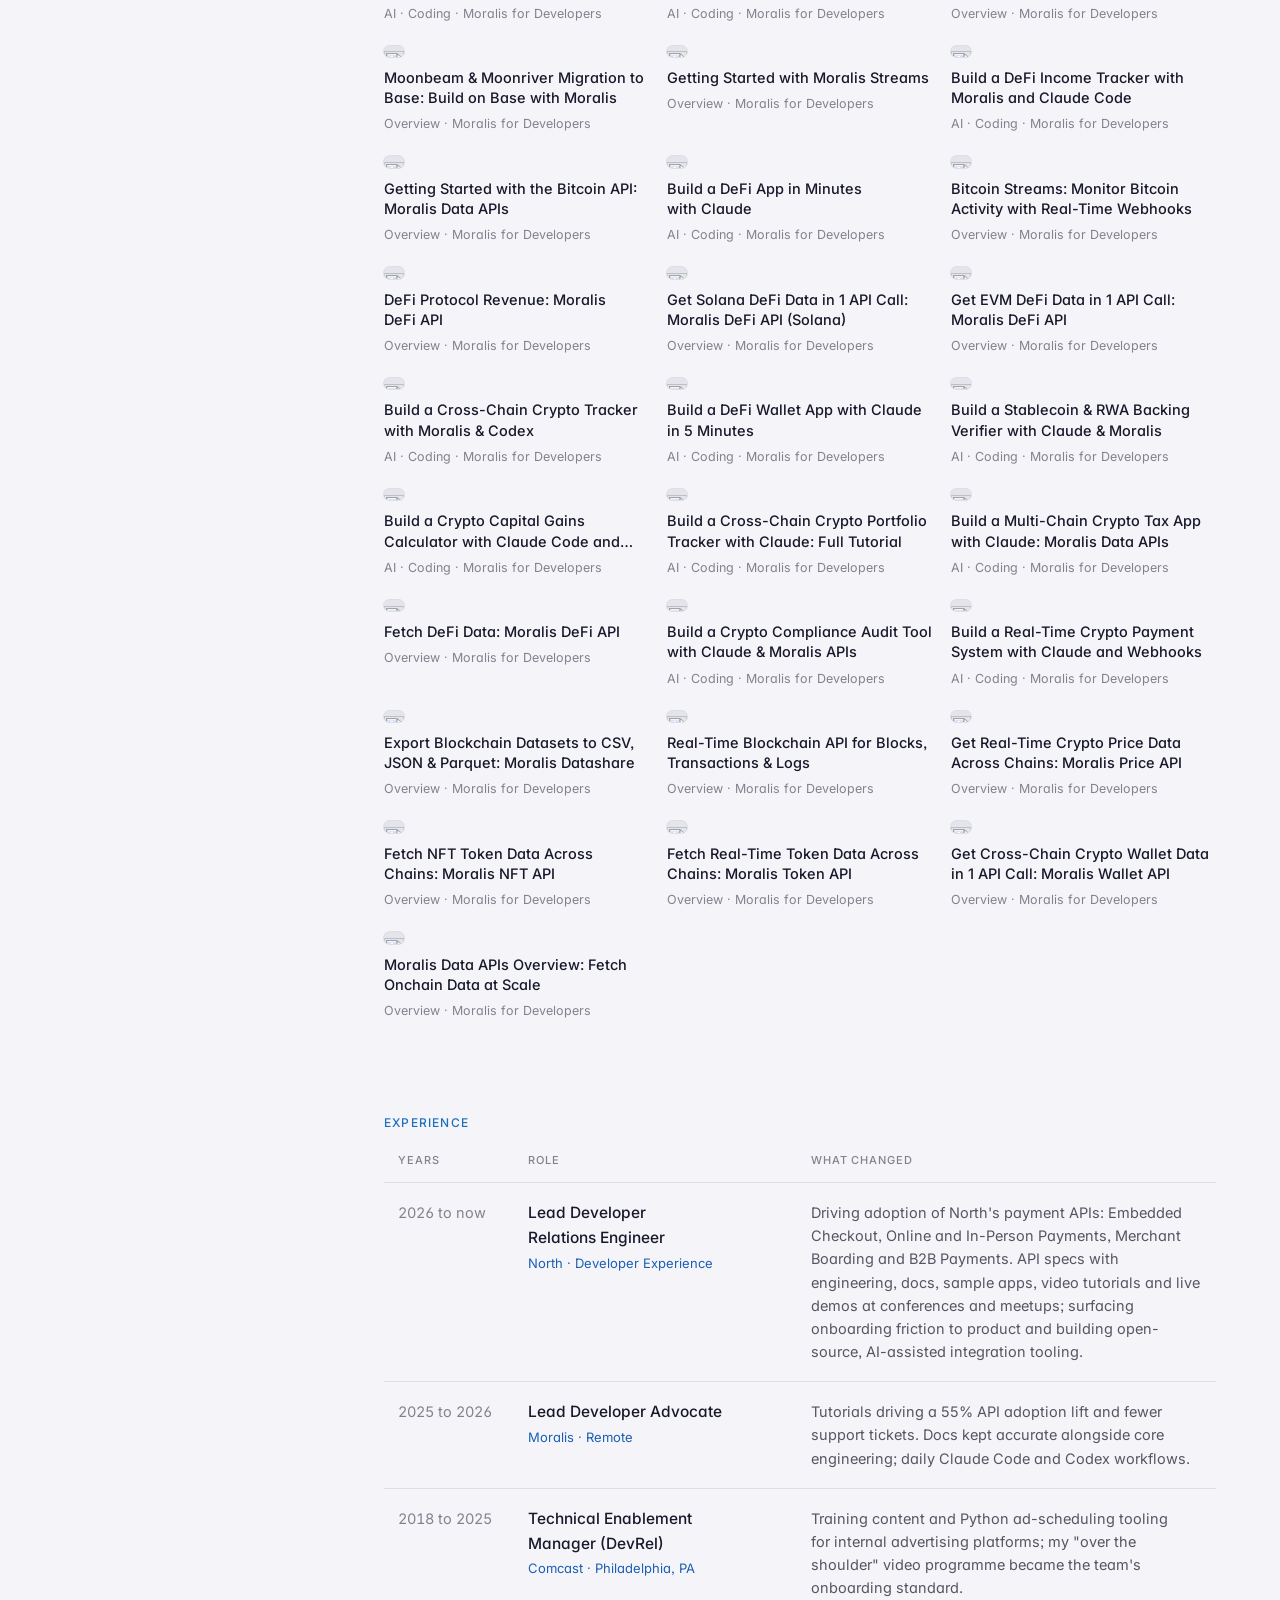
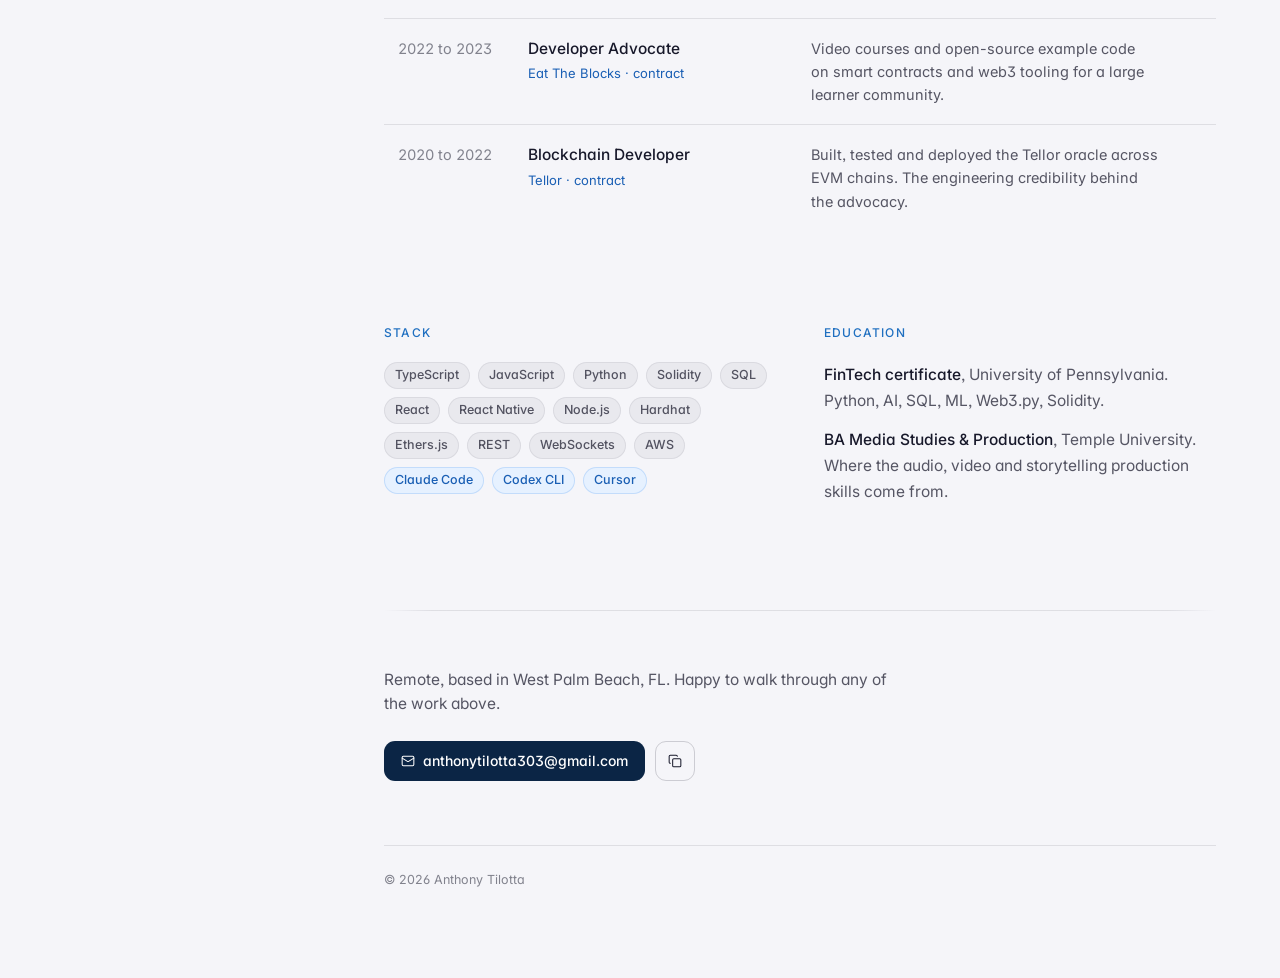
==== commit 76851723: "Experience: add North (Lead Developer Relations Engineer), close out Moralis" ====
--- a/site/index.html
+++ b/site/index.html
@@ -247,7 +247,12 @@
           <thead><tr><th class="col-years">Years</th><th class="col-role">Role</th><th>What changed</th></tr></thead>
           <tbody>
             <tr>
-              <td class="years">2025 to now</td>
+              <td class="years">2026 to now</td>
+              <td><span class="role-t">Lead Developer Relations Engineer</span><span class="role-c">North · Developer Experience</span></td>
+              <td class="what">Driving adoption of North's payment APIs: Embedded Checkout, Online and In-Person Payments, Merchant Boarding and B2B Payments. API specs with engineering, docs, sample apps, video tutorials and live demos at conferences and meetups; surfacing onboarding friction to product and building open-source, AI-assisted integration tooling.</td>
+            </tr>
+            <tr>
+              <td class="years">2025 to 2026</td>
               <td><span class="role-t">Lead Developer Advocate</span><span class="role-c">Moralis · Remote</span></td>
               <td class="what">Tutorials driving a 55% API adoption lift and fewer support tickets. Docs kept accurate alongside core engineering; daily Claude Code and Codex workflows.</td>
             </tr>
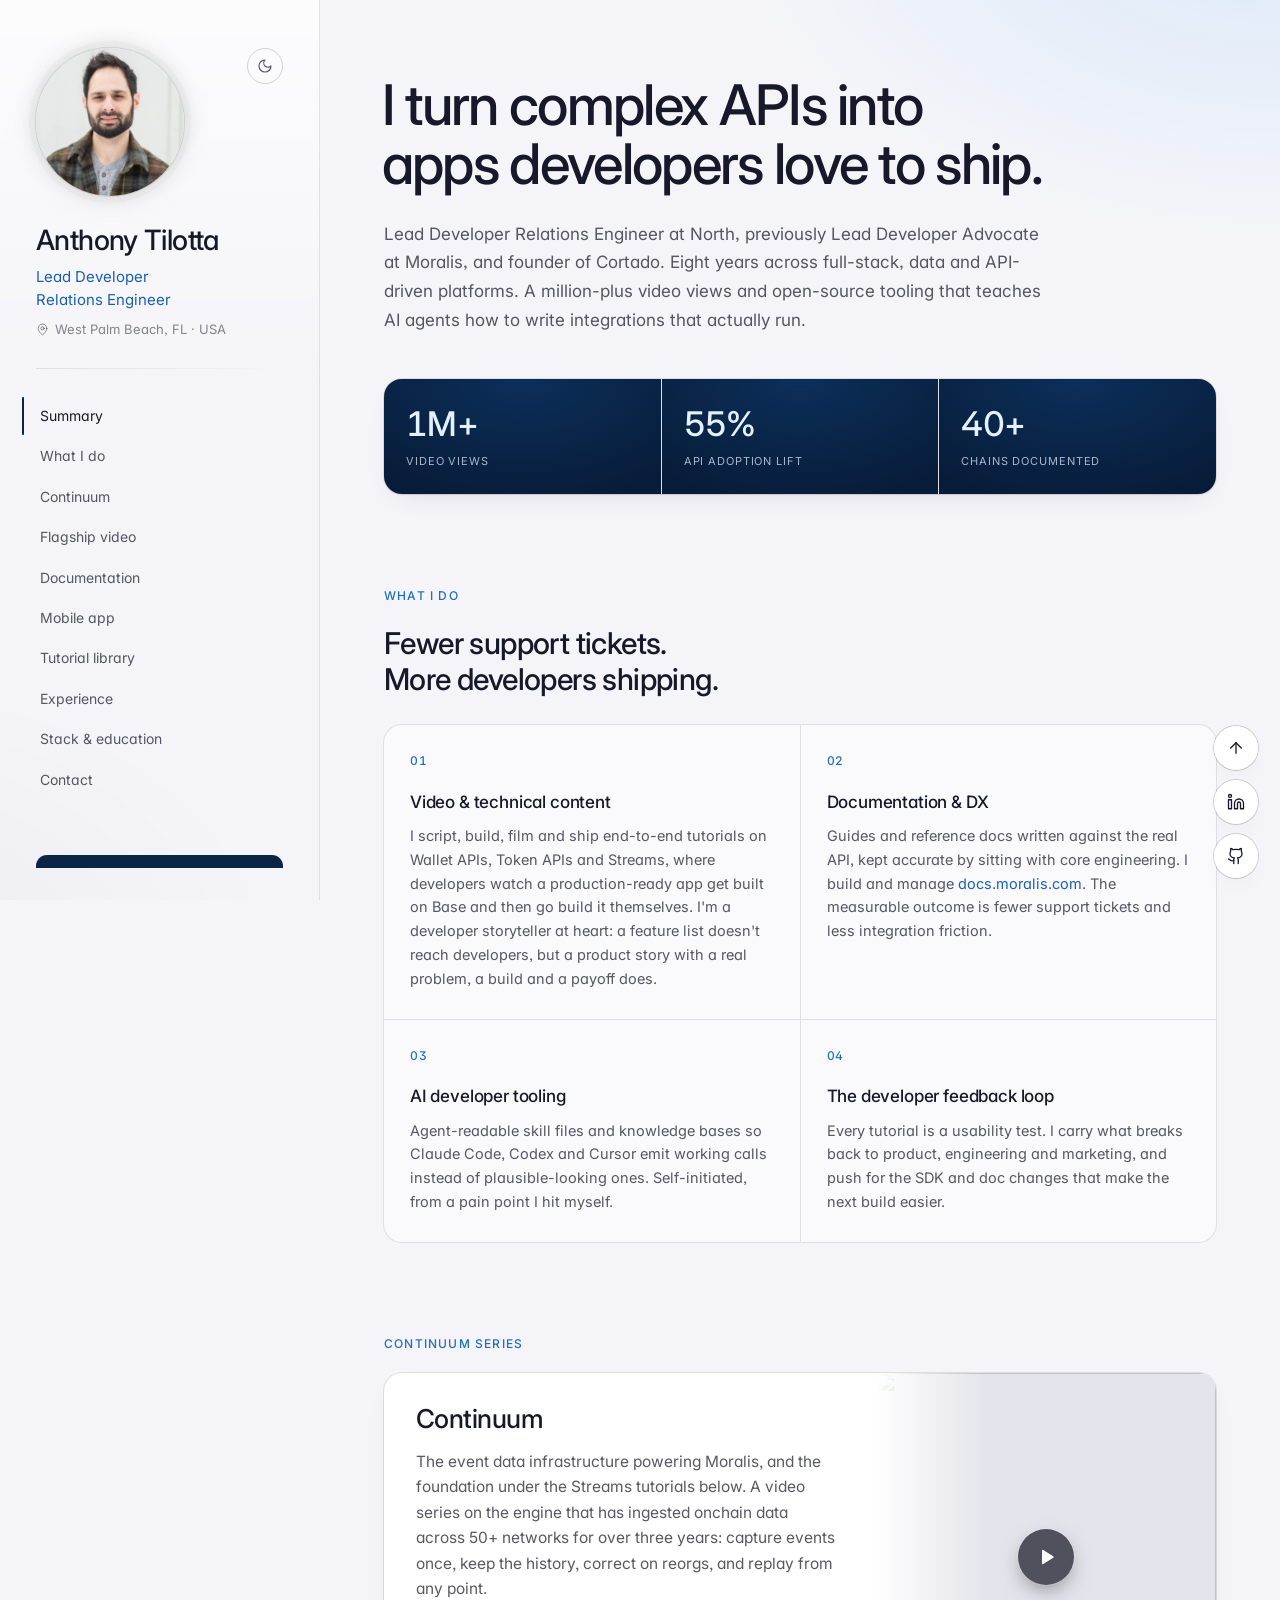
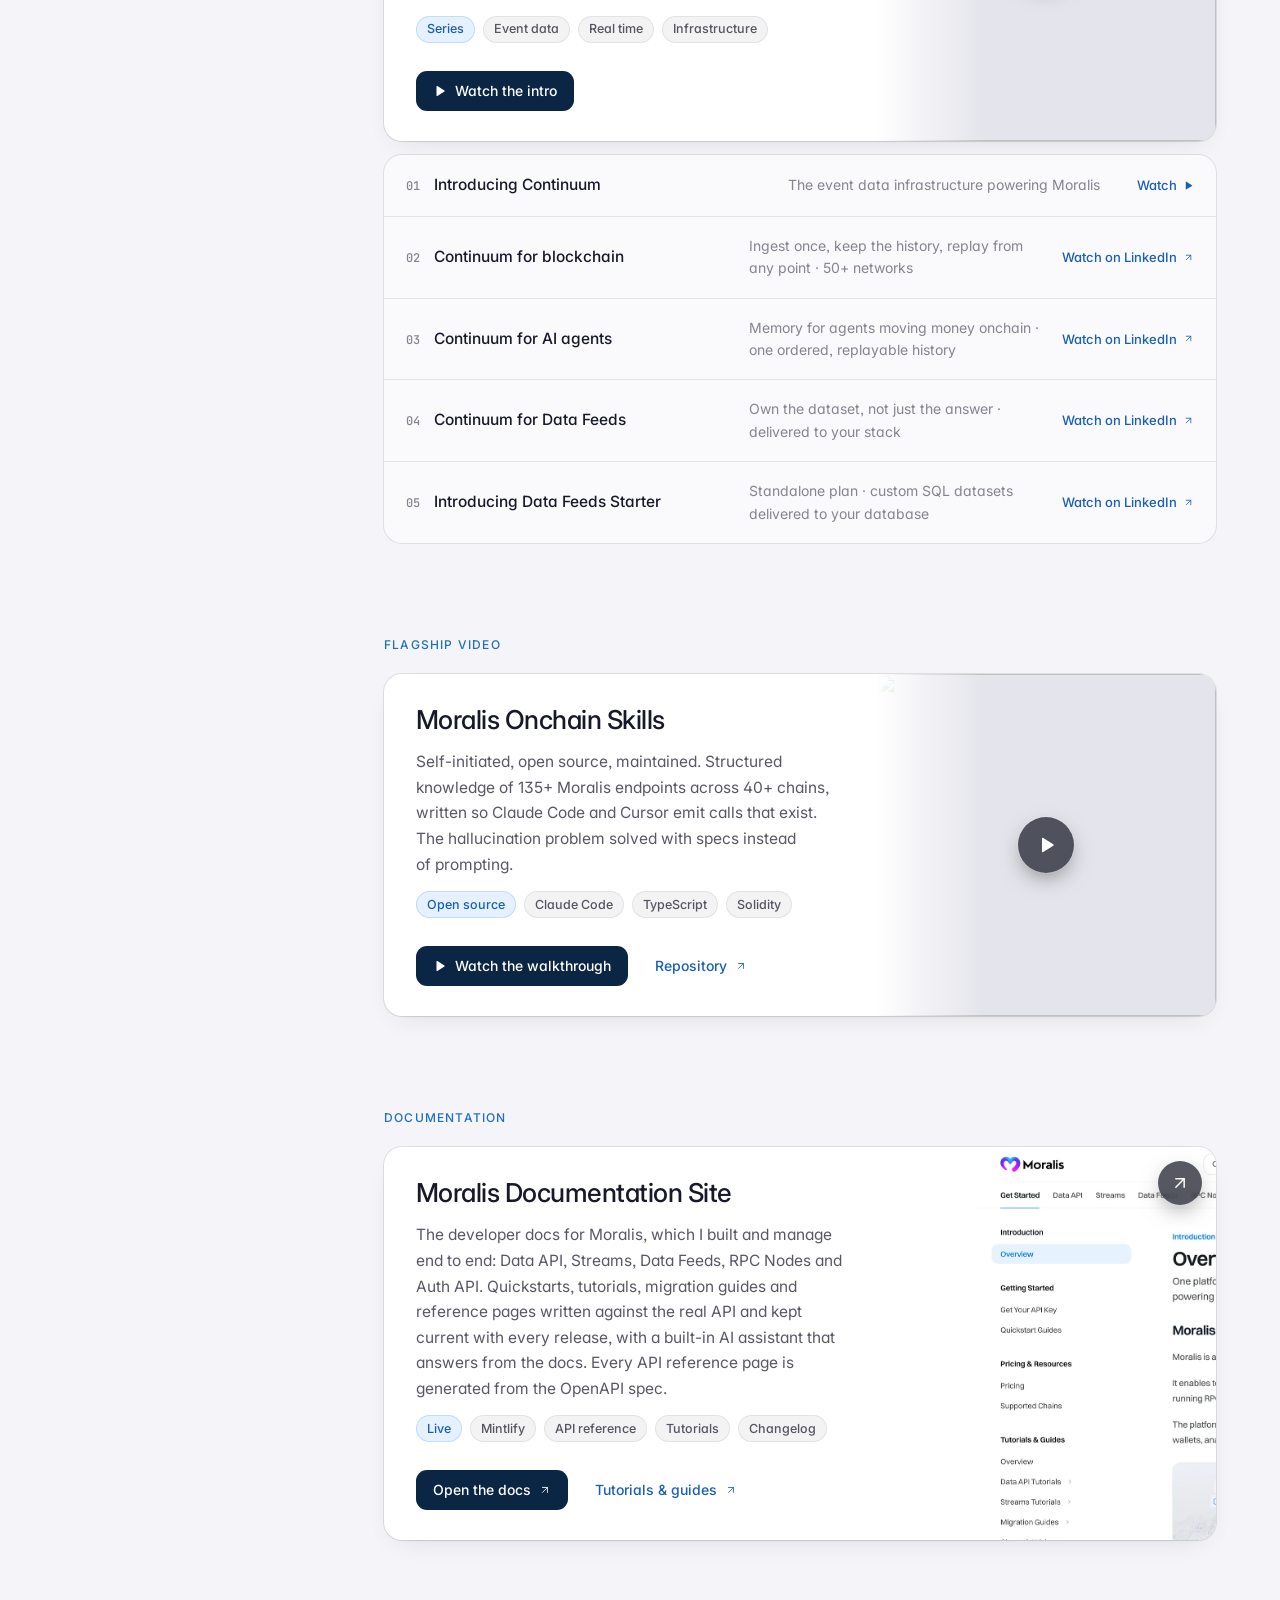
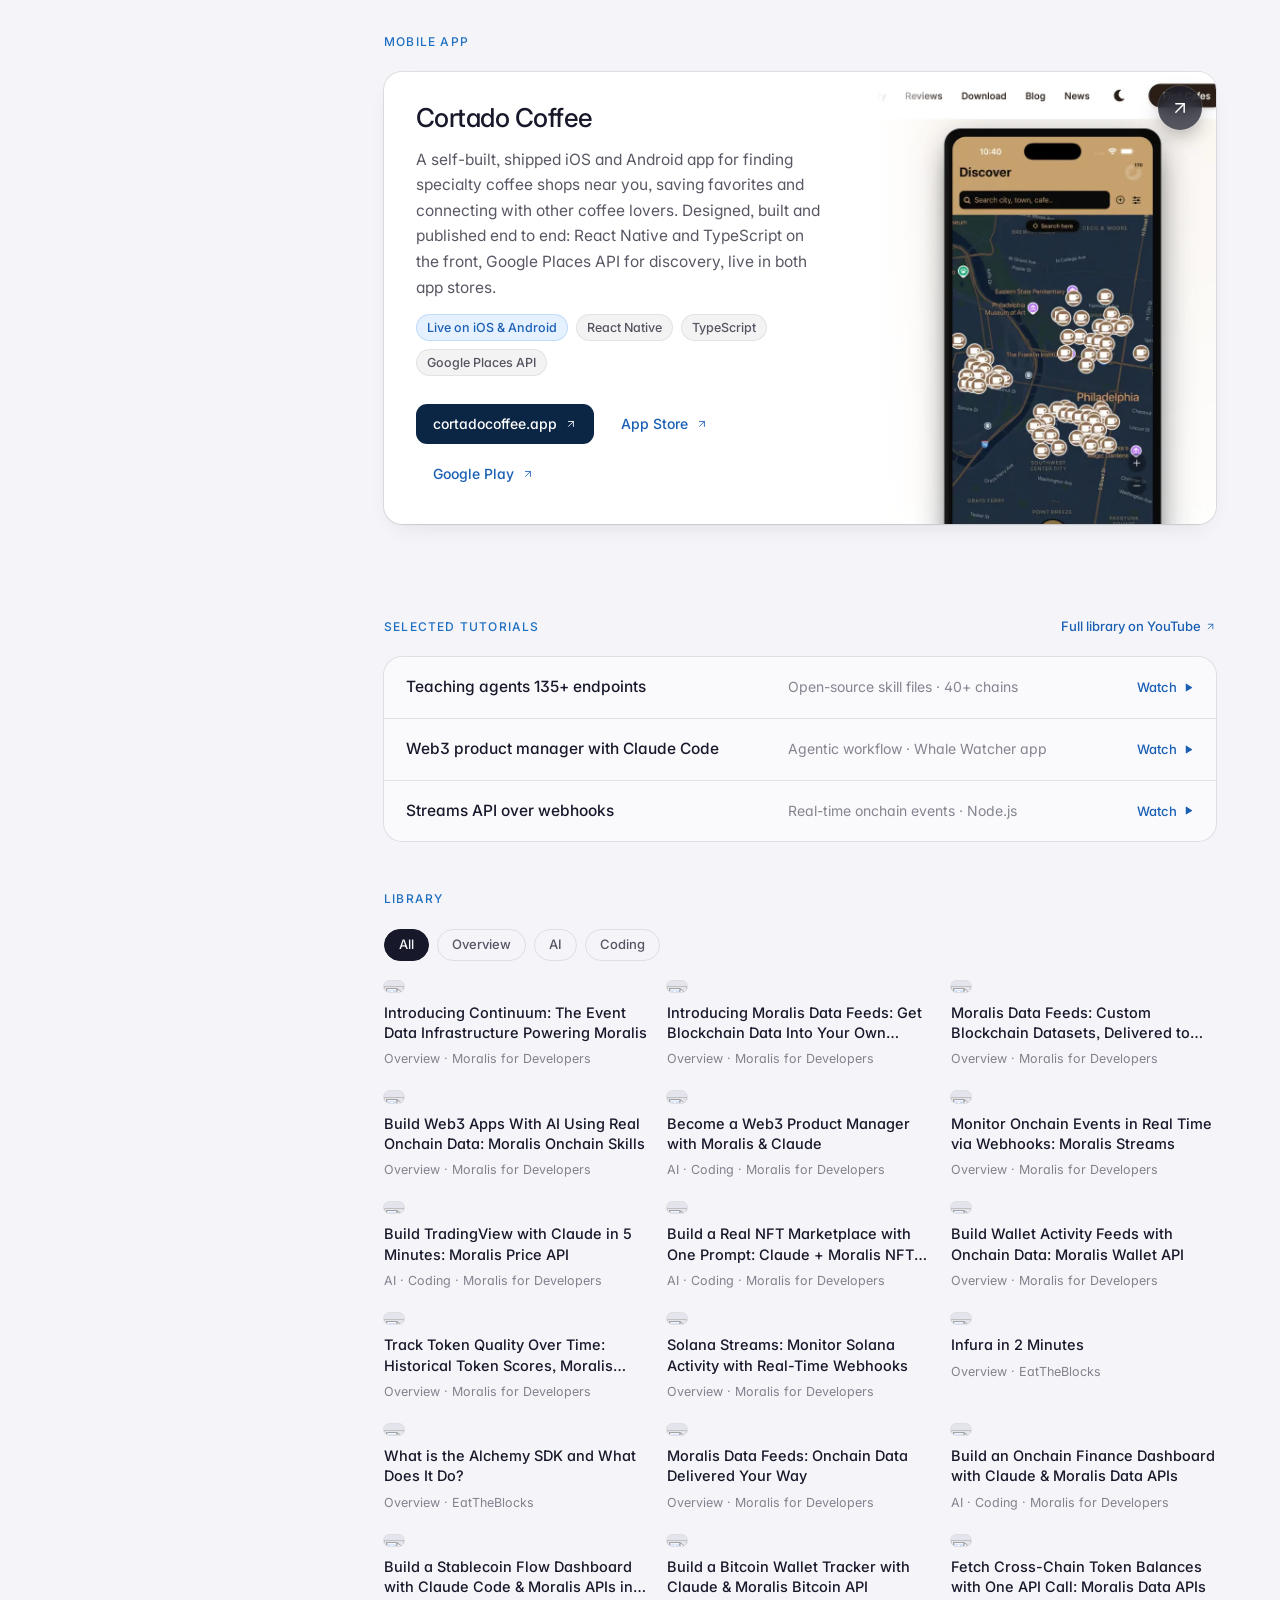
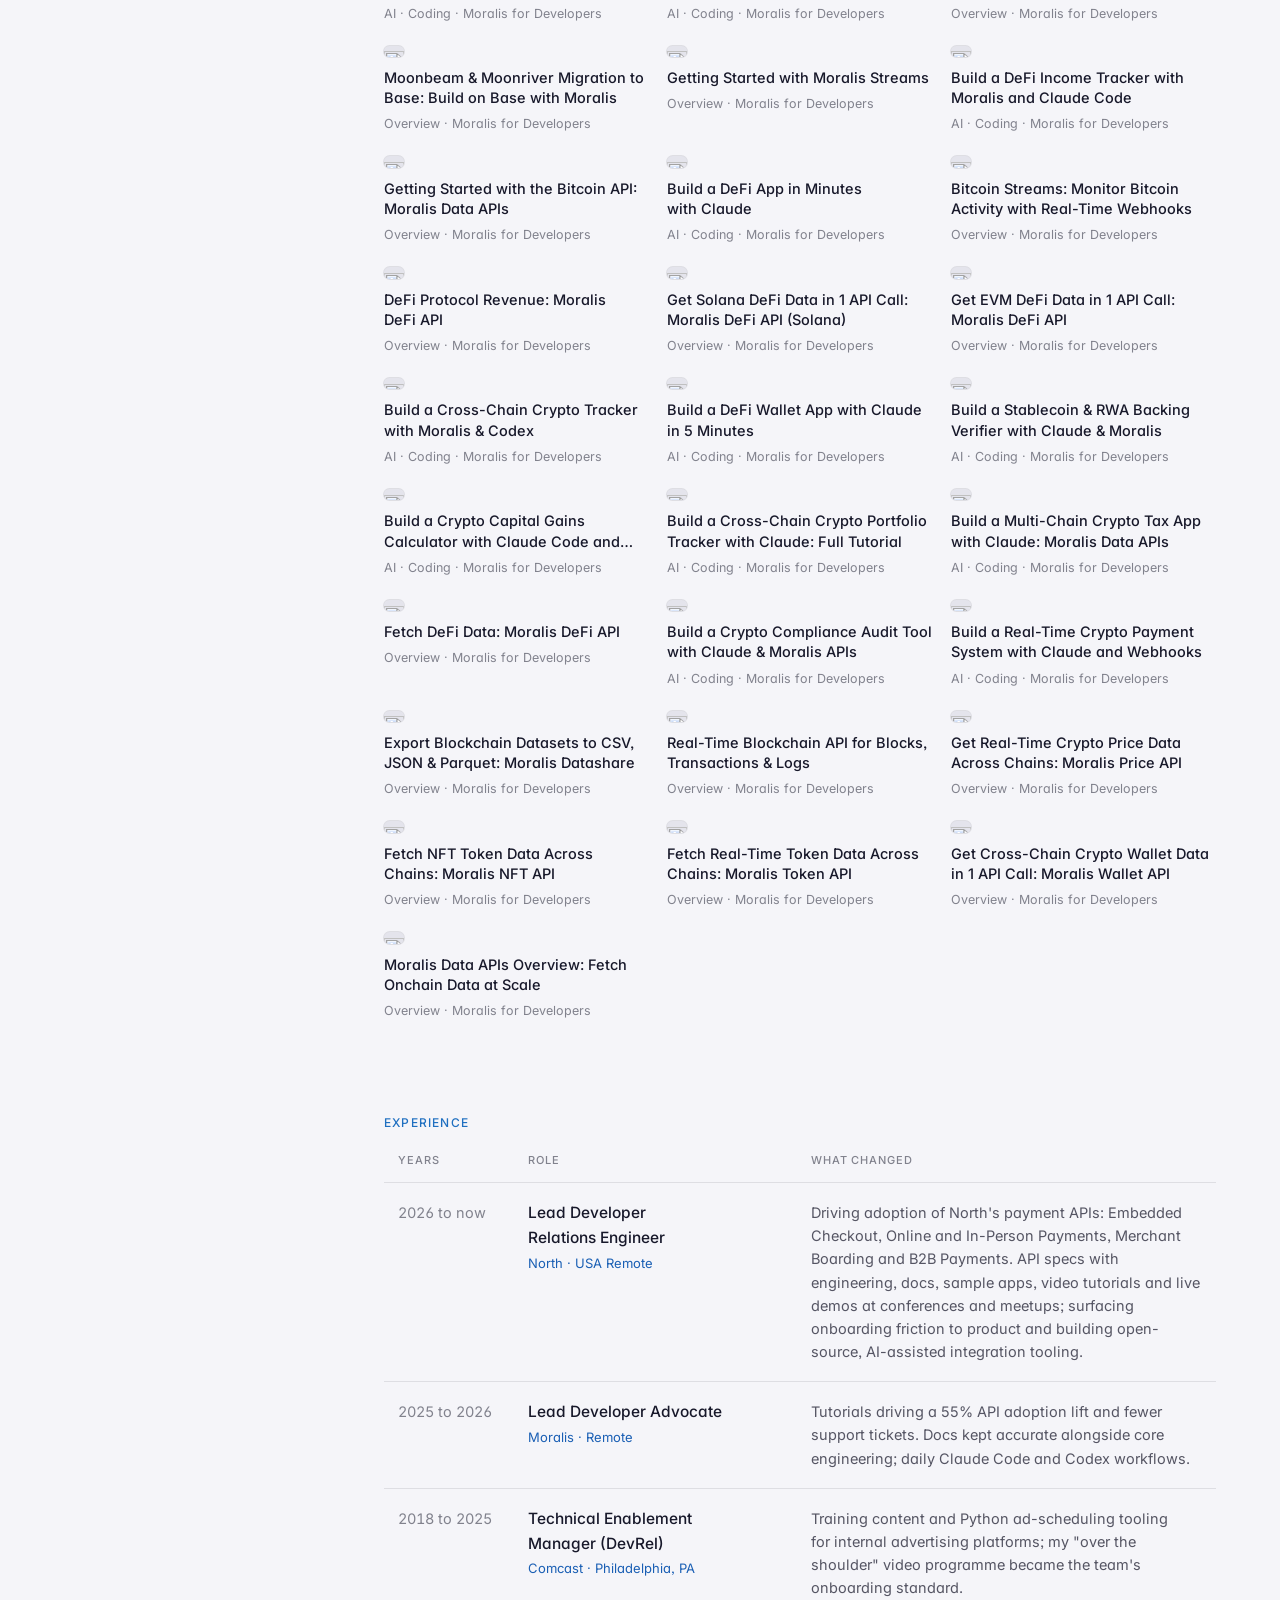
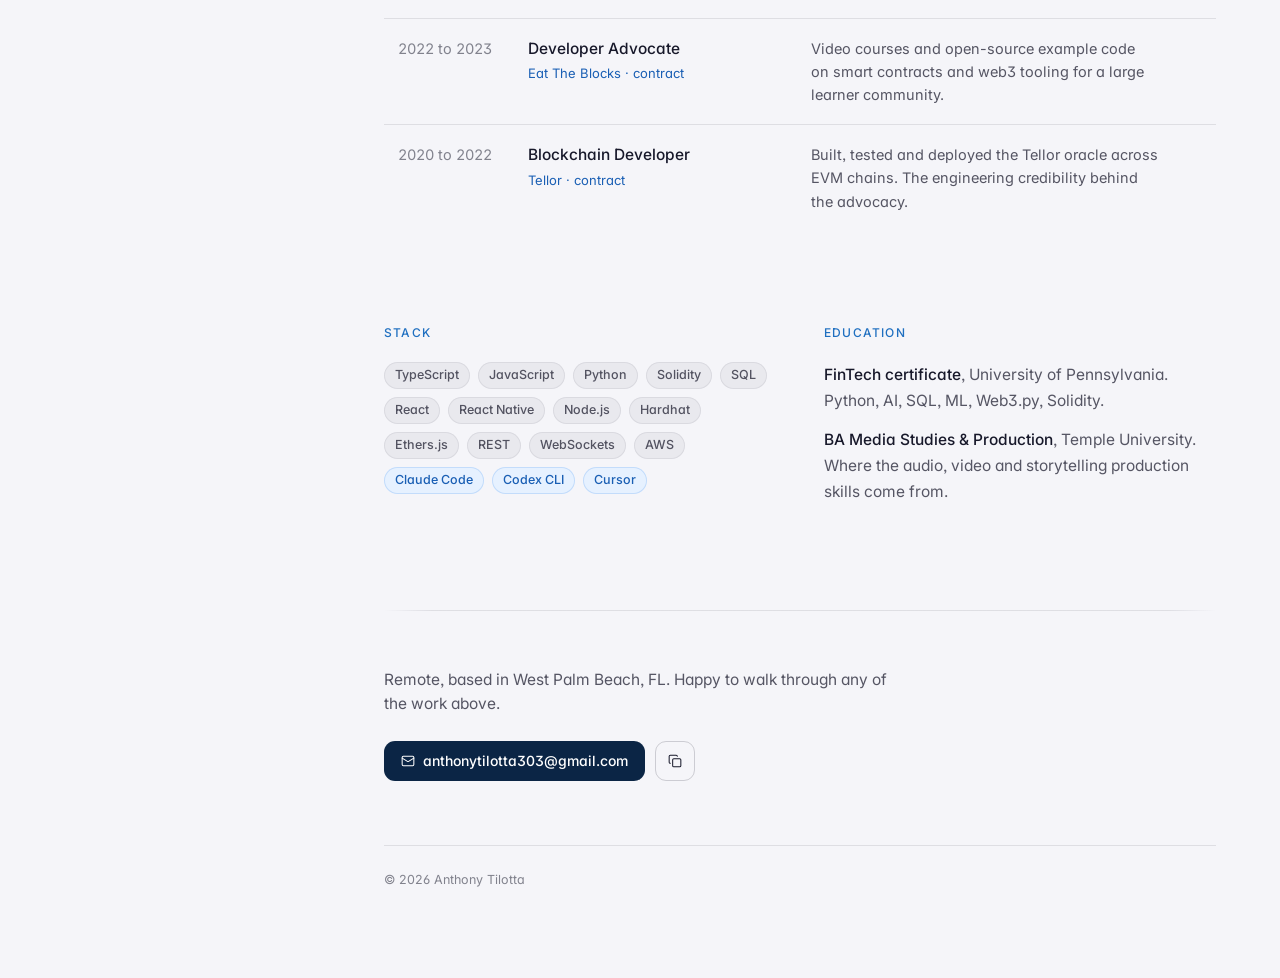
==== commit 4215fbfd: "Use Lead Developer Relations Engineer in title/meta; North · USA Remote" ====
--- a/site/index.html
+++ b/site/index.html
@@ -3,12 +3,12 @@
 <head>
 <meta charset="utf-8">
 <meta name="viewport" content="width=device-width, initial-scale=1, viewport-fit=cover">
-<title>Anthony Tilotta | Lead Developer Advocate</title>
-<meta name="description" content="Developer Advocate with 8+ years across full-stack, data systems and API-driven platforms. 1M+ video views and open-source tooling that gives AI agents real API knowledge.">
+<title>Anthony Tilotta | Lead Developer Relations Engineer</title>
+<meta name="description" content="Lead Developer Relations Engineer at North with 8+ years across full-stack, data systems and API-driven platforms. 1M+ video views and open-source tooling that gives AI agents real API knowledge.">
 <meta name="theme-color" content="#050b16">
 <script>(function(){try{var t=localStorage.getItem("theme");if(t!=="light"&&t!=="dark")t=matchMedia("(prefers-color-scheme: light)").matches?"light":"dark";document.documentElement.setAttribute("data-theme",t);}catch(e){}})();</script>
 <meta property="og:type" content="website">
-<meta property="og:title" content="Anthony Tilotta | Lead Developer Advocate">
+<meta property="og:title" content="Anthony Tilotta | Lead Developer Relations Engineer">
 <meta property="og:description" content="Fewer support tickets. More developers shipping. Tutorials, docs and AI developer tooling for FinTech, data and blockchain APIs.">
 <meta property="og:url" content="https://antharithm.github.io/devrel-portfolio/">
 <meta property="og:image" content="https://antharithm.github.io/devrel-portfolio/assets/headshot.jpg">
@@ -16,7 +16,7 @@
 <meta property="og:image:height" content="600">
 <meta property="og:image:alt" content="Anthony Tilotta headshot">
 <meta name="twitter:card" content="summary">
-<meta name="twitter:title" content="Anthony Tilotta | Lead Developer Advocate">
+<meta name="twitter:title" content="Anthony Tilotta | Lead Developer Relations Engineer">
 <meta name="twitter:description" content="Fewer support tickets. More developers shipping. Tutorials, docs and AI developer tooling for FinTech, data and blockchain APIs.">
 <meta name="twitter:image" content="https://antharithm.github.io/devrel-portfolio/assets/headshot.jpg">
 <link rel="icon" href="data:image/svg+xml,%3Csvg xmlns='http://www.w3.org/2000/svg' viewBox='0 0 64 64'%3E%3Crect width='64' height='64' rx='16' fill='%23050b16'/%3E%3Ctext x='32' y='41' text-anchor='middle' font-family='ui-monospace,Menlo,monospace' font-size='28' font-weight='600' fill='%234da8ff' letter-spacing='-1'%3EAT%3C/text%3E%3C/svg%3E">
@@ -248,7 +248,7 @@
           <tbody>
             <tr>
               <td class="years">2026 to now</td>
-              <td><span class="role-t">Lead Developer Relations Engineer</span><span class="role-c">North · Developer Experience</span></td>
+              <td><span class="role-t">Lead Developer Relations Engineer</span><span class="role-c">North · USA Remote</span></td>
               <td class="what">Driving adoption of North's payment APIs: Embedded Checkout, Online and In-Person Payments, Merchant Boarding and B2B Payments. API specs with engineering, docs, sample apps, video tutorials and live demos at conferences and meetups; surfacing onboarding friction to product and building open-source, AI-assisted integration tooling.</td>
             </tr>
             <tr>
